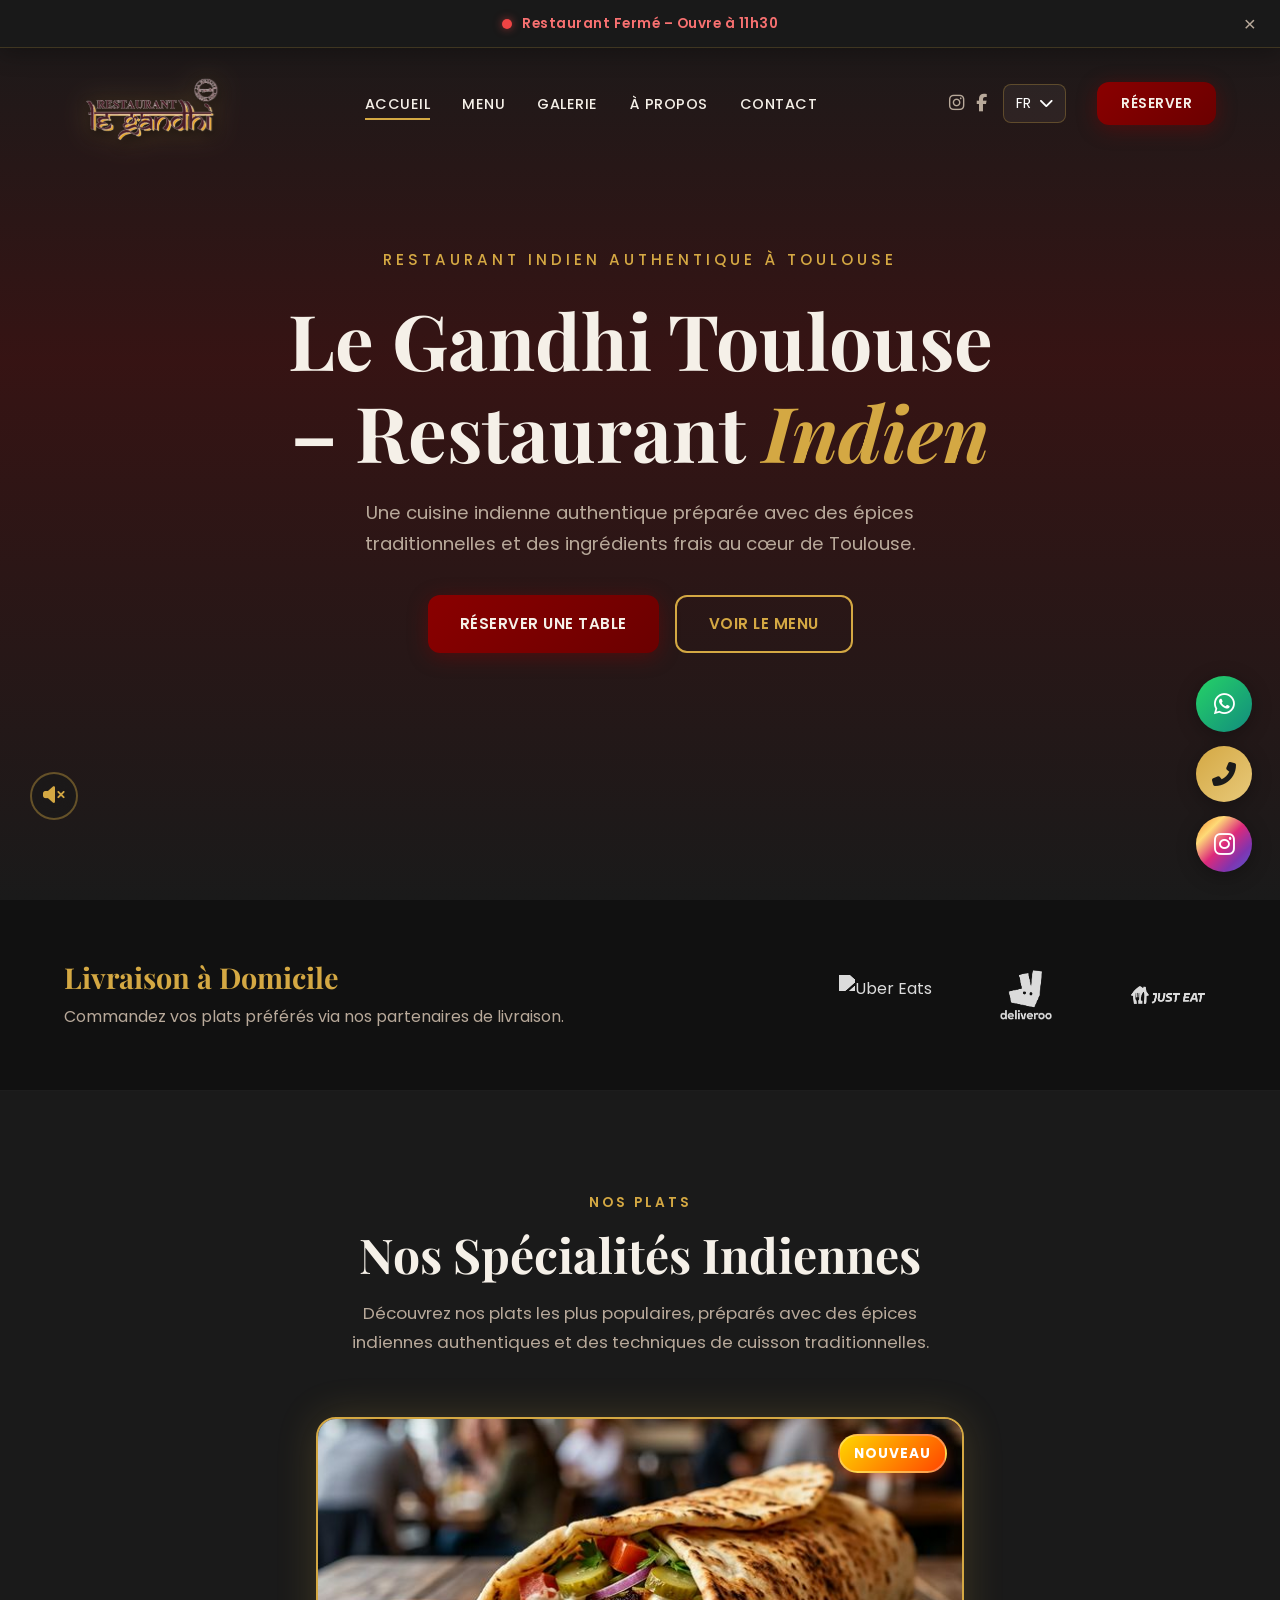
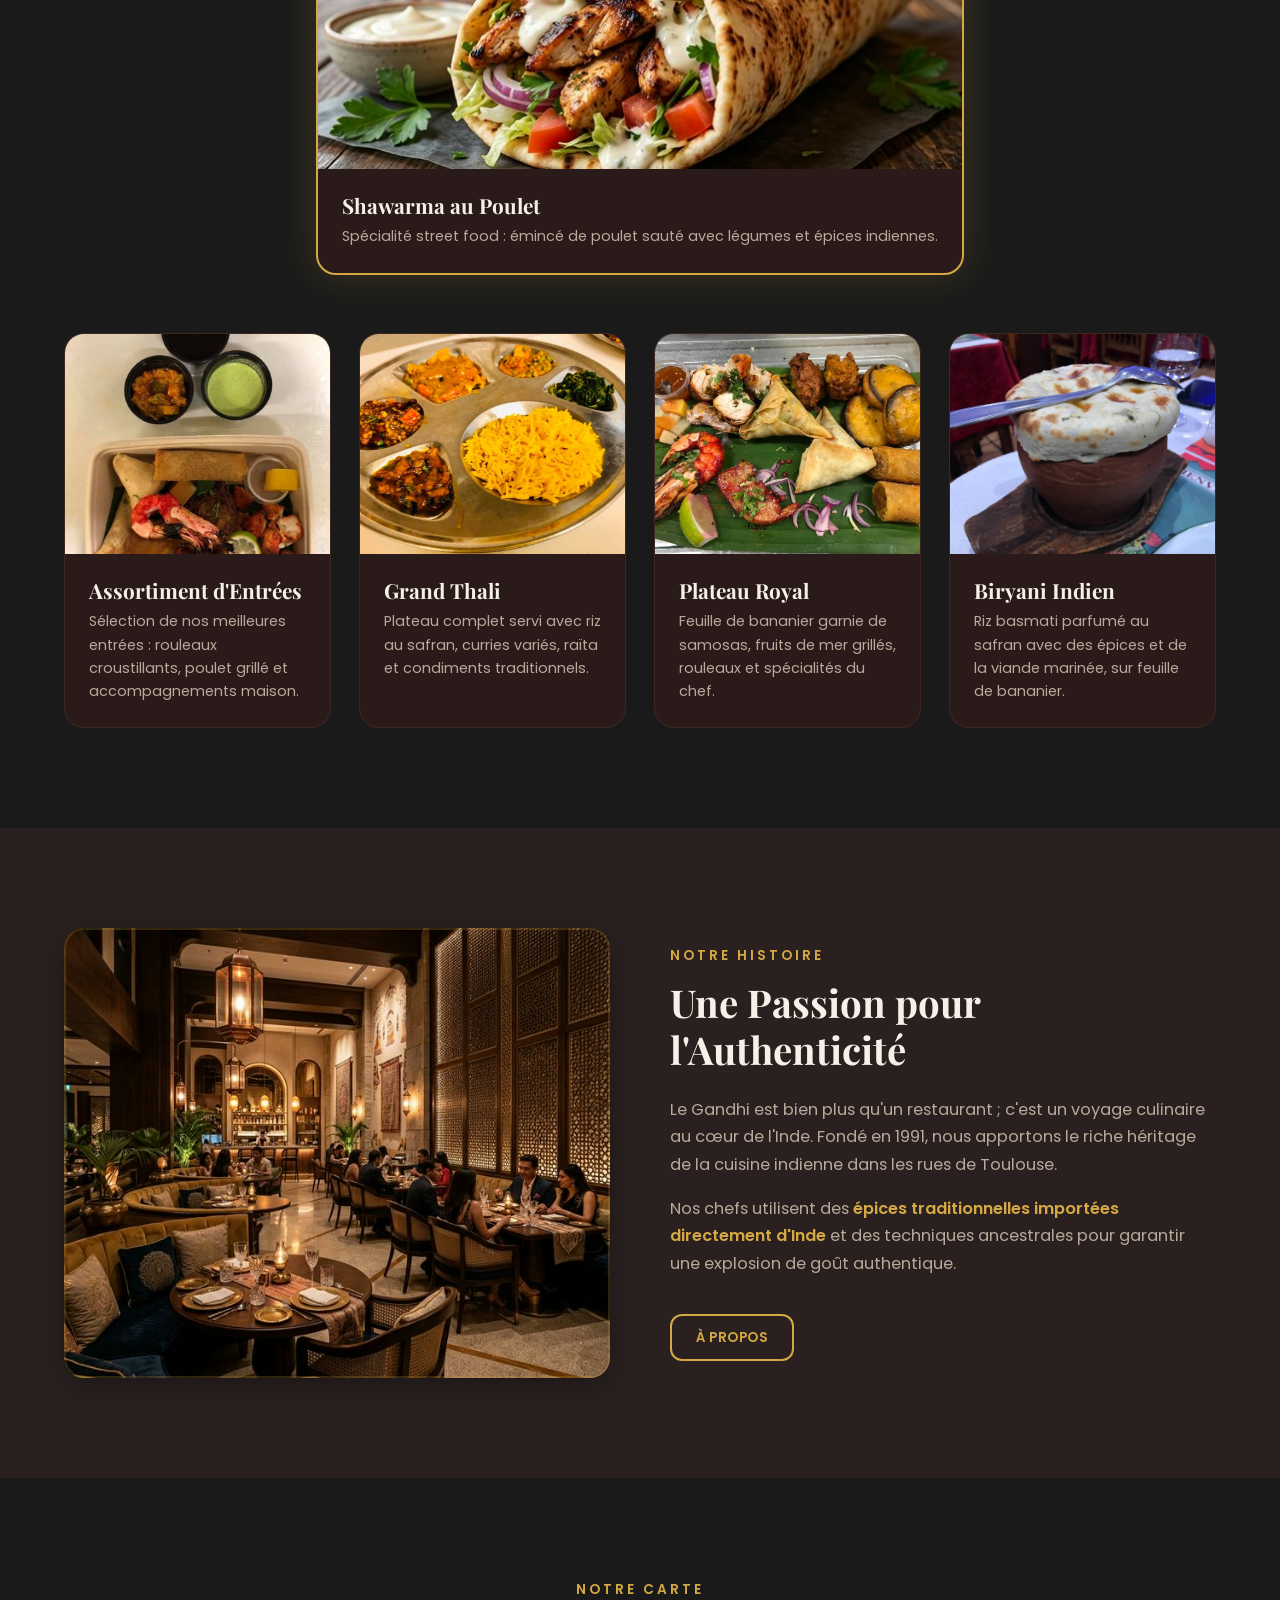
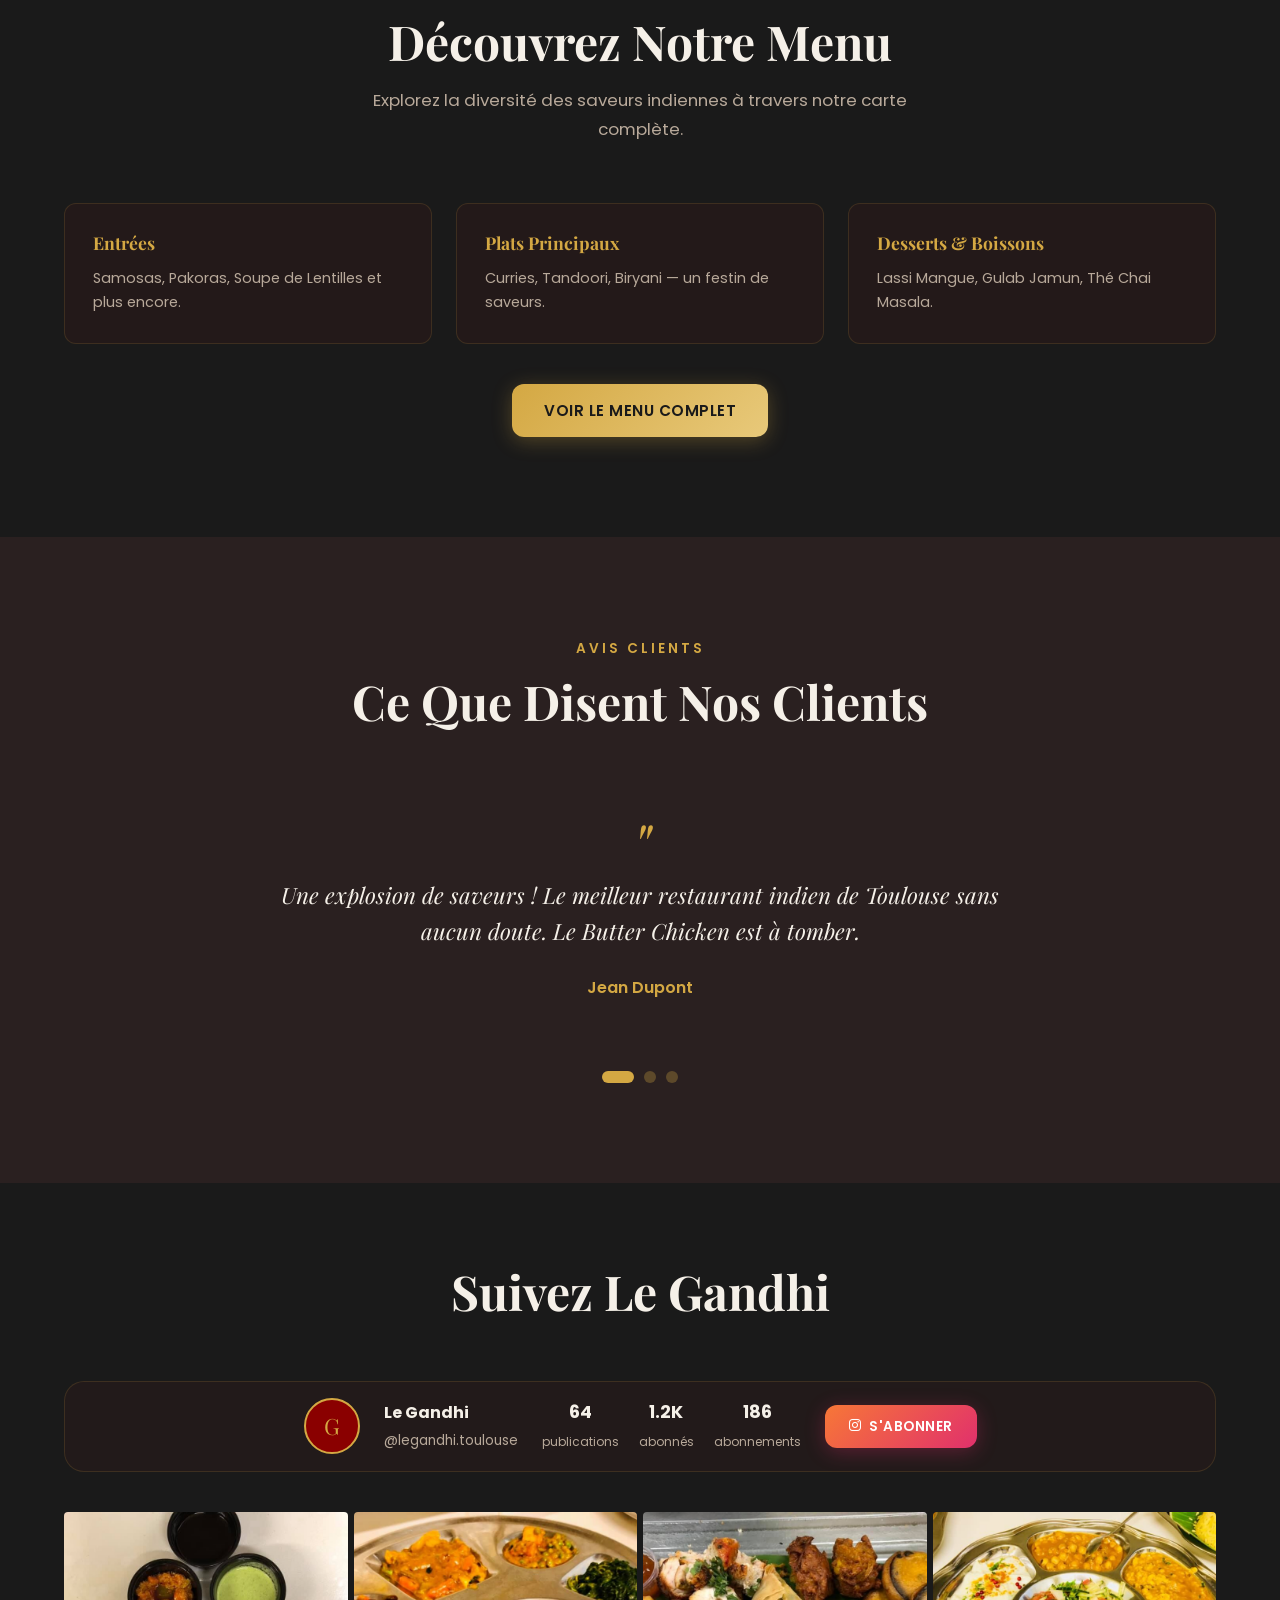
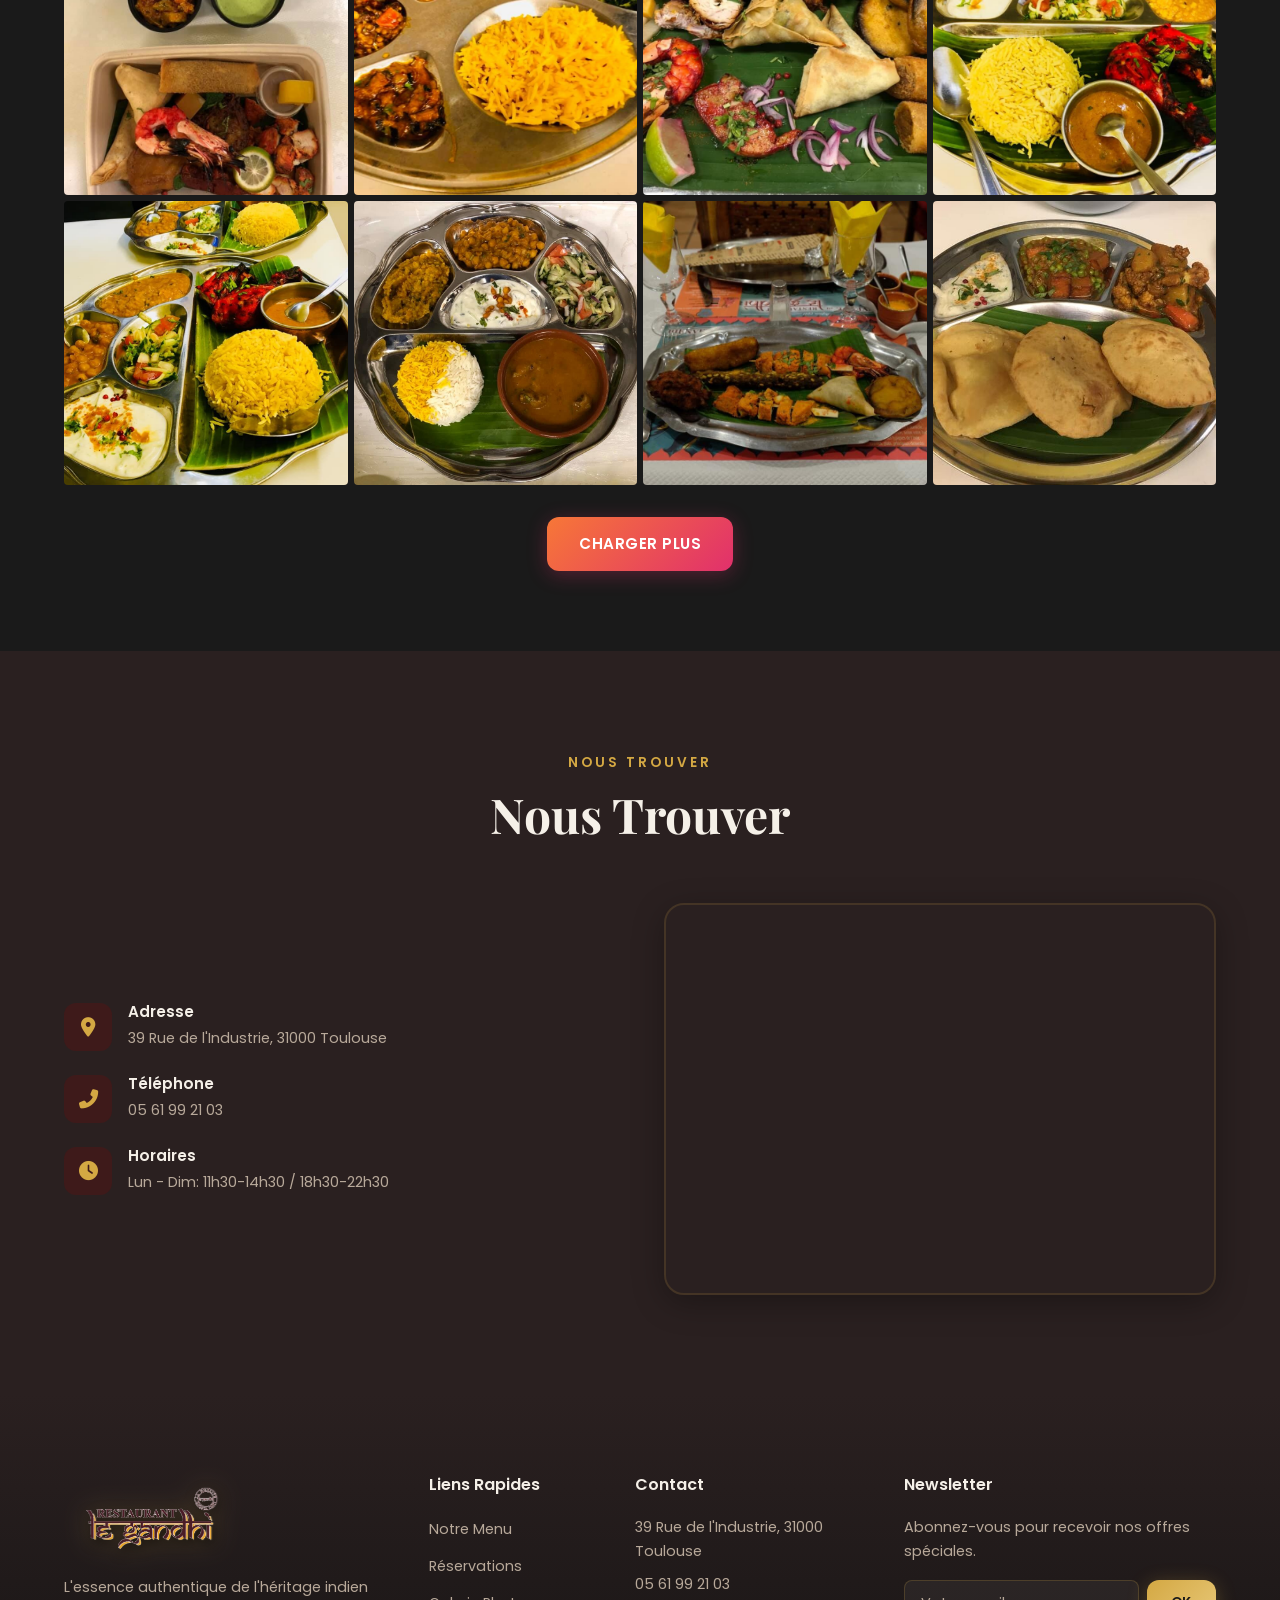
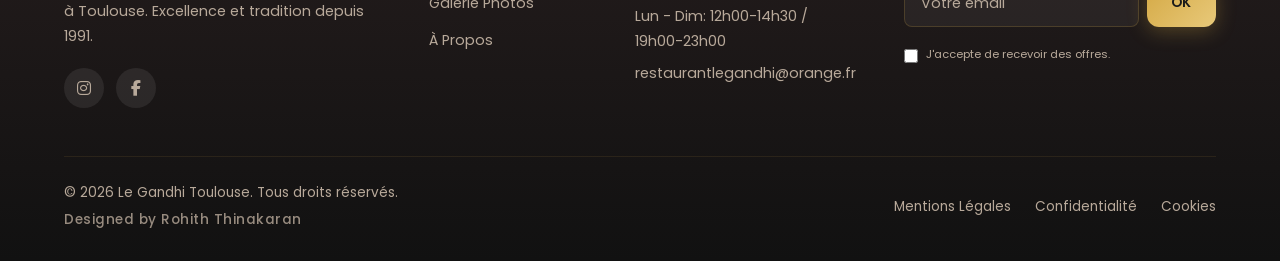
==== index.html @ f45e70a9 "feat: rename Chicken Shawarma to Chicken Tikka Masala Role in index and menu pages" ====
<!DOCTYPE html>
<html lang="fr">

<head>
  <meta charset="UTF-8">
  <meta name="viewport" content="width=device-width, initial-scale=1.0">
  <title data-i18n="titleHome">Le Gandhi – Restaurant Indien à Toulouse | Cuisine Indienne Authentique</title>
  <meta name="description"
    content="Le Gandhi, restaurant indien authentique à Toulouse. Butter Chicken, Tandoori, Biryani et plus. Réservez votre table au 05 61 99 21 03.">
  <meta name="keywords"
    content="restaurant indien toulouse, indian restaurant toulouse, le gandhi, butter chicken, tandoori, biryani, cuisine indienne">
  <link rel="stylesheet" href="styles.css">
  <link rel="stylesheet" href="https://cdnjs.cloudflare.com/ajax/libs/font-awesome/6.5.1/css/all.min.css">

  <!-- Structured Data for AI Search -->
  <script type="application/ld+json">
  {
    "@context": "https://schema.org",
    "@type": "Restaurant",
    "name": "Le Gandhi",
    "alternateName": "Le Gandhi Toulouse",
    "description": "Restaurant indien authentique à Toulouse proposant Butter Chicken, Tandoori, Biryani et plus. Authentic Indian restaurant in Toulouse.",
    "url": "https://legandhi-toulouse.fr",
    "telephone": "+33780738678",
    "email": "restaurantlegandhi@orange.fr",
    "servesCuisine": ["Indian", "Cuisine Indienne", "Tandoori", "Curry"],
    "priceRange": "€€",
    "image": "https://legandhi-toulouse.fr/images/restaurant-interior.png",
    "address": {
      "@type": "PostalAddress",
      "streetAddress": "39 Rue de l'Industrie",
      "addressLocality": "Toulouse",
      "postalCode": "31000",
      "addressCountry": "FR"
    },
    "geo": {
      "@type": "GeoCoordinates",
      "latitude": 43.6,
      "longitude": 1.4536
    },
    "openingHoursSpecification": [
      {
        "@type": "OpeningHoursSpecification",
        "dayOfWeek": ["Monday","Tuesday","Wednesday","Thursday","Friday","Saturday","Sunday"],
        "opens": "12:00",
        "closes": "14:30"
      },
      {
        "@type": "OpeningHoursSpecification",
        "dayOfWeek": ["Monday","Tuesday","Wednesday","Thursday","Friday","Saturday","Sunday"],
        "opens": "19:00",
        "closes": "23:00"
      }
    ],
    "menu": "https://legandhi-toulouse.fr/menu.html",
    "acceptsReservations": "True",
    "sameAs": [
      "https://www.instagram.com/gandhi_toulouse?utm_source=ig_web_button_share_sheet&igsh=ZDNlZDc0MzIxNw==",
      "https://www.facebook.com/legandhi.toulouse/"
    ]
  }
  </script>
  <script type="application/ld+json">
  {
    "@context": "https://schema.org",
    "@type": "WebSite",
    "name": "Le Gandhi – Restaurant Indien à Toulouse",
    "url": "https://legandhi-toulouse.fr",
    "potentialAction": {
      "@type": "SearchAction",
      "target": "https://legandhi-toulouse.fr/?q={search_term_string}",
  }
  </script>
  <script src="translations.js"></script>
  <script src="i18n.js"></script>
  <script src="https://cdn.jsdelivr.net/npm/@emailjs/browser@4/dist/email.min.js"></script>
</head>

<body>

  <!-- ========== OPENING HOURS BANNER ========== -->
  <div class="opening-hours-banner" id="openingHoursBanner">
    <div class="opening-hours-inner">
      <span class="opening-hours-dot" id="openingDot"></span>
      <span class="opening-hours-text" id="openingText"></span>
    </div>
    <button class="opening-hours-close" id="closeBanner" aria-label="Close">&times;</button>
  </div>

  <!-- ========== HEADER ========== -->
  <header class="header" id="header">
    <div class="container">
      <nav class="nav">
        <a href="index.html" class="nav-logo"><img src="Logo_transparent.png" alt="Le Gandhi"></a>

        <ul class="nav-links">
          <li><a href="index.html" class="active" data-i18n="navHome">Accueil</a></li>
          <li><a href="menu.html" data-i18n="navMenu">Menu</a></li>
          <li><a href="gallery.html" data-i18n="navGallery">Galerie</a></li>
          <li><a href="about.html" data-i18n="navAbout">À Propos</a></li>
          <li><a href="contact.html" data-i18n="navContact">Contact</a></li>
        </ul>

        <div class="nav-right">
          <div class="nav-social">
            <a href="https://www.instagram.com/gandhi_toulouse?utm_source=ig_web_button_share_sheet&igsh=ZDNlZDc0MzIxNw==" target="_blank" rel="noopener"
              aria-label="Instagram"><i class="fab fa-instagram"></i></a>
            <a href="https://www.facebook.com/legandhi.toulouse/" target="_blank" rel="noopener"
              aria-label="Facebook"><i class="fab fa-facebook-f"></i></a>
          </div>
          <div class="lang-dropdown">
            <button class="lang-dropbtn" id="langDropBtn">
              <span id="currentLang">FR</span> <i class="fas fa-chevron-down"></i>
            </button>
            <div class="lang-dropdown-content" id="langOptions">
              <a href="#" data-lang="fr">Français</a>
              <a href="#" data-lang="en">English</a>
              <a href="#" data-lang="es">Español</a>
              <a href="#" data-lang="de">Deutsch</a>
              <a href="#" data-lang="it">Italiano</a>
              <a href="#" data-lang="cs">Čeština</a>
              <a href="#" data-lang="ru">Русский</a>
              <a href="#" data-lang="hu">Magyar</a>
              <a href="#" data-lang="sk">Slovensky</a>
              <a href="#" data-lang="nl">Nederlands</a>
              <a href="#" data-lang="tr">Türkçe</a>
              <a href="#" data-lang="pl">Polski</a>
              <a href="#" data-lang="uk">Українська</a>
              <a href="#" data-lang="pt">Português</a>
              <a href="#" data-lang="hr">Hrvatski</a>
              <a href="#" data-lang="ro">Română</a>
            </div>
          </div>
          <a href="contact.html" class="btn btn-primary btn-sm" data-i18n="navReserve">Réserver</a>
        </div>

        <button class="hamburger" aria-label="Menu">
          <span></span><span></span><span></span>
        </button>
      </nav>
    </div>
  </header>

  <!-- ========== HERO ========== -->
  <section class="hero" id="home">
    <video class="hero-video" id="heroVideo" autoplay muted loop playsinline>
      <source src="0310.mp4" type="video/mp4">
    </video>
    <div class="hero-overlay"></div>
    <button class="hero-audio-toggle" id="audioToggle" aria-label="Toggle audio">
      <i class="fas fa-volume-mute"></i>
    </button>
    <div class="hero-content">
      <p class="hero-subtitle" data-i18n="heroSubtitle">Restaurant Indien Authentique à Toulouse</p>
      <h1 class="hero-title" data-i18n="heroTitle">Le Gandhi Toulouse – Restaurant <em>Indien</em></h1>
      <p class="hero-description" data-i18n="heroDesc">Une cuisine indienne authentique préparée avec des épices
        traditionnelles et des ingrédients frais au cœur de Toulouse.</p>
      <div class="hero-cta">
        <a href="contact.html" class="btn btn-primary" data-i18n="heroCta1">Réserver une Table</a>
        <a href="menu.html" class="btn btn-outline" data-i18n="heroCta2">Voir le Menu</a>
      </div>
    </div>
  </section>

  <!-- ========== DELIVERY PARTNERS ========== -->
  <section class="delivery-partners reveal">
    <div class="container">
      <div class="delivery-grid">
        <div class="delivery-info">
          <h2 data-i18n="deliveryTitle">Livraison à Domicile</h2>
          <p data-i18n="deliveryDesc">Retrouvez-nous sur vos plateformes préférées</p>
        </div>
        <div class="delivery-logos">
          <div class="delivery-logo">
            <img src="https://upload.wikimedia.org/wikipedia/commons/b/b3/Uber_Eats_2020_logo.svg" alt="Uber Eats" style="height:40px;">
          </div>
          <div class="delivery-logo">
            <img src="Deliveroo logo.png" alt="Deliveroo">
          </div>
          <div class="delivery-logo">
            <img src="Just_Eat.png" alt="Just Eat">
          </div>
        </div>
      </div>
    </div>
  </section>

  <!-- ========== SPECIALTIES ========== -->
  <section class="section section-dark" id="specialties">
    <div class="container">
      <div class="section-header reveal">
        <span class="section-label" data-i18n="specLabel">Nos Plats</span>
        <h2 class="section-title" data-i18n="specTitle">Nos Spécialités Indiennes</h2>
        <p class="section-desc" data-i18n="specDesc">Découvrez nos plats les plus populaires, préparés avec des épices
          indiennes authentiques et des techniques de cuisson traditionnelles.</p>
      </div>
      <div class="specialties-grid">
        <div class="specialty-card featured reveal reveal-delay-1">
          <div class="specialty-card-img-wrapper">
            <span class="badge-new" data-i18n="badgeNew">NEW</span>
            <img src="Imag2/chicken_shawarma_roll.png" alt="Chicken Shawarma" class="specialty-card-img">
          </div>
          <div class="specialty-card-body">
            <h3 class="specialty-card-title" data-i18n="specChickenShawarma">Chicken Tikka Masala Role</h3>
            <p class="specialty-card-desc" data-i18n="specChickenShawarmaDesc">Spécialité street food : poulet émincé sauté avec œufs, légumes et épices indiennes.</p>
          </div>
        </div>
        <div class="specialty-card reveal reveal-delay-2">
          <div class="specialty-card-img-wrapper">
            <img src="Imag2/LE-GANDHI-138060436-4814653815271788-8062307753335544318-n-jpg.jpg" alt="Butter Chicken" class="specialty-card-img">
          </div>
          <div class="specialty-card-body">
            <h3 class="specialty-card-title" data-i18n="specButterChicken">Assortiment d'Entrées</h3>
            <p class="specialty-card-desc" data-i18n="specButterChickenDesc">Sélection de nos meilleures entrées : rouleaux croustillants, poulet grillé et accompagnements maison.</p>
          </div>
        </div>
        <div class="specialty-card reveal reveal-delay-3">
          <div class="specialty-card-img-wrapper">
            <img src="Imag2/LE-GANDHI-109991454-4011347122269132-2107631064428282406-n-jpg.jpg" alt="Poulet Tandoori" class="specialty-card-img">
          </div>
          <div class="specialty-card-body">
            <h3 class="specialty-card-title" data-i18n="specTandoori">Grand Thali</h3>
            <p class="specialty-card-desc" data-i18n="specTandooriDesc">Plateau complet servi avec riz au safran, curries variés, raïta et condiments traditionnels.</p>
          </div>
        </div>
        <div class="specialty-card reveal reveal-delay-4">
          <div class="specialty-card-img-wrapper">
            <img src="Imag2/LE-GANDHI-240601826-5898133430257149-3916952606868229640-n-jpg.jpg" alt="Agneau Curry" class="specialty-card-img">
          </div>
          <div class="specialty-card-body">
            <h3 class="specialty-card-title" data-i18n="specLamb">Plateau Royal</h3>
            <p class="specialty-card-desc" data-i18n="specLambDesc">Feuille de bananier garnie de samosas, fruits de mer grillés, rouleaux et spécialités du chef.</p>
          </div>
        </div>
        <div class="specialty-card reveal reveal-delay-5">
          <div class="specialty-card-img-wrapper">
            <img src="Imag2/biriyani_pot_v2.jpg" alt="Biryani Indien" class="specialty-card-img">
          </div>
          <div class="specialty-card-body">
            <h3 class="specialty-card-title" data-i18n="specBiryani">Biryani Indien</h3>
            <p class="specialty-card-desc" data-i18n="specBiryaniDesc">Riz basmati parfumé cuit avec des épices, des
              herbes et de la viande tendre.</p>
          </div>
        </div>
      </div>
    </div>
  </section>

  <!-- ========== STORY ========== -->
  <section class="section section-alt" id="about">
    <div class="container">
      <div class="story-grid">
        <div class="story-image reveal">
          <img src="ai-interior.png" alt="Le Gandhi Interior">
        </div>
        <div class="story-content reveal reveal-delay-2">
          <span class="section-label" data-i18n="storyLabel">Notre Histoire</span>
          <h2 data-i18n="storyTitle">Une Passion pour l'Authenticité</h2>
          <p data-i18n="storyP1">Le Gandhi est bien plus qu'un restaurant ; c'est un voyage culinaire au cœur de l'Inde.
            Fondé avec une passion pour les saveurs authentiques, nous apportons le riche héritage de la cuisine
            indienne dans les rues de Toulouse.</p>
          <p data-i18n="storyP2">Nos chefs utilisent des <span class="highlight">épices traditionnelles importées
              directement d'Inde</span> et des techniques ancestrales comme la cuisson au four tandoor pour garantir que
            chaque bouchée est une explosion de goût authentique.</p>
          <a href="about.html" class="btn btn-outline btn-sm" style="margin-top: 20px;" data-i18n="navAbout">À
            Propos</a>
        </div>
      </div>
    </div>
  </section>

  <!-- ========== MENU PREVIEW ========== -->
  <section class="section section-dark" id="menu">
    <div class="container">
      <div class="section-header reveal">
        <span class="section-label" data-i18n="menuPreviewLabel">Notre Carte</span>
        <h2 class="section-title" data-i18n="menuPreviewTitle">Découvrez Notre Menu</h2>
        <p class="section-desc" data-i18n="menuPreviewDesc">Explorez la diversité des saveurs indiennes à travers notre
          carte complète.</p>
      </div>
      <div class="menu-preview-grid">
        <div class="menu-preview-card reveal reveal-delay-1">
          <h3 data-i18n="menuCat1">Entrées</h3>
          <p data-i18n="menuCat1Desc">Samosas, Pakoras, Soupe de Lentilles et plus encore.</p>
        </div>
        <div class="menu-preview-card reveal reveal-delay-2">
          <h3 data-i18n="menuCat2">Plats Principaux</h3>
          <p data-i18n="menuCat2Desc">Curries, Tandoori, Biryani — un festin de saveurs.</p>
        </div>
        <div class="menu-preview-card reveal reveal-delay-3">
          <h3 data-i18n="menuCat3">Desserts & Boissons</h3>
          <p data-i18n="menuCat3Desc">Lassi Mangue, Gulab Jamun, Thé Chai Masala.</p>
        </div>
      </div>
      <div style="text-align: center; margin-top: 40px;" class="reveal">
        <a href="menu.html" class="btn btn-gold" data-i18n="menuPreviewCta">Voir le Menu Complet</a>
      </div>
    </div>
  </section>

  <!-- ========== TESTIMONIALS ========== -->
  <section class="section section-alt" id="testimonials">
    <div class="container">
      <div class="section-header reveal">
        <span class="section-label" data-i18n="testiLabel">Avis Clients</span>
        <h2 class="section-title" data-i18n="testiTitle">Ce Que Disent Nos Clients</h2>
      </div>
      <div class="testimonials-slider reveal">
        <div class="testimonial-track">
          <div class="testimonial-card">
            <p class="testimonial-text" data-i18n="testi1">Une explosion de saveurs ! Le meilleur restaurant indien de
              Toulouse sans aucun doute. Le Butter Chicken est à tomber.</p>
            <span class="testimonial-author" data-i18n="testi1Author">Jean Dupont</span>
          </div>
          <div class="testimonial-card">
            <p class="testimonial-text" data-i18n="testi2">Authenticité et service impeccable. On se sent vraiment
              accueilli. Les épices sont parfaitement équilibrées.</p>
            <span class="testimonial-author" data-i18n="testi2Author">Marie Laurent</span>
          </div>
          <div class="testimonial-card">
            <p class="testimonial-text" data-i18n="testi3">Parfait pour un dîner romantique. L'ambiance est chaleureuse
              et les plats sont généreux.</p>
            <span class="testimonial-author" data-i18n="testi3Author">Pierre Bernard</span>
          </div>
        </div>
        <div class="testimonial-dots">
          <button class="testimonial-dot active" aria-label="Slide 1"></button>
          <button class="testimonial-dot" aria-label="Slide 2"></button>
          <button class="testimonial-dot" aria-label="Slide 3"></button>
        </div>
      </div>
    </div>
  </section>

  <!-- ========== INSTAGRAM FEED ========== -->
  <section class="instagram-section" id="instagram">
    <div class="container">
      <div class="section-header reveal">
        <h2 class="section-title" data-i18n="instaTitle">Suivez Le Gandhi</h2>
      </div>

      <div class="insta-profile-bar reveal">
        <div class="insta-avatar">G</div>
        <div class="insta-name">
          <strong>Le Gandhi</strong>
          <span>@legandhi.toulouse</span>
        </div>
        <div class="insta-stats">
          <div class="insta-stat">
            <span class="insta-stat-num">64</span>
            <span class="insta-stat-label" data-i18n="instaPosts">publications</span>
          </div>
          <div class="insta-stat">
            <span class="insta-stat-num">1.2K</span>
            <span class="insta-stat-label" data-i18n="instaFollowers">abonnés</span>
          </div>
          <div class="insta-stat">
            <span class="insta-stat-num">186</span>
            <span class="insta-stat-label" data-i18n="instaFollowing">abonnements</span>
          </div>
        </div>
        <a href="https://www.instagram.com/gandhi_toulouse?utm_source=ig_web_button_share_sheet&igsh=ZDNlZDc0MzIxNw==" target="_blank" rel="noopener"
          class="btn btn-instagram btn-sm">
          <i class="fab fa-instagram"></i> <span data-i18n="instaFollow">S'abonner</span>
        </a>
      </div>

      <div class="insta-grid reveal">
        <div class="insta-grid-item">
          <img src="Imag2/LE-GANDHI-138060436-4814653815271788-8062307753335544318-n-jpg.jpg" alt="Butter Chicken">
          <div class="insta-overlay"><i class="fab fa-instagram"></i></div>
        </div>
        <div class="insta-grid-item">
          <img src="Imag2/LE-GANDHI-109991454-4011347122269132-2107631064428282406-n-jpg.jpg" alt="Tandoori Chicken">
          <div class="insta-overlay"><i class="fab fa-instagram"></i></div>
        </div>
        <div class="insta-grid-item">
          <img src="Imag2/LE-GANDHI-240601826-5898133430257149-3916952606868229640-n-jpg.jpg" alt="Agneau Curry">
          <div class="insta-overlay"><i class="fab fa-instagram"></i></div>
        </div>
        <div class="insta-grid-item">
          <img src="Imag2/LE-GANDHI-74582975-3156760727727780-5399704120858771456-n-jpg.jpg" alt="Biryani">
          <div class="insta-overlay"><i class="fab fa-instagram"></i></div>
        </div>
        <div class="insta-grid-item">
          <img src="Imag2/LE-GANDHI-76676147-3156760707727782-5985087517395779584-n-jpg.jpg" alt="Kothu Parotta">
          <div class="insta-overlay"><i class="fab fa-instagram"></i></div>
        </div>
        <div class="insta-grid-item">
          <img src="Imag2/LE-GANDHI-215473360-5672090856194742-1563197714858740552-n-jpg.jpg" alt="Le Gandhi Specialties">
          <div class="insta-overlay"><i class="fab fa-instagram"></i></div>
        </div>
        <div class="insta-grid-item">
          <img src="Imag2/LE-GANDHI-68455086-2887206064683249-248967863895851008-n-jpg.jpg" alt="Indian Cuisine">
          <div class="insta-overlay"><i class="fab fa-instagram"></i></div>
        </div>
        <div class="insta-grid-item">
          <img src="Imag2/LE-GANDHI-80201880-3269973889739796-1026236938790633472-n-jpg.jpg" alt="Le Gandhi Restaurant">
          <div class="insta-overlay"><i class="fab fa-instagram"></i></div>
        </div>
      </div>

      <div class="insta-load-more reveal">
        <a href="https://www.instagram.com/gandhi_toulouse?utm_source=ig_web_button_share_sheet&igsh=ZDNlZDc0MzIxNw==" target="_blank" rel="noopener" class="btn btn-instagram"
          data-i18n="instaLoadMore">Charger plus</a>
      </div>
    </div>
  </section>

  <!-- ========== LOCATION ========== -->
  <section class="section section-alt" id="location">
    <div class="container">
      <div class="section-header reveal">
        <span class="section-label" data-i18n="locationLabel">Nous Trouver</span>
        <h2 class="section-title" data-i18n="locationTitle">Nous Trouver</h2>
      </div>
      <div class="location-grid">
        <div class="location-info reveal">
          <div class="location-item">
            <div class="location-icon"><i class="fas fa-map-marker-alt"></i></div>
            <div class="location-text">
              <h4 data-i18n="locationAddress">Adresse</h4>
              <p data-i18n="locationAddressVal">39 Rue de l'Industrie, 31000 Toulouse</p>
            </div>
          </div>
          <div class="location-item">
            <div class="location-icon"><i class="fas fa-phone-alt"></i></div>
            <div class="location-text">
              <h4 data-i18n="locationPhone">Téléphone</h4>
              <p data-i18n="locationPhoneVal">05 61 99 21 03</p>
            </div>
          </div>
          <div class="location-item">
            <div class="location-icon"><i class="fas fa-clock"></i></div>
            <div class="location-text">
              <h4 data-i18n="locationHours">Horaires</h4>
              <p data-i18n="locationHoursVal">Lun - Dim: 12h00-14h30 / 19h00-23h00</p>
            </div>
          </div>
        </div>
        <div class="location-map reveal reveal-delay-2">
          <iframe
            src="https://www.google.com/maps/embed?pb=!1m18!1m12!1m3!1d2889.8!2d1.4536!3d43.6!2m3!1f0!2f0!3f0!3m2!1i1024!2i768!4f13.1!3m3!1m2!1s0x0%3A0x0!2zNDPCsDM2JzAwLjAiTiAxwrAyNycxMi45IkU!5e0!3m2!1sfr!2sfr!4v1234567890"
            allowfullscreen="" loading="lazy" referrerpolicy="no-referrer-when-downgrade"></iframe>
        </div>
      </div>
    </div>
  </section>

  <!-- ========== FOOTER ========== -->
  <footer class="footer">
    <div class="container">
      <div class="footer-grid">
        <div class="footer-brand">
          <a href="index.html" class="nav-logo"><img src="Logo_transparent.png" alt="Le Gandhi"></a>
          <p data-i18n="footerDesc">L'essence authentique de l'héritage indien à Toulouse. L'excellence dans chaque
            plat, la tradition dans chaque épice.</p>
          <div class="footer-social">
            <a href="https://www.instagram.com/gandhi_toulouse?utm_source=ig_web_button_share_sheet&igsh=ZDNlZDc0MzIxNw==" target="_blank" rel="noopener"
              aria-label="Instagram"><i class="fab fa-instagram"></i></a>
            <a href="https://www.facebook.com/legandhi.toulouse/" target="_blank" rel="noopener"
              aria-label="Facebook"><i class="fab fa-facebook-f"></i></a>
          </div>
        </div>

        <div class="footer-col">
          <h3 data-i18n="footerLinks">Liens Rapides</h3>
          <ul>
            <li><a href="menu.html" data-i18n="footerMenu">Notre Menu</a></li>
            <li><a href="contact.html" data-i18n="footerReservation">Réservations</a></li>
            <li><a href="gallery.html" data-i18n="footerGallery">Galerie Photos</a></li>
            <li><a href="about.html" data-i18n="footerEvents">À Propos</a></li>
          </ul>
        </div>

        <div class="footer-col">
          <h3 data-i18n="footerContact">Contact</h3>
          <p>39 Rue de l'Industrie, 31000 Toulouse</p>
          <p>05 61 99 21 03</p>
          <p data-i18n="footerHoursVal">Lun - Dim: 12h00-14h30 / 19h00-23h00</p>
          <p>restaurantlegandhi@orange.fr</p>
        </div>

        <div class="footer-col">
          <h3 data-i18n="footerNewsletter">Newsletter</h3>
          <p data-i18n="footerNewsletterDesc">Abonnez-vous pour recevoir nos offres spéciales.</p>
          <form class="newsletter-form" onsubmit="event.preventDefault();">
            <input type="email" class="newsletter-input" data-i18n="footerNewsletterPlaceholder"
              placeholder="Votre email" data-i18n-placeholder="newsletterPlaceholder">
            <button type="submit" class="btn btn-gold btn-sm" data-i18n="footerNewsletterBtn">OK</button>
                              <div style="display:flex; align-items:flex-start; gap:8px; margin-top:12px; width:100%;">
                        <input type="checkbox" id="newsConsent" style="margin-top:2px; width:14px; height:14px; accent-color:var(--color-gold);" required>
                        <label for="newsConsent" style="font-size:0.7rem; color:#b8a99a; cursor:pointer; line-height:1.4;" data-i18n="newsletterConsent">J'accepte de recevoir des offres.</label>
                    </div>
                    </form>
        </div>
      </div>

      <div class="footer-bottom">
        <div class="footer-bottom-info">
          <p data-i18n="footerCopyright">© 2025 Le Gandhi Toulouse. Tous droits réservés.</p>
          <p class="footer-credit">Designed by Rohith Thinakaran</p>
        </div>
        <div class="footer-legal">
          <a href="legal-notice.html" data-i18n="footerLegal">Mentions Légales</a>
          <a href="privacy-policy.html" data-i18n="footerPrivacy">Confidentialité</a>
          <a href="cookie-policy.html" data-i18n="footerCookies">Cookies</a>
        </div>
      </div>
    </div>
  </footer>

  <!-- Floating Action Buttons -->
  <div class="floating-actions">
    <a href="https://wa.me/33643014677" class="fab-btn fab-whatsapp" target="_blank" rel="noopener" aria-label="WhatsApp">
      <i class="fab fa-whatsapp"></i>
    </a>
    <a href="tel:+33780738678" class="fab-btn fab-call" aria-label="Appeler">
      <i class="fas fa-phone-alt"></i>
    </a>
    <a href="https://www.instagram.com/gandhi_toulouse?utm_source=ig_web_button_share_sheet&igsh=ZDNlZDc0MzIxNw==" class="fab-btn fab-instagram" target="_blank" rel="noopener" aria-label="Instagram">
      <i class="fab fa-instagram"></i>
    </a>
  </div>

  <script src="main.js"></script>
</body>

</html>
---- styles.css ----
/* ================================
   LE GANDHI – Design System
   ================================ */

@import url('https://fonts.googleapis.com/css2?family=Playfair+Display:ital,wght@0,400;0,500;0,600;0,700;0,800;1,400;1,700&family=Poppins:wght@300;400;500;600;700&display=swap');

:root {
  /* Colors */
  --color-dark-red: #8a0000;
  --color-deep-red: #6b0000;
  --color-gold: #d4a843;
  --color-gold-light: #e8c97a;
  --color-cream: #f5f0e8;
  --color-cream-dark: #e8dfd2;
  --color-dark: #1a1a1a;
  --color-dark-alt: #2a2020;
  --color-dark-card: #2a1a1a;
  --color-text-light: #f5f0e8;
  --color-text-muted: #b8a99a;
  --color-white: #ffffff;
  --color-overlay: rgba(26, 26, 26, 0.85);
  --color-instagram: #E1306C;
  --color-instagram-orange: #F77737;

  /* Typography */
  --font-heading: 'Playfair Display', Georgia, serif;
  --font-body: 'Poppins', 'Segoe UI', sans-serif;

  /* Spacing */
  --section-padding: 100px 0;
  --container-width: 1200px;

  /* Radius */
  --radius-sm: 8px;
  --radius-md: 12px;
  --radius-lg: 20px;
  --radius-full: 50%;

  /* Shadows */
  --shadow-card: 0 8px 32px rgba(0, 0, 0, 0.3);
  --shadow-hover: 0 16px 48px rgba(138, 0, 0, 0.25);
  --shadow-glow: 0 0 30px rgba(212, 168, 67, 0.15);

  /* Transitions */
  --transition-fast: 0.25s ease;
  --transition-med: 0.4s cubic-bezier(0.25, 0.46, 0.45, 0.94);
  --transition-slow: 0.6s cubic-bezier(0.25, 0.46, 0.45, 0.94);
}

/* ================================
   RESET & BASE
   ================================ */
*,
*::before,
*::after {
  margin: 0;
  padding: 0;
  box-sizing: border-box;
}

html {
  scroll-behavior: smooth;
  font-size: 16px;
}

body {
  font-family: var(--font-body);
  background-color: var(--color-dark);
  color: var(--color-text-light);
  line-height: 1.7;
  overflow-x: hidden;
  -webkit-font-smoothing: antialiased;
}

a {
  text-decoration: none;
  color: inherit;
  transition: color var(--transition-fast);
}

ul {
  list-style: none;
}

img {
  max-width: 100%;
  height: auto;
  display: block;
}

h1,
h2,
h3,
h4,
h5 {
  font-family: var(--font-heading);
  font-weight: 700;
  line-height: 1.2;
}

.container {
  max-width: var(--container-width);
  margin: 0 auto;
  padding: 0 24px;
}

/* ================================
   HEADER & NAVIGATION
   ================================ */
.header {
  position: fixed;
  top: 0;
  left: 0;
  width: 100%;
  z-index: 1000;
  padding: 18px 0;
  transition: all var(--transition-med);
  background: transparent;
}

.header.scrolled {
  background: rgba(26, 26, 26, 0.95);
  backdrop-filter: blur(20px);
  -webkit-backdrop-filter: blur(20px);
  padding: 12px 0;
  box-shadow: 0 4px 30px rgba(0, 0, 0, 0.3);
}

.nav {
  display: flex;
  align-items: center;
  justify-content: space-between;
}

.nav-logo {
  display: flex;
  align-items: center;
}

.nav-logo img {
  height: 75px;
  width: auto;
  transition: all var(--transition-fast);
  filter: drop-shadow(2px 4px 6px rgba(0, 0, 0, 0.6)) drop-shadow(0 0 12px rgba(212, 168, 67, 0.25));
  transform: perspective(600px) rotateY(-2deg);
}

.nav-logo img:hover {
  filter: drop-shadow(3px 6px 10px rgba(0, 0, 0, 0.7)) drop-shadow(0 0 18px rgba(212, 168, 67, 0.4));
  transform: perspective(600px) rotateY(0deg) scale(1.05);
}

.header.scrolled .nav-logo img {
  height: 55px;
}

/* Hero Video */
.hero-video {
  position: absolute;
  inset: 0;
  width: 100%;
  height: 100%;
  object-fit: cover;
  z-index: 0;
}

.hero-overlay {
  position: absolute;
  inset: 0;
  background: linear-gradient(to bottom,
      rgba(26, 26, 26, 0.5) 0%,
      rgba(138, 0, 0, 0.25) 40%,
      rgba(26, 26, 26, 0.8) 100%);
  z-index: 1;
}

.hero-audio-toggle {
  position: absolute;
  bottom: 80px;
  left: 30px;
  z-index: 10;
  width: 48px;
  height: 48px;
  border-radius: var(--radius-full);
  border: 2px solid rgba(212, 168, 67, 0.4);
  background: rgba(26, 26, 26, 0.6);
  backdrop-filter: blur(10px);
  color: var(--color-gold);
  font-size: 1.2rem;
  cursor: pointer;
  display: flex;
  align-items: center;
  justify-content: center;
  transition: all var(--transition-fast);
}

.hero-audio-toggle:hover {
  background: rgba(138, 0, 0, 0.6);
  border-color: var(--color-gold);
  transform: scale(1.1);
}

.nav-links {
  display: flex;
  align-items: center;
  gap: 32px;
}

.nav-links a {
  font-size: 0.9rem;
  font-weight: 500;
  letter-spacing: 0.5px;
  text-transform: uppercase;
  color: var(--color-cream);
  position: relative;
  padding: 4px 0;
}

.nav-links a::after {
  content: '';
  position: absolute;
  bottom: -2px;
  left: 0;
  width: 0;
  height: 2px;
  background: var(--color-gold);
  transition: width var(--transition-med);
}

.nav-links a:hover::after,
.nav-links a.active::after {
  width: 100%;
}

.nav-links a:hover {
  color: var(--color-gold);
}

.nav-right {
  display: flex;
  align-items: center;
  gap: 16px;
}

/* Language Toggle */
.lang-toggle {
  display: flex;
  align-items: center;
  background: rgba(255, 255, 255, 0.1);
  border-radius: 20px;
  padding: 2px;
  border: 1px solid rgba(212, 168, 67, 0.3);
}

.lang-btn {
  padding: 6px 14px;
  border: none;
  background: transparent;
  color: var(--color-text-muted);
  font-family: var(--font-body);
  font-size: 0.8rem;
  font-weight: 600;
  letter-spacing: 1px;
  cursor: pointer;
  border-radius: 18px;
  transition: all var(--transition-fast);
}

.lang-btn.active {
  background: var(--color-gold);
  color: var(--color-dark);
}

.lang-btn:hover:not(.active) {
  color: var(--color-cream);
}

/* Social Icons (Header) */
.nav-social {
  display: flex;
  gap: 12px;
  align-items: center;
}

.nav-social a {
  color: var(--color-text-muted);
  font-size: 1.1rem;
  transition: all var(--transition-fast);
}

.nav-social a:hover {
  color: var(--color-instagram);
  transform: scale(1.15);
}

/* Mobile Menu */
.hamburger {
  display: none;
  flex-direction: column;
  gap: 5px;
  cursor: pointer;
  background: none;
  border: none;
  padding: 4px;
}

.hamburger span {
  display: block;
  width: 26px;
  height: 2px;
  background: var(--color-cream);
  border-radius: 2px;
  transition: all var(--transition-fast);
}

.hamburger.active span:nth-child(1) {
  transform: rotate(45deg) translate(5px, 5px);
}

.hamburger.active span:nth-child(2) {
  opacity: 0;
}

.hamburger.active span:nth-child(3) {
  transform: rotate(-45deg) translate(5px, -5px);
}

/* CTA button */
.btn {
  display: inline-flex;
  align-items: center;
  gap: 8px;
  padding: 14px 32px;
  border: none;
  border-radius: var(--radius-md);
  font-family: var(--font-body);
  font-size: 0.95rem;
  font-weight: 600;
  letter-spacing: 0.5px;
  cursor: pointer;
  transition: all var(--transition-med);
  text-transform: uppercase;
}

.btn-primary {
  background: linear-gradient(135deg, var(--color-dark-red), var(--color-deep-red));
  color: var(--color-cream);
  box-shadow: 0 4px 20px rgba(138, 0, 0, 0.4);
}

.btn-primary:hover {
  transform: translateY(-3px);
  box-shadow: 0 8px 30px rgba(138, 0, 0, 0.6);
}

.btn-gold {
  background: linear-gradient(135deg, var(--color-gold), var(--color-gold-light));
  color: var(--color-dark);
  box-shadow: 0 4px 20px rgba(212, 168, 67, 0.3);
}

.btn-gold:hover {
  transform: translateY(-3px);
  box-shadow: 0 8px 30px rgba(212, 168, 67, 0.5);
}

.btn-outline {
  background: transparent;
  color: var(--color-gold);
  border: 2px solid var(--color-gold);
}

.btn-outline:hover {
  background: var(--color-gold);
  color: var(--color-dark);
  transform: translateY(-3px);
}

.btn-sm {
  padding: 10px 24px;
  font-size: 0.85rem;
}

.btn-instagram {
  background: linear-gradient(135deg, var(--color-instagram-orange), var(--color-instagram));
  color: var(--color-white);
  box-shadow: 0 4px 20px rgba(225, 48, 108, 0.3);
}

.btn-instagram:hover {
  transform: translateY(-3px);
  box-shadow: 0 8px 30px rgba(225, 48, 108, 0.5);
}

/* ================================
   HERO SECTION
   ================================ */
.hero {
  position: relative;
  min-height: 100vh;
  display: flex;
  align-items: center;
  justify-content: center;
  text-align: center;
  overflow: hidden;
}

.hero-bg {
  position: absolute;
  inset: 0;
  background-size: cover;
  background-position: center;
  background-repeat: no-repeat;
  z-index: 0;
}

.hero-bg::after {
  content: '';
  position: absolute;
  inset: 0;
  background: linear-gradient(to bottom,
      rgba(26, 26, 26, 0.6) 0%,
      rgba(138, 0, 0, 0.3) 40%,
      rgba(26, 26, 26, 0.85) 100%);
}

.hero-content {
  position: relative;
  z-index: 2;
  max-width: 800px;
  padding: 0 24px;
}

.hero-subtitle {
  font-family: var(--font-body);
  font-size: 0.95rem;
  font-weight: 500;
  letter-spacing: 4px;
  text-transform: uppercase;
  color: var(--color-gold);
  margin-bottom: 20px;
  opacity: 0;
  animation: fadeInUp 0.8s ease forwards 0.3s;
}

.hero-title {
  font-size: clamp(2.8rem, 6vw, 5rem);
  color: var(--color-cream);
  margin-bottom: 20px;
  opacity: 0;
  animation: fadeInUp 0.8s ease forwards 0.5s;
}

.hero-title em {
  font-style: italic;
  color: var(--color-gold);
}

.hero-description {
  font-size: 1.15rem;
  color: var(--color-text-muted);
  margin-bottom: 36px;
  max-width: 600px;
  margin-left: auto;
  margin-right: auto;
  opacity: 0;
  animation: fadeInUp 0.8s ease forwards 0.7s;
}

.hero-cta {
  display: flex;
  gap: 16px;
  justify-content: center;
  flex-wrap: wrap;
  opacity: 0;
  animation: fadeInUp 0.8s ease forwards 0.9s;
}

/* ================================
   SECTION COMMON
   ================================ */
.section {
  padding: var(--section-padding);
  position: relative;
}

.section-header {
  text-align: center;
  margin-bottom: 60px;
}

.section-label {
  font-family: var(--font-body);
  font-size: 0.85rem;
  font-weight: 600;
  letter-spacing: 3px;
  text-transform: uppercase;
  color: var(--color-gold);
  margin-bottom: 12px;
  display: block;
}

.section-title {
  font-size: clamp(2rem, 4vw, 3rem);
  color: var(--color-cream);
  margin-bottom: 16px;
}

.section-desc {
  font-size: 1.05rem;
  color: var(--color-text-muted);
  max-width: 600px;
  margin: 0 auto;
}

.section-dark {
  background: var(--color-dark);
}

.section-alt {
  background: var(--color-dark-alt);
}

/* ================================
   SPECIALTIES (Cards)
   ================================ */
.specialties-grid {
  display: grid;
  grid-template-columns: repeat(4, 1fr);
  gap: 28px;
}

.specialty-card {
  background: var(--color-dark-card);
  border-radius: var(--radius-lg);
  overflow: hidden;
  transition: all var(--transition-med);
  border: 1px solid rgba(212, 168, 67, 0.1);
  position: relative;
}

.specialty-card:hover {
  transform: translateY(-10px);
  box-shadow: var(--shadow-hover);
  border-color: rgba(212, 168, 67, 0.3);
}

.specialty-card-img {
  width: 100%;
  height: 220px;
  object-fit: cover;
  transition: transform var(--transition-slow);
}

.specialty-card:hover .specialty-card-img {
  transform: scale(1.08);
}

.specialty-card-body {
  padding: 24px;
}

.specialty-card-title {
  font-size: 1.3rem;
  color: var(--color-cream);
  margin-bottom: 8px;
}

.specialty-card-desc {
  font-size: 0.9rem;
  color: var(--color-text-muted);
  line-height: 1.6;
}

.specialty-card-img-wrapper {
  overflow: hidden;
  height: 220px;
}

/* ================================
   STORY / ABOUT SECTION
   ================================ */
.story-grid {
  display: grid;
  grid-template-columns: 1fr 1fr;
  gap: 60px;
  align-items: center;
}

.story-image {
  border-radius: var(--radius-lg);
  overflow: hidden;
  box-shadow: var(--shadow-card);
  position: relative;
}

.story-image img {
  width: 100%;
  height: 450px;
  object-fit: cover;
}

.story-image::after {
  content: '';
  position: absolute;
  inset: 0;
  border: 2px solid rgba(212, 168, 67, 0.2);
  border-radius: var(--radius-lg);
  pointer-events: none;
}

.story-content h2 {
  font-size: 2.4rem;
  color: var(--color-cream);
  margin-bottom: 24px;
}

.story-content p {
  color: var(--color-text-muted);
  margin-bottom: 16px;
  font-size: 1.02rem;
}

.story-content .highlight {
  color: var(--color-gold);
  font-weight: 600;
}

/* ================================
   MENU PREVIEW
   ================================ */
.menu-preview-grid {
  display: grid;
  grid-template-columns: repeat(3, 1fr);
  gap: 24px;
}

.menu-preview-card {
  background: rgba(42, 26, 26, 0.6);
  border: 1px solid rgba(212, 168, 67, 0.15);
  border-radius: var(--radius-md);
  padding: 28px;
  transition: all var(--transition-med);
}

.menu-preview-card:hover {
  border-color: var(--color-gold);
  box-shadow: var(--shadow-glow);
  transform: translateY(-4px);
}

.menu-preview-card h3 {
  color: var(--color-gold);
  font-size: 1.1rem;
  margin-bottom: 12px;
}

.menu-preview-card p {
  color: var(--color-text-muted);
  font-size: 0.9rem;
}

/* ================================
   TESTIMONIALS
   ================================ */
.testimonials-slider {
  max-width: 800px;
  margin: 0 auto;
  position: relative;
  overflow: hidden;
}

.testimonial-track {
  display: flex;
  transition: transform var(--transition-slow);
}

.testimonial-card {
  min-width: 100%;
  padding: 40px;
  text-align: center;
}

.testimonial-text {
  font-family: var(--font-heading);
  font-size: 1.4rem;
  font-style: italic;
  color: var(--color-cream);
  margin-bottom: 24px;
  line-height: 1.6;
}

.testimonial-text::before {
  content: '"';
  font-size: 4rem;
  color: var(--color-gold);
  display: block;
  line-height: 0.5;
  margin-bottom: 16px;
}

.testimonial-author {
  font-size: 1rem;
  color: var(--color-gold);
  font-weight: 600;
}

.testimonial-dots {
  display: flex;
  justify-content: center;
  gap: 10px;
  margin-top: 30px;
}

.testimonial-dot {
  width: 12px;
  height: 12px;
  border-radius: var(--radius-full);
  background: rgba(212, 168, 67, 0.3);
  border: none;
  cursor: pointer;
  transition: all var(--transition-fast);
}

.testimonial-dot.active {
  background: var(--color-gold);
  width: 32px;
  border-radius: 6px;
}

/* ================================
   INSTAGRAM FEED SECTION
   ================================ */
.instagram-section {
  background: var(--color-dark);
  padding: 80px 0;
}

.instagram-section .section-title {
  margin-bottom: 40px;
}

.insta-profile-bar {
  display: flex;
  align-items: center;
  justify-content: center;
  gap: 24px;
  background: rgba(42, 26, 26, 0.5);
  border: 1px solid rgba(212, 168, 67, 0.15);
  border-radius: var(--radius-lg);
  padding: 16px 32px;
  margin-bottom: 40px;
  flex-wrap: wrap;
}

.insta-avatar {
  width: 56px;
  height: 56px;
  border-radius: var(--radius-full);
  border: 2px solid var(--color-gold);
  object-fit: cover;
  background: var(--color-dark-red);
  display: flex;
  align-items: center;
  justify-content: center;
  font-family: var(--font-heading);
  font-size: 1.4rem;
  color: var(--color-gold);
}

.insta-profile-info {
  display: flex;
  align-items: center;
  gap: 24px;
}

.insta-name {
  text-align: left;
}

.insta-name strong {
  display: block;
  color: var(--color-cream);
  font-size: 1rem;
}

.insta-name span {
  color: var(--color-text-muted);
  font-size: 0.85rem;
}

.insta-stats {
  display: flex;
  gap: 20px;
}

.insta-stat {
  text-align: center;
}

.insta-stat-num {
  display: block;
  color: var(--color-cream);
  font-weight: 700;
  font-size: 1.1rem;
}

.insta-stat-label {
  font-size: 0.75rem;
  color: var(--color-text-muted);
}

.insta-grid {
  display: grid;
  grid-template-columns: repeat(4, 1fr);
  gap: 6px;
}

.insta-grid-item {
  position: relative;
  overflow: hidden;
  aspect-ratio: 1;
  border-radius: 4px;
  cursor: pointer;
}

.insta-grid-item img {
  width: 100%;
  height: 100%;
  object-fit: cover;
  transition: transform var(--transition-med);
}

.insta-grid-item::after {
  content: '';
  position: absolute;
  inset: 0;
  background: rgba(138, 0, 0, 0.0);
  transition: background var(--transition-fast);
}

.insta-grid-item:hover img {
  transform: scale(1.1);
}

.insta-grid-item:hover::after {
  background: rgba(138, 0, 0, 0.3);
}

.insta-grid-item .insta-overlay {
  position: absolute;
  inset: 0;
  display: flex;
  align-items: center;
  justify-content: center;
  opacity: 0;
  transition: opacity var(--transition-fast);
  z-index: 2;
  color: var(--color-white);
  font-size: 1.4rem;
}

.insta-grid-item:hover .insta-overlay {
  opacity: 1;
}

.insta-load-more {
  text-align: center;
  margin-top: 32px;
}

/* ================================
   LOCATION / FIND US
   ================================ */
.location-grid {
  display: grid;
  grid-template-columns: 1fr 1fr;
  gap: 48px;
  align-items: center;
}

.location-info {
  display: flex;
  flex-direction: column;
  gap: 24px;
}

.location-item {
  display: flex;
  gap: 16px;
  align-items: flex-start;
}

.location-icon {
  width: 48px;
  height: 48px;
  border-radius: var(--radius-md);
  background: rgba(138, 0, 0, 0.2);
  display: flex;
  align-items: center;
  justify-content: center;
  color: var(--color-gold);
  font-size: 1.2rem;
  flex-shrink: 0;
}

.location-text h4 {
  color: var(--color-cream);
  font-family: var(--font-body);
  font-size: 0.95rem;
  font-weight: 600;
  margin-bottom: 4px;
}

.location-text p {
  color: var(--color-text-muted);
  font-size: 0.9rem;
}

.location-map {
  border-radius: var(--radius-lg);
  overflow: hidden;
  box-shadow: var(--shadow-card);
  border: 2px solid rgba(212, 168, 67, 0.15);
}

.location-map iframe {
  width: 100%;
  height: 380px;
  border: none;
}

/* ================================
   FOOTER
   ================================ */
.footer {
  background: linear-gradient(to bottom, var(--color-dark-alt), #111);
  padding: 80px 0 30px;
}

.footer-grid {
  display: grid;
  grid-template-columns: 2fr 1fr 1fr 1.5fr;
  gap: 48px;
  margin-bottom: 48px;
}

.footer-brand .nav-logo {
  margin-bottom: 16px;
  display: inline-block;
}

.footer-brand p {
  color: var(--color-text-muted);
  font-size: 0.9rem;
  margin-bottom: 20px;
}

.footer-social {
  display: flex;
  gap: 12px;
}

.footer-social a {
  width: 40px;
  height: 40px;
  border-radius: var(--radius-full);
  background: rgba(255, 255, 255, 0.08);
  display: flex;
  align-items: center;
  justify-content: center;
  color: var(--color-text-muted);
  font-size: 1rem;
  transition: all var(--transition-fast);
}

.footer-social a:hover {
  background: var(--color-dark-red);
  color: var(--color-cream);
  transform: translateY(-3px);
}

.footer-col h3 {
  font-family: var(--font-body);
  font-size: 1rem;
  font-weight: 600;
  color: var(--color-cream);
  margin-bottom: 20px;
}

.footer-col ul li {
  margin-bottom: 10px;
}

.footer-col ul li a {
  color: var(--color-text-muted);
  font-size: 0.9rem;
  transition: all var(--transition-fast);
}

.footer-col ul li a:hover {
  color: var(--color-gold);
  padding-left: 4px;
}

.footer-col p {
  color: var(--color-text-muted);
  font-size: 0.9rem;
  margin-bottom: 8px;
}

.newsletter-form {
  display: flex;
  gap: 8px;
  margin-top: 16px;
  flex-wrap: wrap;
}

.newsletter-input {
  flex: 1;
  min-width: 200px;
  padding: 12px 16px;
  border: 1px solid rgba(212, 168, 67, 0.2);
  border-radius: var(--radius-sm);
  background: rgba(255, 255, 255, 0.05);
  color: var(--color-cream);
  font-family: var(--font-body);
  font-size: 0.9rem;
  outline: none;
  transition: border-color var(--transition-fast);
}

.newsletter-input::placeholder {
  color: var(--color-text-muted);
}

.newsletter-input:focus {
  border-color: var(--color-gold);
}

.footer-bottom {
  border-top: 1px solid rgba(212, 168, 67, 0.1);
  padding-top: 24px;
  display: flex;
  justify-content: space-between;
  align-items: center;
  flex-wrap: wrap;
  gap: 16px;
}

.footer-bottom-info {
  display: flex;
  flex-direction: column;
  gap: 4px;
}

.footer-bottom p {
  color: var(--color-text-muted);
  font-size: 0.85rem;
}

.footer-credit {
  color: var(--color-gold);
  font-size: 0.8rem;
  font-weight: 500;
  opacity: 0.8;
  letter-spacing: 0.5px;
}

.footer-legal {
  display: flex;
  gap: 24px;
}

.footer-legal a {
  color: var(--color-text-muted);
  font-size: 0.85rem;
}

.footer-legal a:hover {
  color: var(--color-gold);
}

/* ================================
   MENU PAGE
   ================================ */
.page-hero {
  padding: 160px 0 80px;
  text-align: center;
  background: linear-gradient(to bottom, rgba(138, 0, 0, 0.2), var(--color-dark));
}

.menu-category {
  margin-bottom: 16px;
  border: 1px solid rgba(212, 168, 67, 0.1);
  border-radius: var(--radius-md);
  overflow: hidden;
}

.menu-category-toggle {
  width: 100%;
  display: flex;
  justify-content: space-between;
  align-items: center;
  padding: 20px 24px;
  background: rgba(42, 26, 26, 0.4);
  border: none;
  cursor: pointer;
  transition: all var(--transition-fast);
}

.menu-category-toggle:hover {
  background: rgba(42, 26, 26, 0.7);
}

.menu-category-title {
  font-size: 1.5rem;
  color: var(--color-gold);
  margin: 0;
  padding: 0;
  border: none;
  display: inline-block;
}

.menu-toggle-icon {
  color: var(--color-gold);
  font-size: 1rem;
  transition: transform var(--transition-med);
}

.menu-category.accordion-open .menu-toggle-icon {
  transform: rotate(180deg);
}

.menu-items {
  display: grid;
  grid-template-columns: repeat(2, 1fr);
  gap: 24px;
  padding: 0 24px;
  overflow: hidden;
  transition: max-height var(--transition-med), padding var(--transition-med);
}

.menu-category.accordion-open .menu-items {
  padding: 24px;
}

.menu-item {
  display: flex;
  justify-content: space-between;
  align-items: flex-start;
  padding: 20px;
  background: rgba(42, 26, 26, 0.4);
  border: 1px solid rgba(212, 168, 67, 0.08);
  border-radius: var(--radius-md);
  transition: all var(--transition-fast);
}

.menu-item:hover {
  border-color: rgba(212, 168, 67, 0.25);
  background: rgba(42, 26, 26, 0.7);
}

.menu-item-info h4 {
  color: var(--color-cream);
  font-family: var(--font-heading);
  font-size: 1.1rem;
  margin-bottom: 4px;
}

.menu-item-info p {
  color: var(--color-text-muted);
  font-size: 0.85rem;
}

.menu-item-price {
  color: var(--color-gold);
  font-weight: 700;
  font-size: 1.1rem;
  white-space: nowrap;
  margin-left: 16px;
}

/* ================================
   GALLERY PAGE
   ================================ */
.gallery-grid {
  display: grid;
  grid-template-columns: repeat(3, 1fr);
  gap: 16px;
  grid-auto-flow: dense;
}

.gallery-item {
  position: relative;
  overflow: hidden;
  border-radius: var(--radius-md);
  cursor: pointer;
  aspect-ratio: 1;
}

.gallery-item.tall {
  grid-row: span 2;
  aspect-ratio: auto;
}

.gallery-item.wide {
  grid-column: span 2;
  aspect-ratio: 16/9;
}

.gallery-item img {
  width: 100%;
  height: 100%;
  object-fit: cover;
  transition: transform var(--transition-slow);
}

.gallery-item:hover img {
  transform: scale(1.1);
}

.gallery-item::after {
  content: '';
  position: absolute;
  inset: 0;
  background: linear-gradient(to top, rgba(138, 0, 0, 0.4) 0%, transparent 60%);
  opacity: 0;
  transition: opacity var(--transition-fast);
}

.gallery-item:hover::after {
  opacity: 1;
}

/* Lightbox */
.lightbox {
  position: fixed;
  inset: 0;
  background: rgba(0, 0, 0, 0.95);
  z-index: 2000;
  display: none;
  align-items: center;
  justify-content: center;
  padding: 40px;
}

.lightbox.active {
  display: flex;
}

.lightbox img {
  max-width: 90%;
  max-height: 85vh;
  border-radius: var(--radius-md);
  box-shadow: 0 20px 60px rgba(0, 0, 0, 0.5);
}

.lightbox-close {
  position: absolute;
  top: 24px;
  right: 24px;
  width: 48px;
  height: 48px;
  border: none;
  background: rgba(255, 255, 255, 0.1);
  color: var(--color-cream);
  font-size: 1.5rem;
  border-radius: var(--radius-full);
  cursor: pointer;
  transition: all var(--transition-fast);
}

.lightbox-close:hover {
  background: var(--color-dark-red);
}

/* ================================
   CONTACT / RESERVATION PAGE
   ================================ */
.contact-grid {
  display: grid;
  grid-template-columns: 1fr 1fr;
  gap: 48px;
}

.form-group {
  margin-bottom: 20px;
}

.form-label {
  display: block;
  color: var(--color-cream);
  font-size: 0.9rem;
  font-weight: 500;
  margin-bottom: 8px;
}

.form-input,
.form-select,
.form-textarea {
  width: 100%;
  padding: 14px 18px;
  border: 1px solid rgba(212, 168, 67, 0.2);
  border-radius: var(--radius-sm);
  background: rgba(255, 255, 255, 0.05);
  color: var(--color-cream);
  font-family: var(--font-body);
  font-size: 0.95rem;
  outline: none;
  transition: border-color var(--transition-fast);
}

.form-input:focus,
.form-select:focus,
.form-textarea:focus {
  border-color: var(--color-gold);
  box-shadow: 0 0 0 3px rgba(212, 168, 67, 0.1);
}

.form-textarea {
  min-height: 120px;
  resize: vertical;
}

.form-select {
  appearance: none;
  background-image: url("data:image/svg+xml,%3Csvg xmlns='http://www.w3.org/2000/svg' viewBox='0 0 24 24' fill='%23d4a843'%3E%3Cpath d='M7 10l5 5 5-5z'/%3E%3C/svg%3E");
  background-repeat: no-repeat;
  background-position: right 12px center;
  background-size: 20px;
}

/* ================================
   FAQ Section (SEO)
   ================================ */
.faq-list {
  max-width: 800px;
  margin: 0 auto;
}

.faq-item {
  border: 1px solid rgba(212, 168, 67, 0.1);
  border-radius: var(--radius-md);
  margin-bottom: 12px;
  overflow: hidden;
}

.faq-question {
  width: 100%;
  display: flex;
  justify-content: space-between;
  align-items: center;
  padding: 20px 24px;
  background: rgba(42, 26, 26, 0.4);
  border: none;
  color: var(--color-cream);
  font-family: var(--font-body);
  font-size: 1rem;
  font-weight: 500;
  cursor: pointer;
  text-align: left;
  transition: all var(--transition-fast);
}

.faq-question:hover {
  background: rgba(42, 26, 26, 0.7);
}

.faq-icon {
  color: var(--color-gold);
  font-size: 1.3rem;
  transition: transform var(--transition-fast);
}

.faq-item.active .faq-icon {
  transform: rotate(45deg);
}

.faq-answer {
  max-height: 0;
  overflow: hidden;
  transition: max-height var(--transition-med);
}

.faq-answer-inner {
  padding: 0 24px 20px;
  color: var(--color-text-muted);
  font-size: 0.95rem;
  line-height: 1.7;
}

/* ================================
   ANIMATIONS
   ================================ */
@keyframes fadeInUp {
  from {
    opacity: 0;
    transform: translateY(30px);
  }

  to {
    opacity: 1;
    transform: translateY(0);
  }
}

@keyframes fadeIn {
  from {
    opacity: 0;
  }

  to {
    opacity: 1;
  }
}

.reveal {
  opacity: 0;
  transform: translateY(40px);
  transition: all 0.8s cubic-bezier(0.25, 0.46, 0.45, 0.94);
}

.reveal.visible {
  opacity: 1;
  transform: translateY(0);
}

.reveal-delay-1 {
  transition-delay: 0.1s;
}

.reveal-delay-2 {
  transition-delay: 0.2s;
}

.reveal-delay-3 {
  transition-delay: 0.3s;
}

.reveal-delay-4 {
  transition-delay: 0.4s;
}

/* ================================
   CONTACT PAGE & FORMS
   ================================ */
.contact-grid {
  display: grid;
  grid-template-columns: 1.2fr 1fr;
  gap: 48px;
  align-items: start;
}

.form-group {
  margin-bottom: 20px;
}

.form-label {
  display: block;
  font-size: 0.85rem;
  font-weight: 600;
  color: var(--color-gold);
  margin-bottom: 8px;
  letter-spacing: 0.5px;
  text-transform: uppercase;
}

.form-input,
.form-select,
.form-textarea {
  width: 100%;
  padding: 14px 16px;
  font-family: var(--font-body);
  font-size: 0.95rem;
  color: var(--color-cream);
  background: rgba(42, 26, 26, 0.6);
  border: 1px solid rgba(212, 168, 67, 0.2);
  border-radius: var(--radius-sm);
  outline: none;
  transition: all var(--transition-fast);
  -webkit-appearance: none;
  -moz-appearance: none;
  appearance: none;
}

.form-input::placeholder {
  color: var(--color-text-muted);
}

.form-input:focus,
.form-select:focus,
.form-textarea:focus {
  border-color: var(--color-gold);
  box-shadow: 0 0 0 3px rgba(212, 168, 67, 0.15);
  background: rgba(42, 26, 26, 0.8);
}

/* Select dropdown styling */
.form-select {
  cursor: pointer;
  -webkit-appearance: none;
  -moz-appearance: none;
  appearance: none;
  background-image: url("data:image/svg+xml,%3Csvg xmlns='http://www.w3.org/2000/svg' width='12' height='8' viewBox='0 0 12 8'%3E%3Cpath d='M1 1l5 5 5-5' stroke='%23d4a843' stroke-width='2' fill='none' stroke-linecap='round' stroke-linejoin='round'/%3E%3C/svg%3E");
  background-repeat: no-repeat;
  background-position: right 16px center;
  padding-right: 40px;
}

.form-select option {
  background: #1a1a1a;
  color: var(--color-cream);
  padding: 12px 16px;
  font-family: var(--font-body);
}

.form-textarea {
  min-height: 120px;
  resize: vertical;
  line-height: 1.6;
}

/* Date and time input fixes for dark theme */
.form-input[type="date"],
.form-input[type="time"] {
  color-scheme: dark;
}

/* Page hero for subpages */
.page-hero {
  padding: 160px 0 60px;
  text-align: center;
  background: var(--color-dark-alt);
  position: relative;
}

.page-hero::after {
  content: '';
  position: absolute;
  bottom: 0;
  left: 0;
  right: 0;
  height: 1px;
  background: linear-gradient(to right, transparent, rgba(212, 168, 67, 0.3), transparent);
}

/* ================================
   RESPONSIVE
   ================================ */
@media (max-width: 1024px) {
  .specialties-grid {
    grid-template-columns: repeat(2, 1fr);
  }

  .footer-grid {
    grid-template-columns: repeat(2, 1fr);
  }

  .menu-items {
    grid-template-columns: 1fr;
  }

  .insta-grid {
    grid-template-columns: repeat(3, 1fr);
  }
}

@media (max-width: 768px) {
  .nav-links {
    position: fixed;
    top: 0;
    right: -100%;
    width: 75%;
    max-width: 320px;
    height: 100vh;
    background: rgba(26, 26, 26, 0.98);
    backdrop-filter: blur(20px);
    flex-direction: column;
    justify-content: center;
    gap: 28px;
    padding: 40px;
    transition: right var(--transition-med);
    z-index: 999;
  }

  .nav-links.open {
    right: 0;
  }

  .hamburger {
    display: flex;
    z-index: 1001;
  }

  .hero-title {
    font-size: clamp(2rem, 8vw, 3rem);
  }

  .specialties-grid {
    grid-template-columns: 1fr;
  }

  .story-grid,
  .location-grid,
  .contact-grid {
    grid-template-columns: 1fr;
  }

  .menu-preview-grid {
    grid-template-columns: 1fr;
  }

  .menu-items {
    grid-template-columns: 1fr;
  }

  .footer-grid {
    grid-template-columns: 1fr;
  }

  .gallery-grid {
    grid-template-columns: repeat(2, 1fr);
  }

  .gallery-item.tall,
  .gallery-item.wide {
    grid-row: auto;
    grid-column: auto;
    aspect-ratio: 1;
  }

  .insta-grid {
    grid-template-columns: repeat(2, 1fr);
  }

  .insta-profile-bar {
    flex-direction: column;
    text-align: center;
    gap: 16px;
  }

  .insta-name {
    text-align: center;
  }

  .nav-right {
    display: none;
  }

  .nav-links .lang-toggle-mobile {
    display: flex;
  }

  .hero-audio-toggle {
    bottom: 120px;
    left: 20px;
    width: 40px;
    height: 40px;
    font-size: 1rem;
    display: flex !important;
    z-index: 10;
  }

  /* Fix contact form grid on mobile */
  .contact-grid div[style*="grid-template-columns"] {
    display: grid !important;
    grid-template-columns: 1fr !important;
  }

  .insta-stats {
    gap: 12px;
  }

  .location-item {
    flex-shrink: 0;
  }

  .location-icon {
    flex-shrink: 0;
  }
}

@media (max-width: 480px) {
  .hero-cta {
    flex-direction: column;
    align-items: center;
  }

  .gallery-grid {
    grid-template-columns: 1fr;
  }
}

/* ================================
   OPENING HOURS BANNER
   ================================ */
.opening-hours-banner {
  position: fixed;
  top: 0;
  left: 0;
  width: 100%;
  z-index: 1100;
  display: flex;
  align-items: center;
  justify-content: center;
  padding: 12px 20px;
  background: rgba(26, 26, 26, 0.92);
  backdrop-filter: blur(16px);
  -webkit-backdrop-filter: blur(16px);
  border-bottom: 1px solid rgba(212, 168, 67, 0.2);
  transform: translateY(-100%);
  opacity: 0;
  transition: transform 0.5s cubic-bezier(0.25, 0.46, 0.45, 0.94),
              opacity 0.5s ease;
  box-shadow: 0 4px 24px rgba(0, 0, 0, 0.3);
}

.opening-hours-banner.visible {
  transform: translateY(0);
  opacity: 1;
}

.opening-hours-banner.dismissed {
  transform: translateY(-100%);
  opacity: 0;
  pointer-events: none;
}

.opening-hours-inner {
  display: flex;
  align-items: center;
  gap: 10px;
}

.opening-hours-dot {
  width: 10px;
  height: 10px;
  border-radius: 50%;
  flex-shrink: 0;
}

.opening-hours-dot.pulse-green {
  background: #22c55e;
  box-shadow: 0 0 8px rgba(34, 197, 94, 0.6);
  animation: pulseGreen 2s ease-in-out infinite;
}

.opening-hours-dot.pulse-red {
  background: #ef4444;
  box-shadow: 0 0 8px rgba(239, 68, 68, 0.6);
  animation: pulseRed 2s ease-in-out infinite;
}

@keyframes pulseGreen {
  0%, 100% { box-shadow: 0 0 8px rgba(34, 197, 94, 0.4); }
  50% { box-shadow: 0 0 16px rgba(34, 197, 94, 0.8), 0 0 32px rgba(34, 197, 94, 0.3); }
}

@keyframes pulseRed {
  0%, 100% { box-shadow: 0 0 8px rgba(239, 68, 68, 0.4); }
  50% { box-shadow: 0 0 16px rgba(239, 68, 68, 0.8), 0 0 32px rgba(239, 68, 68, 0.3); }
}

.opening-hours-text {
  font-family: var(--font-body);
  font-size: 0.85rem;
  font-weight: 600;
  letter-spacing: 0.5px;
  color: var(--color-cream);
}

.opening-hours-banner.is-open {
  background: rgba(26, 26, 26, 0.95);
  border-bottom-color: rgba(212, 168, 67, 0.2);
}

.opening-hours-banner.is-open .opening-hours-text {
  color: #4ade80; /* Light green */
}

.opening-hours-banner.is-closed {
  background: rgba(26, 26, 26, 0.95);
  border-bottom-color: rgba(212, 168, 67, 0.2);
}

.opening-hours-banner.is-closed .opening-hours-text {
  color: #f87171; /* Light red */
}

.opening-hours-close {
  position: absolute;
  right: 16px;
  top: 50%;
  transform: translateY(-50%);
  background: none;
  border: none;
  color: var(--color-text-muted);
  font-size: 1.3rem;
  cursor: pointer;
  padding: 4px 8px;
  line-height: 1;
  transition: color var(--transition-fast), transform var(--transition-fast);
  border-radius: 4px;
}

.opening-hours-close:hover {
  color: var(--color-cream);
  transform: translateY(-50%) scale(1.2);
}

/* Push header down when banner is visible */
.opening-hours-banner.visible ~ .header {
  top: 48px;
}

@media (max-width: 768px) {
  .opening-hours-banner {
    padding: 8px 16px;
  }

  .opening-hours-text {
    font-size: 0.78rem;
  }

  .opening-hours-close {
    right: 8px;
  }

  .opening-hours-banner.visible ~ .header {
    top: 36px;
  }
}

/* ================================
   FLOATING ACTION BUTTONS
   ================================ */
.floating-actions {
  position: fixed;
  bottom: 28px;
  right: 28px;
  display: flex;
  flex-direction: column;
  gap: 14px;
  z-index: 1050;
}

.fab-btn {
  width: 56px;
  height: 56px;
  border-radius: 50%;
  display: flex;
  align-items: center;
  justify-content: center;
  font-size: 1.5rem;
  color: #fff;
  text-decoration: none;
  box-shadow: 0 4px 20px rgba(0, 0, 0, 0.3);
  transition: all var(--transition-fast);
  position: relative;
}

.fab-btn:hover {
  transform: scale(1.12) translateY(-2px);
  box-shadow: 0 8px 32px rgba(0, 0, 0, 0.4);
}

.fab-whatsapp {
  background: linear-gradient(135deg, #25D366, #128C7E);
}

.fab-whatsapp:hover {
  box-shadow: 0 8px 32px rgba(37, 211, 102, 0.5);
}

.fab-call {
  background: linear-gradient(135deg, var(--color-gold), var(--color-gold-light));
  color: var(--color-dark);
}

.fab-call:hover {
  box-shadow: 0 8px 32px rgba(212, 168, 67, 0.5);
}

.fab-instagram {
  background: linear-gradient(135deg, #F58529, #FEDA77, #DD2A7B, #8134AF, #515BD4);
}

.fab-instagram:hover {
  box-shadow: 0 8px 32px rgba(225, 48, 108, 0.5);
}

.fab-tiktok svg {
  width: 1.4rem;
  height: 1.4rem;
  fill: white;
}

@media (max-width: 768px) {
  .floating-actions {
    bottom: 20px;
    right: 16px;
    gap: 12px;
  }

  .fab-btn {
    width: 50px;
    height: 50px;
    font-size: 1.3rem;
  }
}

/* ================================
   GLOBAL MOBILE OVERFLOW FIX
   ================================ */
html, body {
  overflow-x: hidden;
}

/* ================================
   Language Dropdown
   ================================ */
.lang-dropdown {
  position: relative;
  display: inline-block;
  margin-right: 15px;
}

.lang-dropbtn {
  background: rgba(255, 255, 255, 0.05);
  color: #fff;
  padding: 8px 12px;
  border: 1px solid rgba(212, 168, 67, 0.3);
  border-radius: 8px;
  cursor: pointer;
  font-family: inherit;
  font-size: 0.9rem;
  display: flex;
  align-items: center;
  gap: 8px;
  transition: all 0.3s ease;
}

.lang-dropbtn:hover {
  background: rgba(212, 168, 67, 0.1);
  border-color: var(--color-gold);
}

.lang-dropdown-content {
  display: none;
  position: absolute;
  right: 0;
  background-color: #1a1a1a;
  min-width: 160px;
  box-shadow: 0px 8px 32px 0px rgba(0,0,0,0.5);
  z-index: 1000;
  border-radius: 8px;
  border: 1px solid rgba(212, 168, 67, 0.2);
  margin-top: 5px;
  max-height: 300px;
  overflow-y: auto;
}

.lang-dropdown-content a {
  color: var(--color-cream);
  padding: 10px 16px;
  text-decoration: none;
  display: block;
  font-size: 0.85rem;
  transition: background 0.2s ease;
}

.lang-dropdown-content a:hover {
  background-color: rgba(212, 168, 67, 0.1);
  color: var(--color-gold);
}

.lang-dropdown.active .lang-dropdown-content {
  display: block;
}

/* ================================
   Delivery Partners
   ================================ */
.delivery-partners {
  padding: 60px 0;
  background: #111;
  border-bottom: 1px solid rgba(255,255,255,0.05);
}

.delivery-grid {
  display: flex;
  align-items: center;
  justify-content: space-between;
  gap: 40px;
  flex-wrap: wrap;
}

.delivery-info h2 {
  font-family: var(--font-heading);
  font-size: 1.8rem;
  margin-bottom: 8px;
  color: var(--color-gold);
}

.delivery-info p {
  color: var(--color-text-muted);
  font-size: 1rem;
}

.delivery-logos {
  display: flex;
  align-items: center;
  gap: 50px;
  flex-wrap: wrap;
}

.delivery-logo img {
  height: 64px;
  width: auto;
  filter: grayscale(1) brightness(2) opacity(0.85);
  transition: all var(--transition-med);
}

.delivery-logo img:hover {
  filter: grayscale(0) brightness(1) opacity(1);
  transform: translateY(-3px);
}

@media (max-width: 992px) {
  .delivery-grid {
    flex-direction: column;
    text-align: center;
    gap: 30px;
  }
  .delivery-logos {
    justify-content: center;
    gap: 40px;
  }
}

@media (max-width: 768px) {
  .lang-dropdown {
    margin-right: 0;
    margin-bottom: 15px;
  }
  .delivery-info h2 {
    font-size: 1.5rem;
  }
  .delivery-logos {
    gap: 30px;
  }
  .delivery-logo img {
    height: 24px;
  }
}

/* ================================
   Menu Specials & Legend
   ================================ */
.menu-info-labels {
  display: flex;
  justify-content: center;
  align-items: center;
  gap: 32px;
  margin-top: 24px;
  flex-wrap: wrap;
}

.menu-info-label {
  display: flex;
  align-items: center;
  gap: 8px;
  color: var(--color-cream);
  font-size: 0.95rem;
  font-weight: 500;
}

.menu-info-label i {
  color: #22c55e;
}

.v2-spice-legend {
  display: flex !important;
  flex-direction: row !important;
  align-items: center !important;
  justify-content: center !important;
  gap: 30px !important;
  background: rgba(255, 255, 255, 0.05) !important;
  padding: 15px 30px !important;
  border-radius: 50px !important;
  border: 1px solid rgba(212, 168, 67, 0.2) !important;
  flex-wrap: wrap !important;
  margin: 20px auto !important;
  width: fit-content !important;
  position: relative !important;
}

.v2-spice-item {
  display: flex !important;
  flex-direction: row !important;
  align-items: center !important;
  gap: 10px !important;
  min-width: max-content !important;
  position: static !important;
}

.v2-spice-item span:last-child {
  font-size: 0.95rem !important;
  color: var(--color-cream) !important;
  font-weight: 500 !important;
  position: static !important;
}

.v2-spice-dot {
  width: 15px !important;
  height: 15px !important;
  border-radius: 50% !important;
  flex-shrink: 0 !important;
  display: block !important;
  position: static !important;
}

.v2-red { background-color: #ef4444 !important; }
.v2-black { background-color: #1a1a1a !important; border: 1px solid #444 !important; }
.v2-brown { background-color: #92400e !important; }
.v2-blue { background-color: #3b82f6 !important; }

/* ================================
   Menu Category Images
   ================================ */
.menu-category-image {
  width: 100%;
  height: 250px;
  overflow: hidden;
  position: relative;
  background: #111;
}

.menu-category-image img {
  width: 100%;
  height: 100%;
  object-fit: cover;
  transition: transform 0.6s cubic-bezier(0.25, 0.46, 0.45, 0.94);
  opacity: 0.9;
}

.menu-category:hover .menu-category-image img {
  transform: scale(1.05);
  opacity: 1;
}

@media (max-width: 768px) {
  .menu-category-image {
    height: 180px;
  }
}

/* ========== NEW BADGE & FEATURED CARD ========== */
.badge-new {
  position: absolute;
  top: 15px;
  right: 15px;
  background: linear-gradient(135deg, #FFD700, #FF4500); /* Attractive Gold to Orange-Red */
  color: var(--color-white);
  font-weight: 700;
  padding: 6px 14px;
  border-radius: 30px;
  font-size: 0.85rem;
  letter-spacing: 1px;
  z-index: 10;
  box-shadow: 0 4px 15px rgba(255, 69, 0, 0.4);
  text-transform: uppercase;
  border: 2px solid rgba(255, 255, 255, 0.3);
  animation: badgePulse 2s infinite alternate;
}

@keyframes badgePulse {
  0% { transform: scale(1); box-shadow: 0 4px 15px rgba(255, 69, 0, 0.4); }
  100% { transform: scale(1.05); box-shadow: 0 4px 25px rgba(255, 69, 0, 0.7); }
}

.specialty-card.featured {
  grid-column: 1 / -1; /* ONLY SHAWAMA ON THE TOP */
  max-width: 900px;
  margin: 0 auto 30px auto;
  border: 2px solid var(--color-gold);
  box-shadow: 0 0 40px rgba(212, 168, 67, 0.2);
}

.specialty-card.featured .specialty-card-img-wrapper {
  height: 350px; /* Taller image for the top-only featured item */
}

.specialty-card.featured .specialty-card-img {
  height: 100%;
}

@media (max-width: 992px) {
  .specialty-card.featured {
    grid-column: 1 / span 2;
  }
}

@media (max-width: 768px) {
  .specialty-card.featured {
    grid-column: 1 / -1;
  }
}

/* ================================
   RESERVATION METHOD TOGGLE
   ================================ */
.res-method-toggle {
  display: flex;
  gap: 0;
  background: rgba(255, 255, 255, 0.04);
  border: 1px solid rgba(212, 168, 67, 0.2);
  border-radius: 14px;
  padding: 5px;
  margin-bottom: 28px;
  width: 100%;
  position: relative;
}

.res-method-btn {
  flex: 1;
  display: flex;
  align-items: center;
  justify-content: center;
  gap: 10px;
  padding: 13px 20px;
  border: none;
  border-radius: 10px;
  background: transparent;
  color: var(--color-text-muted);
  font-family: var(--font-body);
  font-size: 0.92rem;
  font-weight: 600;
  letter-spacing: 0.3px;
  cursor: pointer;
  transition: all 0.3s cubic-bezier(0.25, 0.46, 0.45, 0.94);
  position: relative;
  z-index: 1;
}

.res-method-btn i {
  font-size: 1.05rem;
  transition: all 0.3s ease;
}

.res-method-btn:hover:not(.active) {
  color: var(--color-cream);
  background: rgba(255, 255, 255, 0.05);
}

.res-method-btn.active {
  background: linear-gradient(135deg, var(--color-dark-red), var(--color-deep-red));
  color: var(--color-cream);
  box-shadow: 0 4px 18px rgba(138, 0, 0, 0.45);
}

/* WhatsApp active = green */
#btnMethodWA.active {
  background: linear-gradient(135deg, #1da851, #128C7E);
  box-shadow: 0 4px 18px rgba(29, 168, 81, 0.4);
}

#btnMethodWA.active i {
  color: #fff;
}

/* Email active = red-gold */
#btnMethodEmail.active {
  background: linear-gradient(135deg, var(--color-dark-red), var(--color-deep-red));
  box-shadow: 0 4px 18px rgba(138, 0, 0, 0.45);
}

#btnMethodEmail.active i {
  color: var(--color-gold-light);
}

/* Submit button disabled state */
#resSubmitBtn:disabled {
  opacity: 0.65;
  cursor: not-allowed;
  transform: none !important;
}

@media (max-width: 480px) {
  .res-method-btn {
    font-size: 0.82rem;
    padding: 11px 12px;
    gap: 7px;
  }

  .res-method-btn span {
    display: none;
  }

  .res-method-btn i {
    font-size: 1.3rem;
  }
}
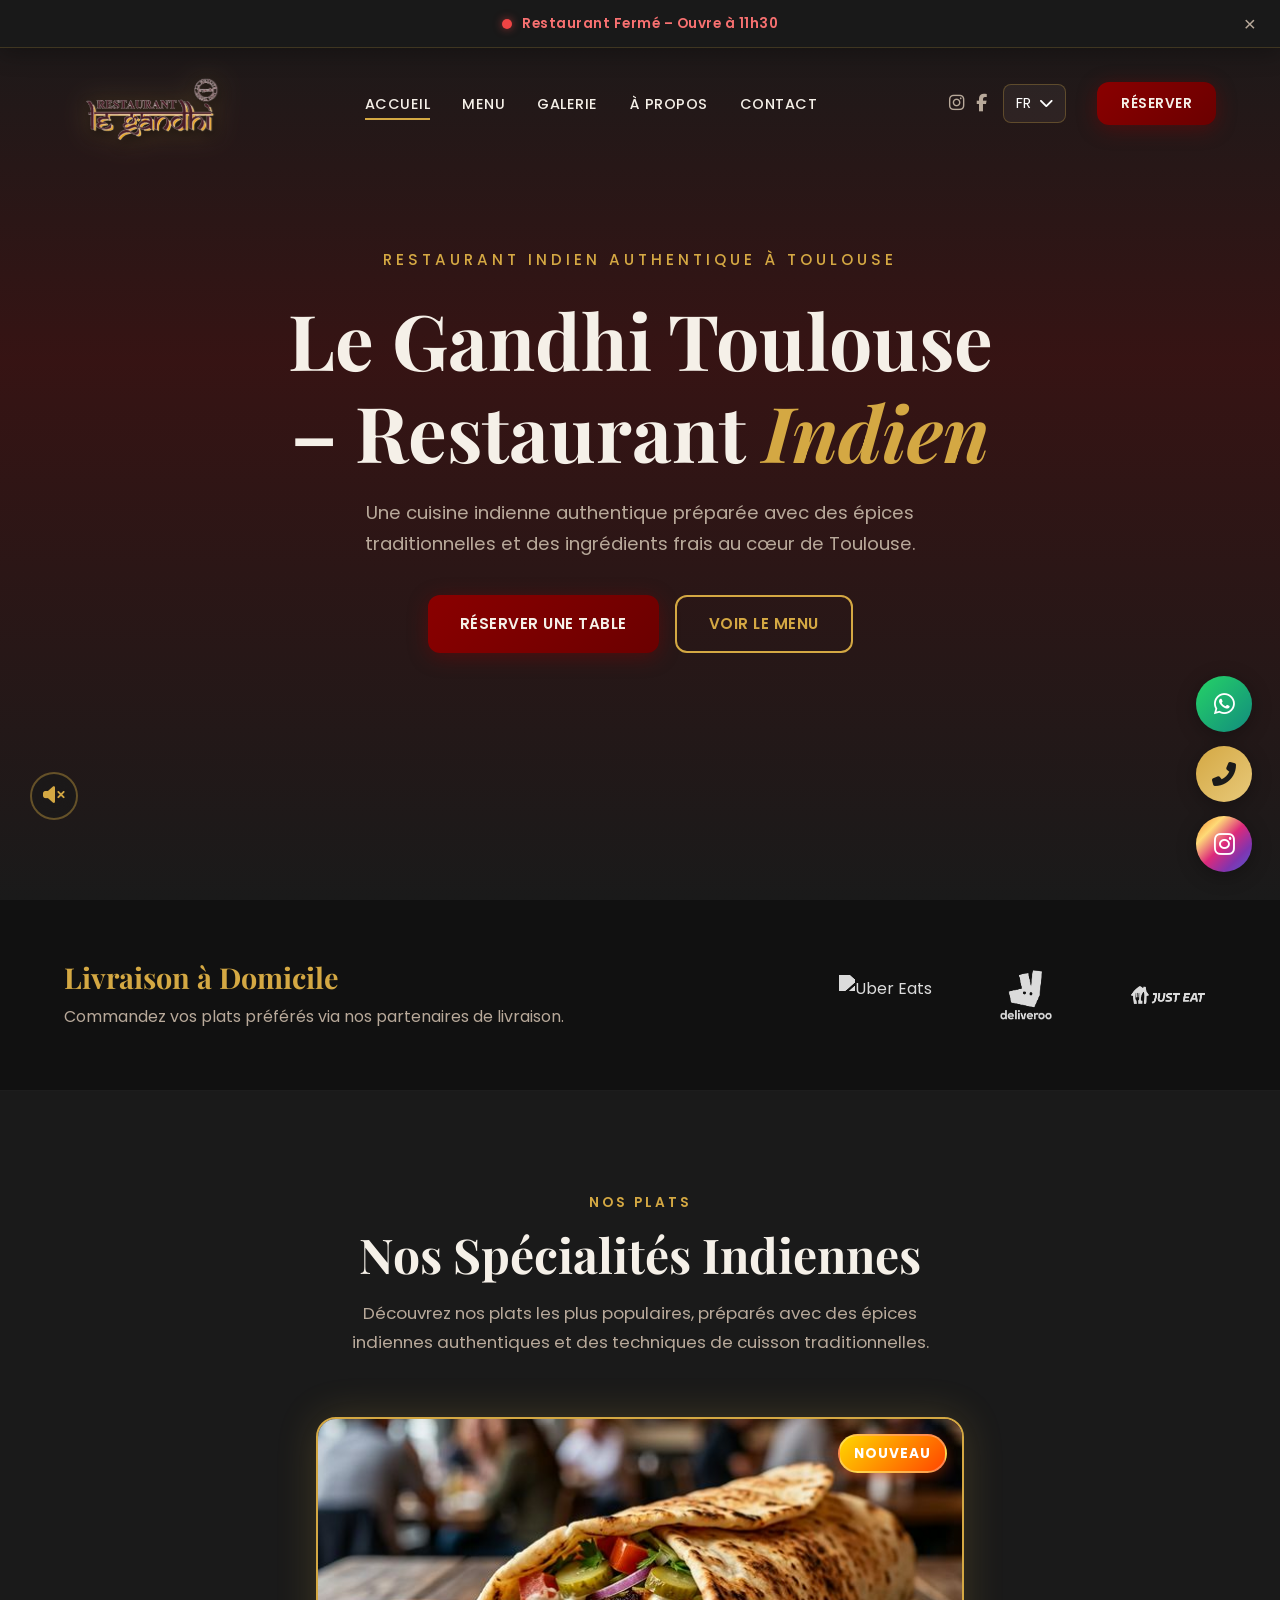
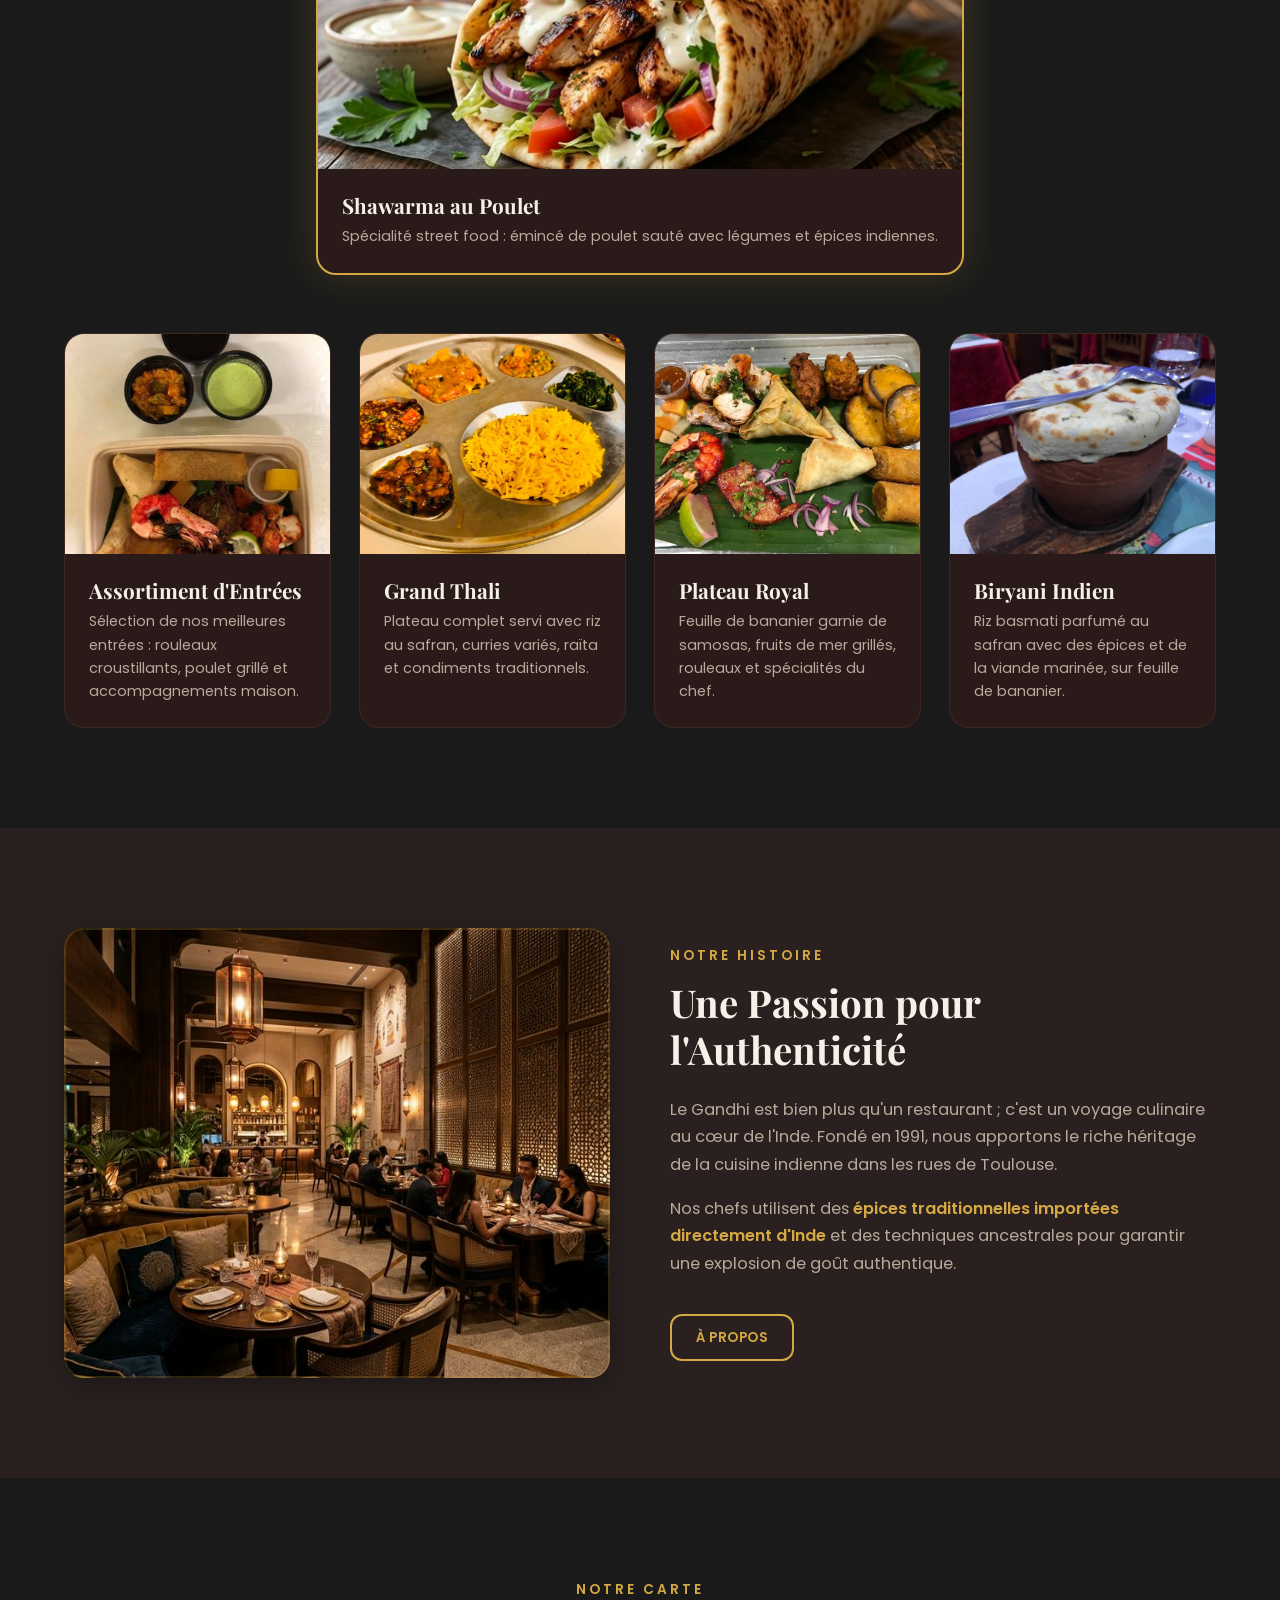
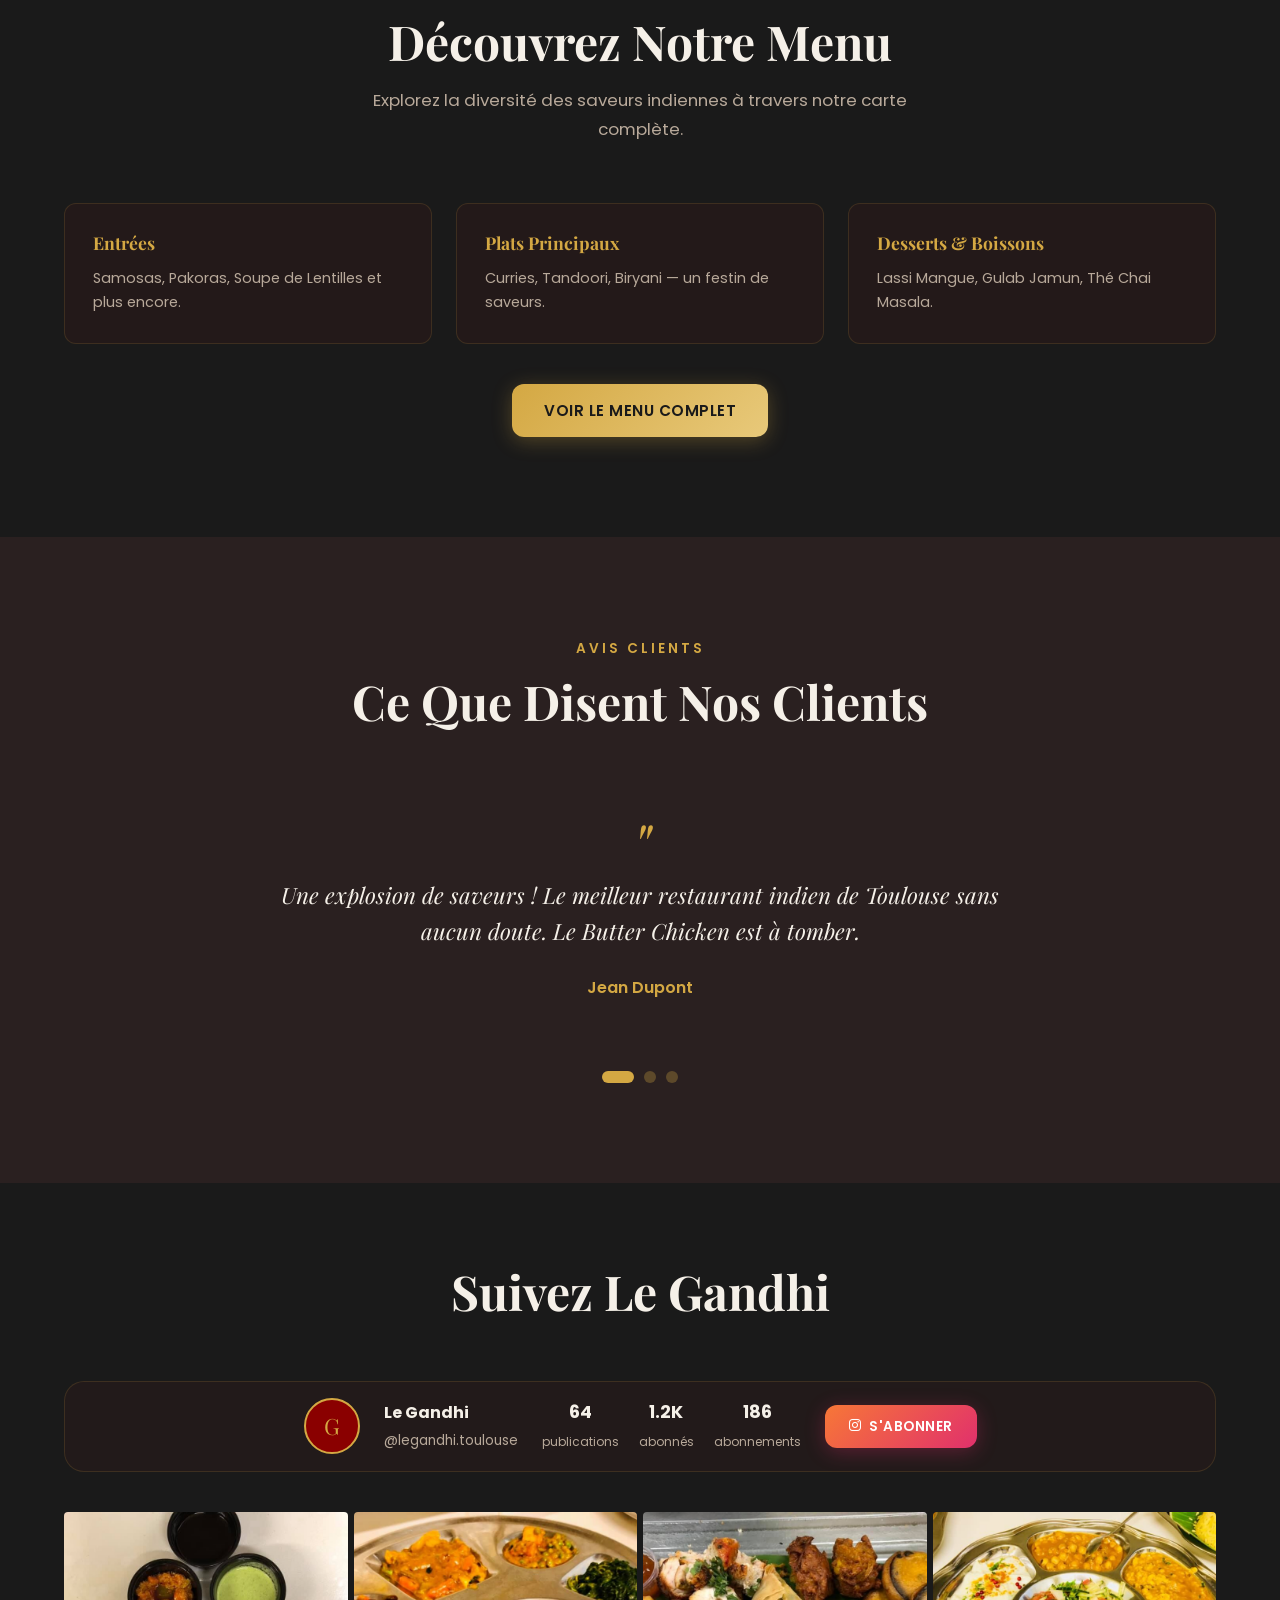
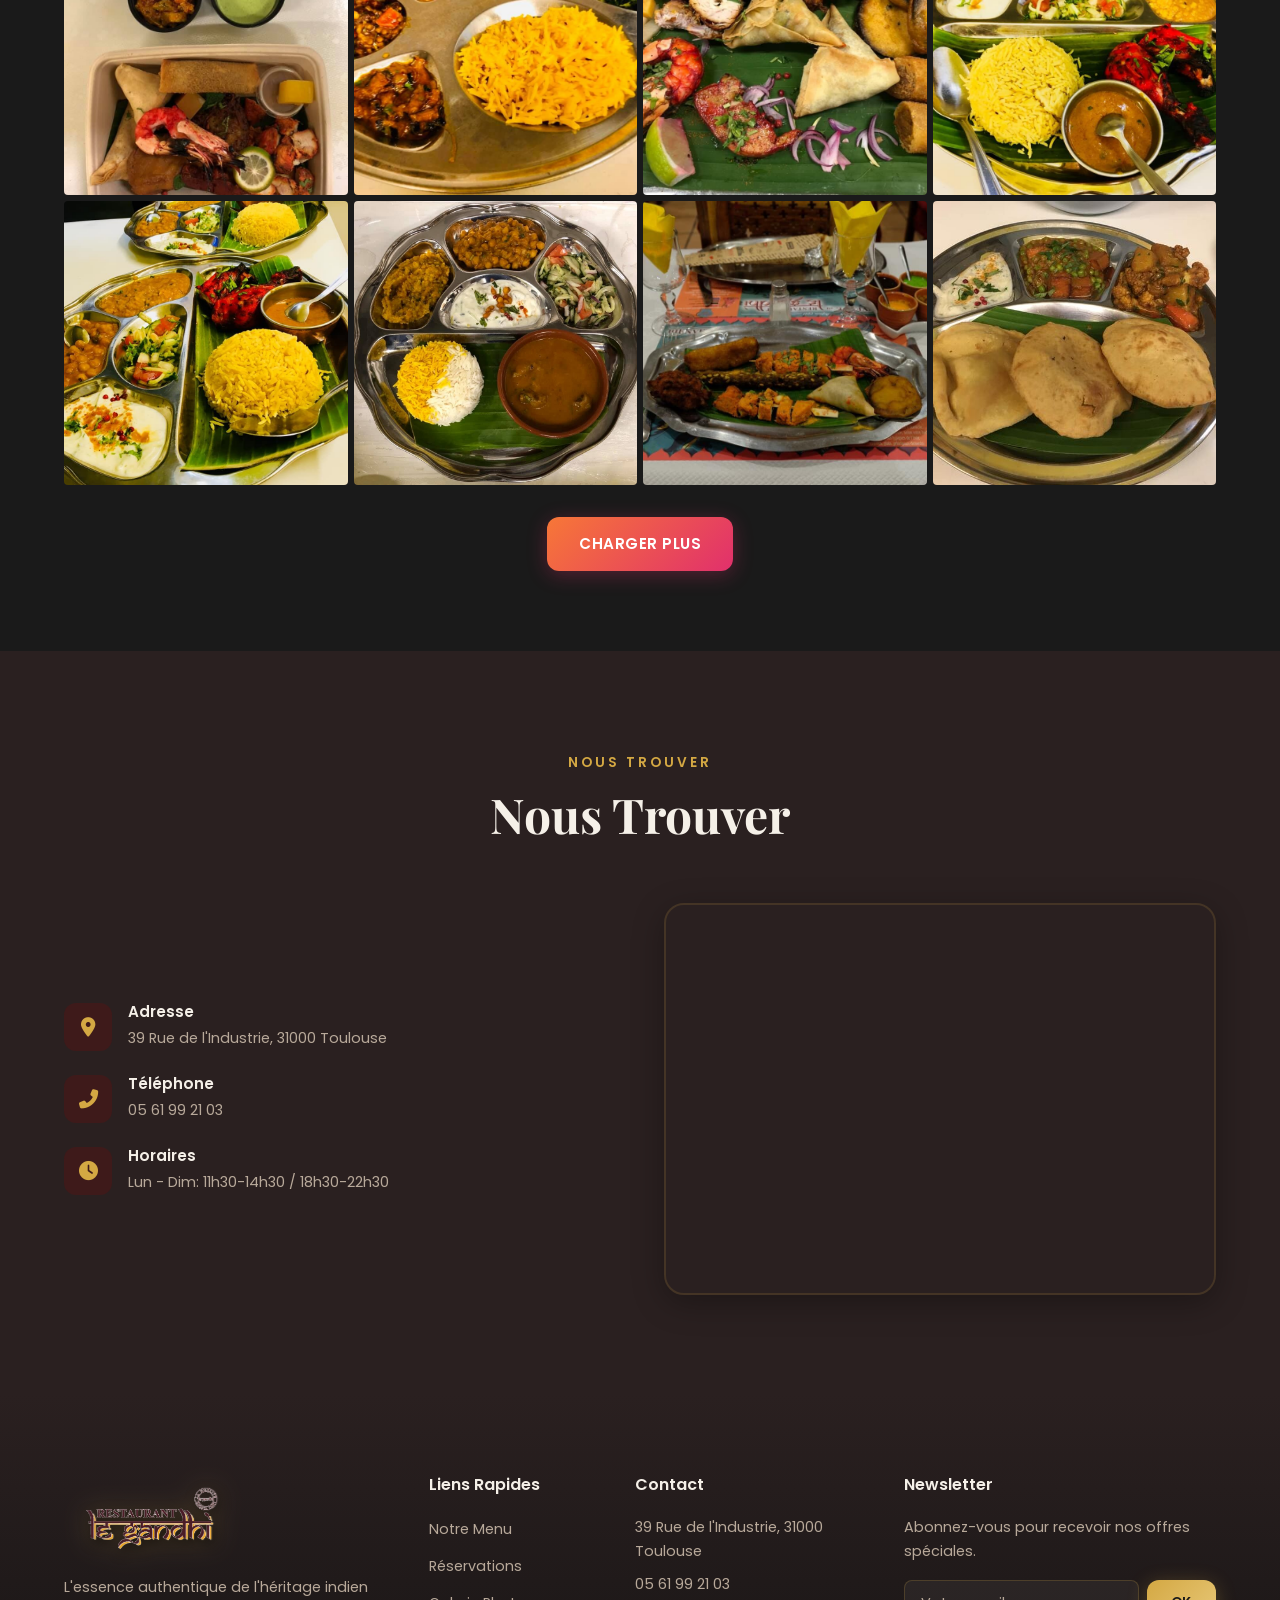
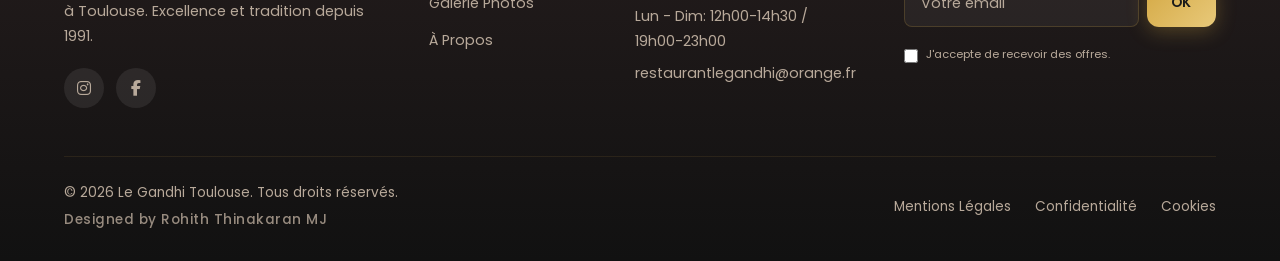
==== commit 847dfacc: "Merge branch 'main' of https://github.com/syed-ameer-john-sk/Client-project-2" ====
--- a/index.html
+++ b/index.html
@@ -103,8 +103,8 @@
 
         <div class="nav-right">
           <div class="nav-social">
-            <a href="https://www.instagram.com/gandhi_toulouse?utm_source=ig_web_button_share_sheet&igsh=ZDNlZDc0MzIxNw==" target="_blank" rel="noopener"
-              aria-label="Instagram"><i class="fab fa-instagram"></i></a>
+            <a href="https://www.instagram.com/gandhi_toulouse?utm_source=ig_web_button_share_sheet&igsh=ZDNlZDc0MzIxNw=="
+              target="_blank" rel="noopener" aria-label="Instagram"><i class="fab fa-instagram"></i></a>
             <a href="https://www.facebook.com/legandhi.toulouse/" target="_blank" rel="noopener"
               aria-label="Facebook"><i class="fab fa-facebook-f"></i></a>
           </div>
@@ -152,7 +152,7 @@
     </button>
     <div class="hero-content">
       <p class="hero-subtitle" data-i18n="heroSubtitle">Restaurant Indien Authentique à Toulouse</p>
-      <h1 class="hero-title" data-i18n="heroTitle">Le Gandhi Toulouse – Restaurant <em>Indien</em></h1>
+      <h1 class="hero-title" data-i18n="heroTitle">Le Gandhi Toulouse –\ Restaurant <em>Indien</em></h1>
       <p class="hero-description" data-i18n="heroDesc">Une cuisine indienne authentique préparée avec des épices
         traditionnelles et des ingrédients frais au cœur de Toulouse.</p>
       <div class="hero-cta">
@@ -172,7 +172,8 @@
         </div>
         <div class="delivery-logos">
           <div class="delivery-logo">
-            <img src="https://upload.wikimedia.org/wikipedia/commons/b/b3/Uber_Eats_2020_logo.svg" alt="Uber Eats" style="height:40px;">
+            <img src="https://upload.wikimedia.org/wikipedia/commons/b/b3/Uber_Eats_2020_logo.svg" alt="Uber Eats"
+              style="height:40px;">
           </div>
           <div class="delivery-logo">
             <img src="Deliveroo logo.png" alt="Deliveroo">
@@ -201,35 +202,42 @@
             <img src="Imag2/chicken_shawarma_roll.png" alt="Chicken Shawarma" class="specialty-card-img">
           </div>
           <div class="specialty-card-body">
-            <h3 class="specialty-card-title" data-i18n="specChickenShawarma">Chicken Tikka Masala Role</h3>
-            <p class="specialty-card-desc" data-i18n="specChickenShawarmaDesc">Spécialité street food : poulet émincé sauté avec œufs, légumes et épices indiennes.</p>
+            <h3 class="specialty-card-title" data-i18n="specChickenShawarma">Chicken Shawarma</h3>
+            <p class="specialty-card-desc" data-i18n="specChickenShawarmaDesc">Spécialité street food : poulet émincé
+              sauté avec œufs, légumes et épices indiennes.</p>
           </div>
         </div>
         <div class="specialty-card reveal reveal-delay-2">
           <div class="specialty-card-img-wrapper">
-            <img src="Imag2/LE-GANDHI-138060436-4814653815271788-8062307753335544318-n-jpg.jpg" alt="Butter Chicken" class="specialty-card-img">
+            <img src="Imag2/LE-GANDHI-138060436-4814653815271788-8062307753335544318-n-jpg.jpg" alt="Butter Chicken"
+              class="specialty-card-img">
           </div>
           <div class="specialty-card-body">
             <h3 class="specialty-card-title" data-i18n="specButterChicken">Assortiment d'Entrées</h3>
-            <p class="specialty-card-desc" data-i18n="specButterChickenDesc">Sélection de nos meilleures entrées : rouleaux croustillants, poulet grillé et accompagnements maison.</p>
+            <p class="specialty-card-desc" data-i18n="specButterChickenDesc">Sélection de nos meilleures entrées :
+              rouleaux croustillants, poulet grillé et accompagnements maison.</p>
           </div>
         </div>
         <div class="specialty-card reveal reveal-delay-3">
           <div class="specialty-card-img-wrapper">
-            <img src="Imag2/LE-GANDHI-109991454-4011347122269132-2107631064428282406-n-jpg.jpg" alt="Poulet Tandoori" class="specialty-card-img">
+            <img src="Imag2/LE-GANDHI-109991454-4011347122269132-2107631064428282406-n-jpg.jpg" alt="Poulet Tandoori"
+              class="specialty-card-img">
           </div>
           <div class="specialty-card-body">
             <h3 class="specialty-card-title" data-i18n="specTandoori">Grand Thali</h3>
-            <p class="specialty-card-desc" data-i18n="specTandooriDesc">Plateau complet servi avec riz au safran, curries variés, raïta et condiments traditionnels.</p>
+            <p class="specialty-card-desc" data-i18n="specTandooriDesc">Plateau complet servi avec riz au safran,
+              curries variés, raïta et condiments traditionnels.</p>
           </div>
         </div>
         <div class="specialty-card reveal reveal-delay-4">
           <div class="specialty-card-img-wrapper">
-            <img src="Imag2/LE-GANDHI-240601826-5898133430257149-3916952606868229640-n-jpg.jpg" alt="Agneau Curry" class="specialty-card-img">
+            <img src="Imag2/LE-GANDHI-240601826-5898133430257149-3916952606868229640-n-jpg.jpg" alt="Agneau Curry"
+              class="specialty-card-img">
           </div>
           <div class="specialty-card-body">
             <h3 class="specialty-card-title" data-i18n="specLamb">Plateau Royal</h3>
-            <p class="specialty-card-desc" data-i18n="specLambDesc">Feuille de bananier garnie de samosas, fruits de mer grillés, rouleaux et spécialités du chef.</p>
+            <p class="specialty-card-desc" data-i18n="specLambDesc">Feuille de bananier garnie de samosas, fruits de mer
+              grillés, rouleaux et spécialités du chef.</p>
           </div>
         </div>
         <div class="specialty-card reveal reveal-delay-5">
@@ -359,8 +367,8 @@
             <span class="insta-stat-label" data-i18n="instaFollowing">abonnements</span>
           </div>
         </div>
-        <a href="https://www.instagram.com/gandhi_toulouse?utm_source=ig_web_button_share_sheet&igsh=ZDNlZDc0MzIxNw==" target="_blank" rel="noopener"
-          class="btn btn-instagram btn-sm">
+        <a href="https://www.instagram.com/gandhi_toulouse?utm_source=ig_web_button_share_sheet&igsh=ZDNlZDc0MzIxNw=="
+          target="_blank" rel="noopener" class="btn btn-instagram btn-sm">
           <i class="fab fa-instagram"></i> <span data-i18n="instaFollow">S'abonner</span>
         </a>
       </div>
@@ -387,7 +395,8 @@
           <div class="insta-overlay"><i class="fab fa-instagram"></i></div>
         </div>
         <div class="insta-grid-item">
-          <img src="Imag2/LE-GANDHI-215473360-5672090856194742-1563197714858740552-n-jpg.jpg" alt="Le Gandhi Specialties">
+          <img src="Imag2/LE-GANDHI-215473360-5672090856194742-1563197714858740552-n-jpg.jpg"
+            alt="Le Gandhi Specialties">
           <div class="insta-overlay"><i class="fab fa-instagram"></i></div>
         </div>
         <div class="insta-grid-item">
@@ -401,8 +410,8 @@
       </div>
 
       <div class="insta-load-more reveal">
-        <a href="https://www.instagram.com/gandhi_toulouse?utm_source=ig_web_button_share_sheet&igsh=ZDNlZDc0MzIxNw==" target="_blank" rel="noopener" class="btn btn-instagram"
-          data-i18n="instaLoadMore">Charger plus</a>
+        <a href="https://www.instagram.com/gandhi_toulouse?utm_source=ig_web_button_share_sheet&igsh=ZDNlZDc0MzIxNw=="
+          target="_blank" rel="noopener" class="btn btn-instagram" data-i18n="instaLoadMore">Charger plus</a>
       </div>
     </div>
   </section>
@@ -456,8 +465,8 @@
           <p data-i18n="footerDesc">L'essence authentique de l'héritage indien à Toulouse. L'excellence dans chaque
             plat, la tradition dans chaque épice.</p>
           <div class="footer-social">
-            <a href="https://www.instagram.com/gandhi_toulouse?utm_source=ig_web_button_share_sheet&igsh=ZDNlZDc0MzIxNw==" target="_blank" rel="noopener"
-              aria-label="Instagram"><i class="fab fa-instagram"></i></a>
+            <a href="https://www.instagram.com/gandhi_toulouse?utm_source=ig_web_button_share_sheet&igsh=ZDNlZDc0MzIxNw=="
+              target="_blank" rel="noopener" aria-label="Instagram"><i class="fab fa-instagram"></i></a>
             <a href="https://www.facebook.com/legandhi.toulouse/" target="_blank" rel="noopener"
               aria-label="Facebook"><i class="fab fa-facebook-f"></i></a>
           </div>
@@ -488,18 +497,20 @@
             <input type="email" class="newsletter-input" data-i18n="footerNewsletterPlaceholder"
               placeholder="Votre email" data-i18n-placeholder="newsletterPlaceholder">
             <button type="submit" class="btn btn-gold btn-sm" data-i18n="footerNewsletterBtn">OK</button>
-                              <div style="display:flex; align-items:flex-start; gap:8px; margin-top:12px; width:100%;">
-                        <input type="checkbox" id="newsConsent" style="margin-top:2px; width:14px; height:14px; accent-color:var(--color-gold);" required>
-                        <label for="newsConsent" style="font-size:0.7rem; color:#b8a99a; cursor:pointer; line-height:1.4;" data-i18n="newsletterConsent">J'accepte de recevoir des offres.</label>
-                    </div>
-                    </form>
+            <div style="display:flex; align-items:flex-start; gap:8px; margin-top:12px; width:100%;">
+              <input type="checkbox" id="newsConsent"
+                style="margin-top:2px; width:14px; height:14px; accent-color:var(--color-gold);" required>
+              <label for="newsConsent" style="font-size:0.7rem; color:#b8a99a; cursor:pointer; line-height:1.4;"
+                data-i18n="newsletterConsent">J'accepte de recevoir des offres.</label>
+            </div>
+          </form>
         </div>
       </div>
 
       <div class="footer-bottom">
         <div class="footer-bottom-info">
-          <p data-i18n="footerCopyright">© 2025 Le Gandhi Toulouse. Tous droits réservés.</p>
-          <p class="footer-credit">Designed by Rohith Thinakaran</p>
+          <p data-i18n="footerCopyright">© 2026 Le Gandhi Toulouse. Tous droits réservés.</p>
+          <p class="footer-credit">Designed by Rohith Thinakaran MJ</p>
         </div>
         <div class="footer-legal">
           <a href="legal-notice.html" data-i18n="footerLegal">Mentions Légales</a>
@@ -512,13 +523,15 @@
 
   <!-- Floating Action Buttons -->
   <div class="floating-actions">
-    <a href="https://wa.me/33643014677" class="fab-btn fab-whatsapp" target="_blank" rel="noopener" aria-label="WhatsApp">
+    <a href="https://wa.me/33643014677" class="fab-btn fab-whatsapp" target="_blank" rel="noopener"
+      aria-label="WhatsApp">
       <i class="fab fa-whatsapp"></i>
     </a>
     <a href="tel:+33780738678" class="fab-btn fab-call" aria-label="Appeler">
       <i class="fas fa-phone-alt"></i>
     </a>
-    <a href="https://www.instagram.com/gandhi_toulouse?utm_source=ig_web_button_share_sheet&igsh=ZDNlZDc0MzIxNw==" class="fab-btn fab-instagram" target="_blank" rel="noopener" aria-label="Instagram">
+    <a href="https://www.instagram.com/gandhi_toulouse?utm_source=ig_web_button_share_sheet&igsh=ZDNlZDc0MzIxNw=="
+      class="fab-btn fab-instagram" target="_blank" rel="noopener" aria-label="Instagram">
       <i class="fab fa-instagram"></i>
     </a>
   </div>
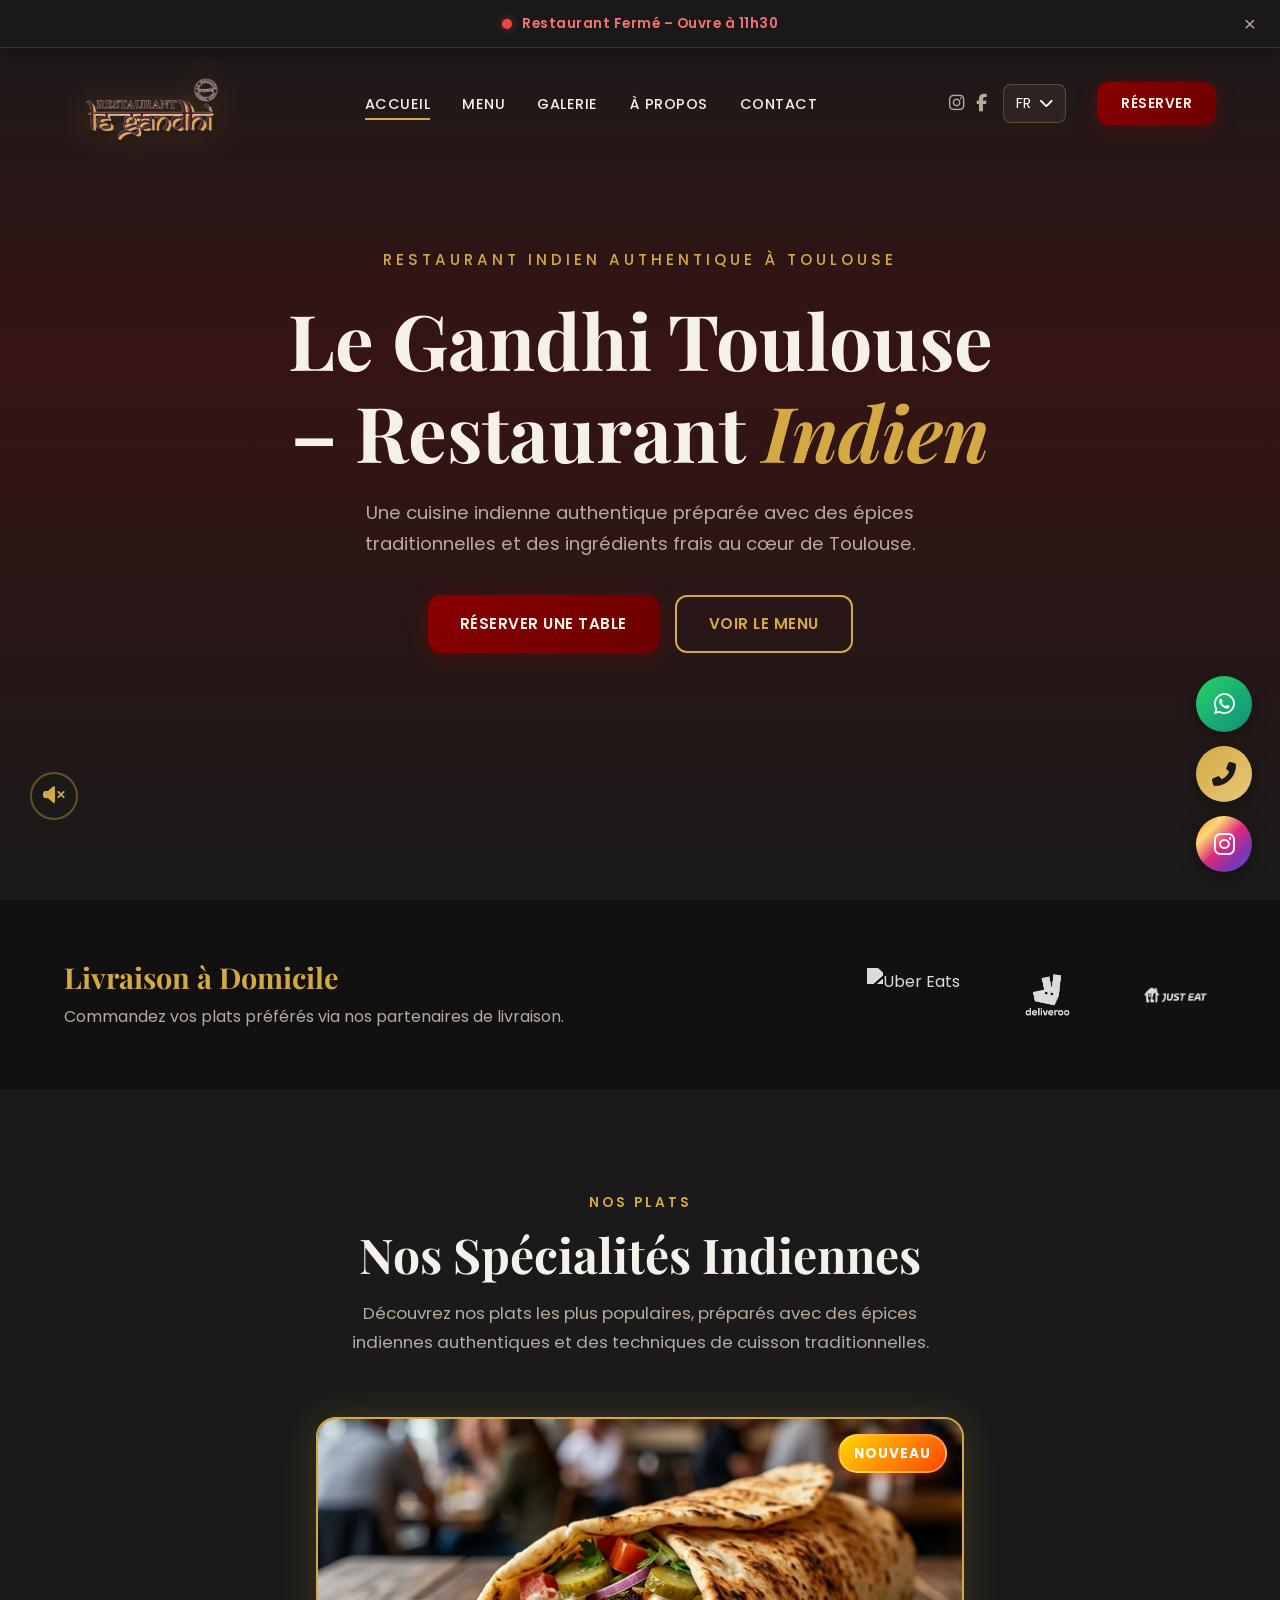
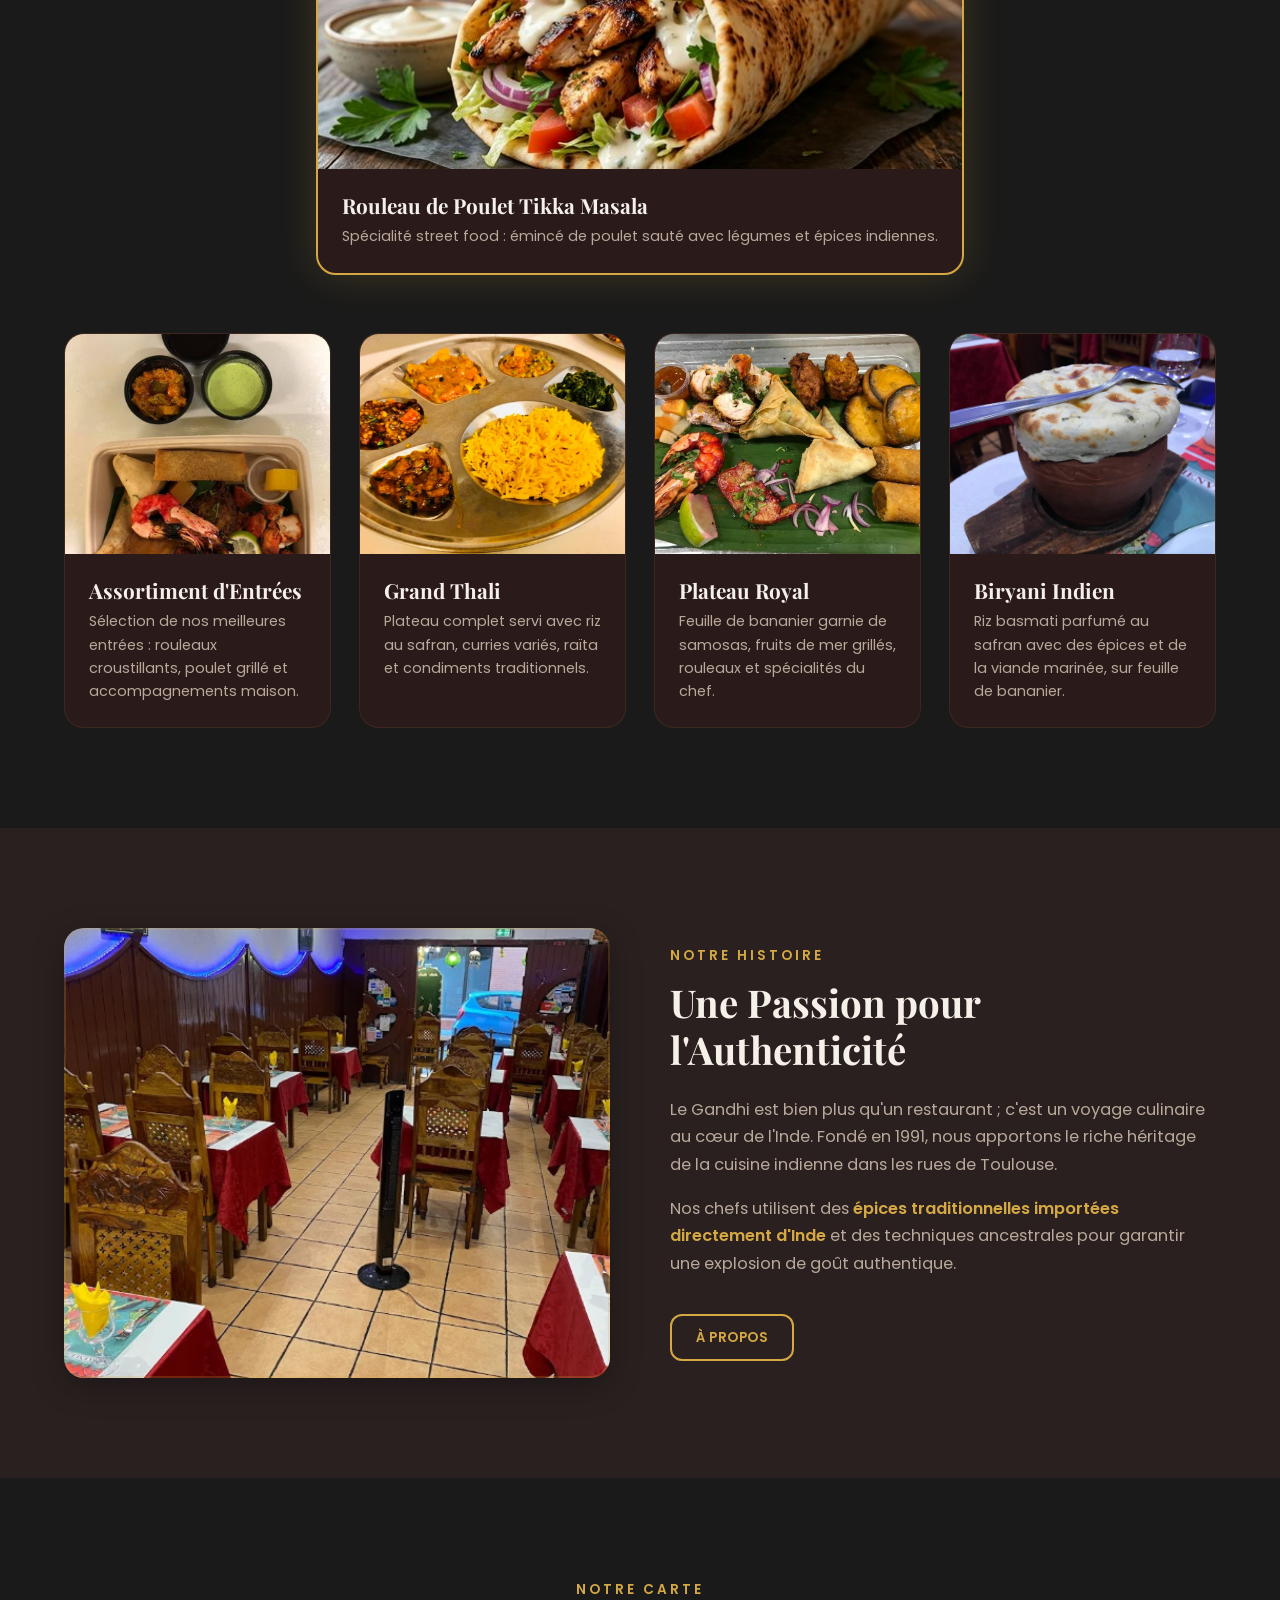
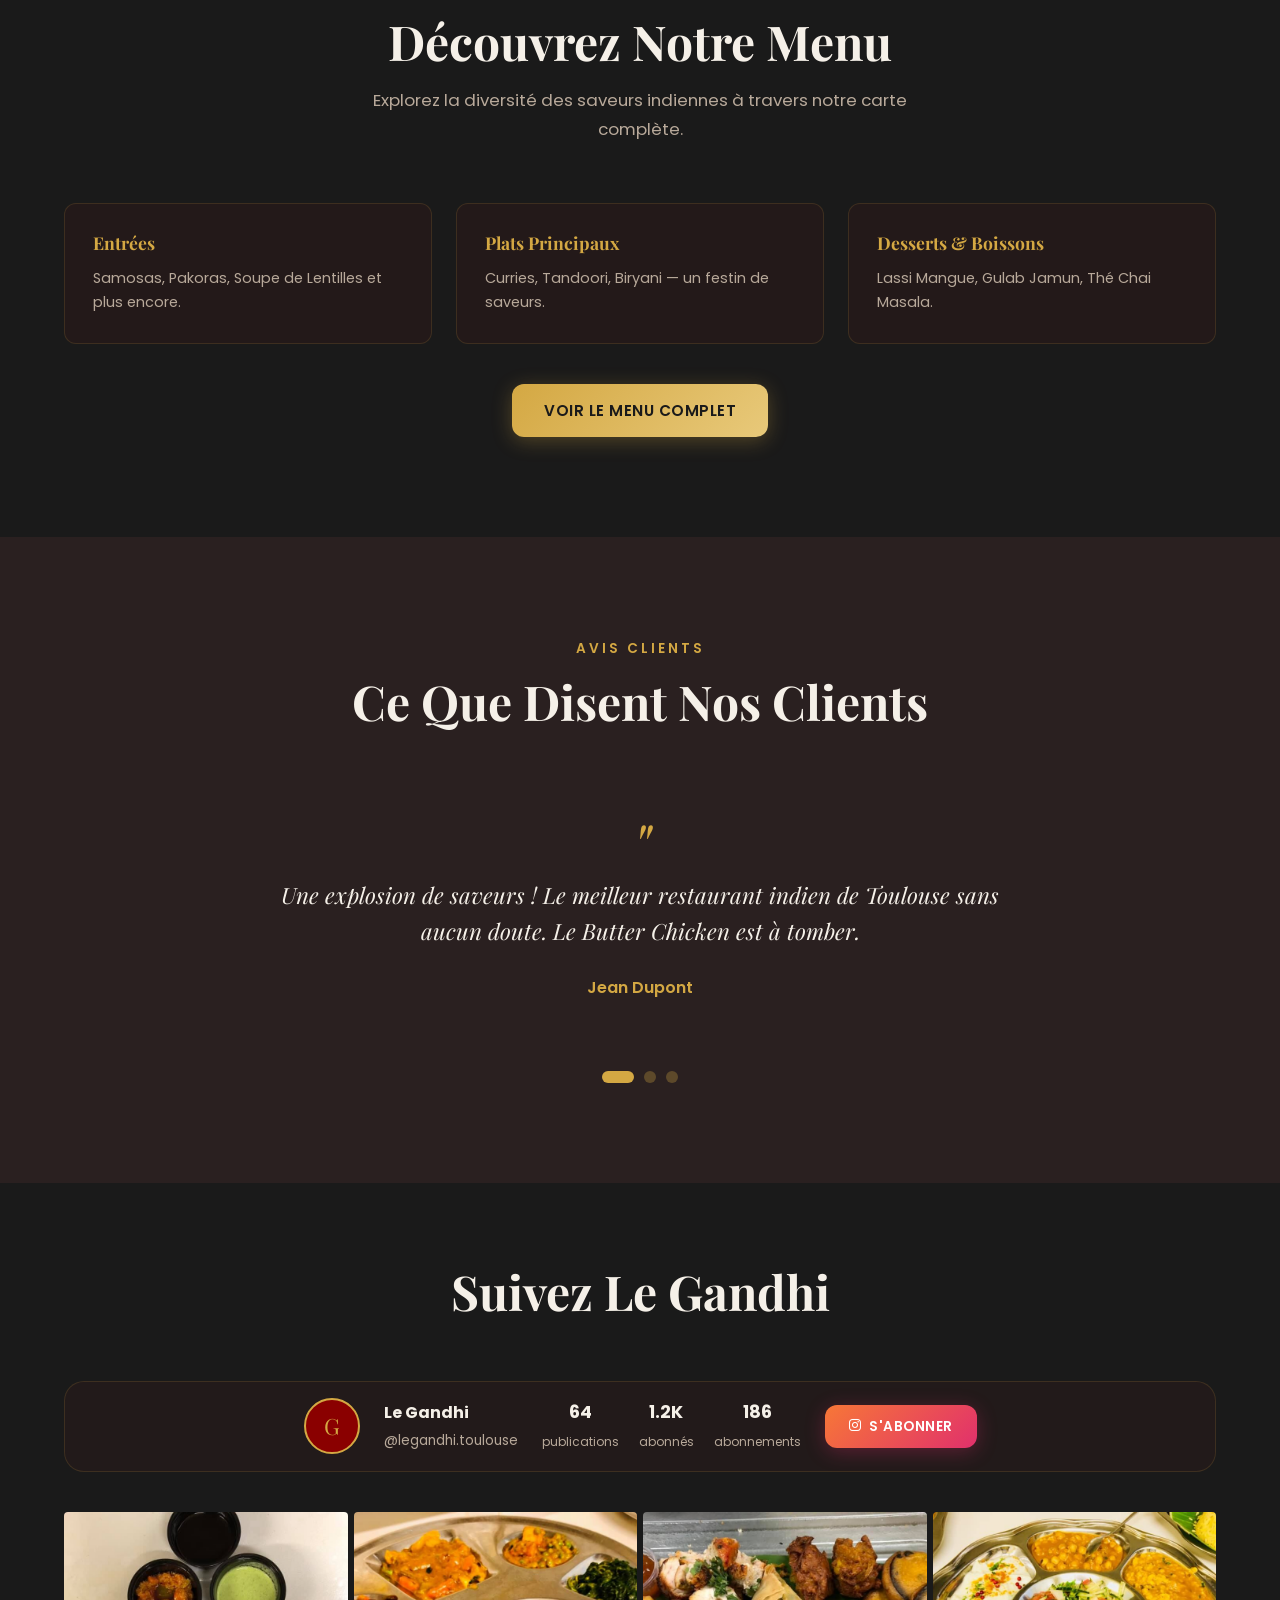
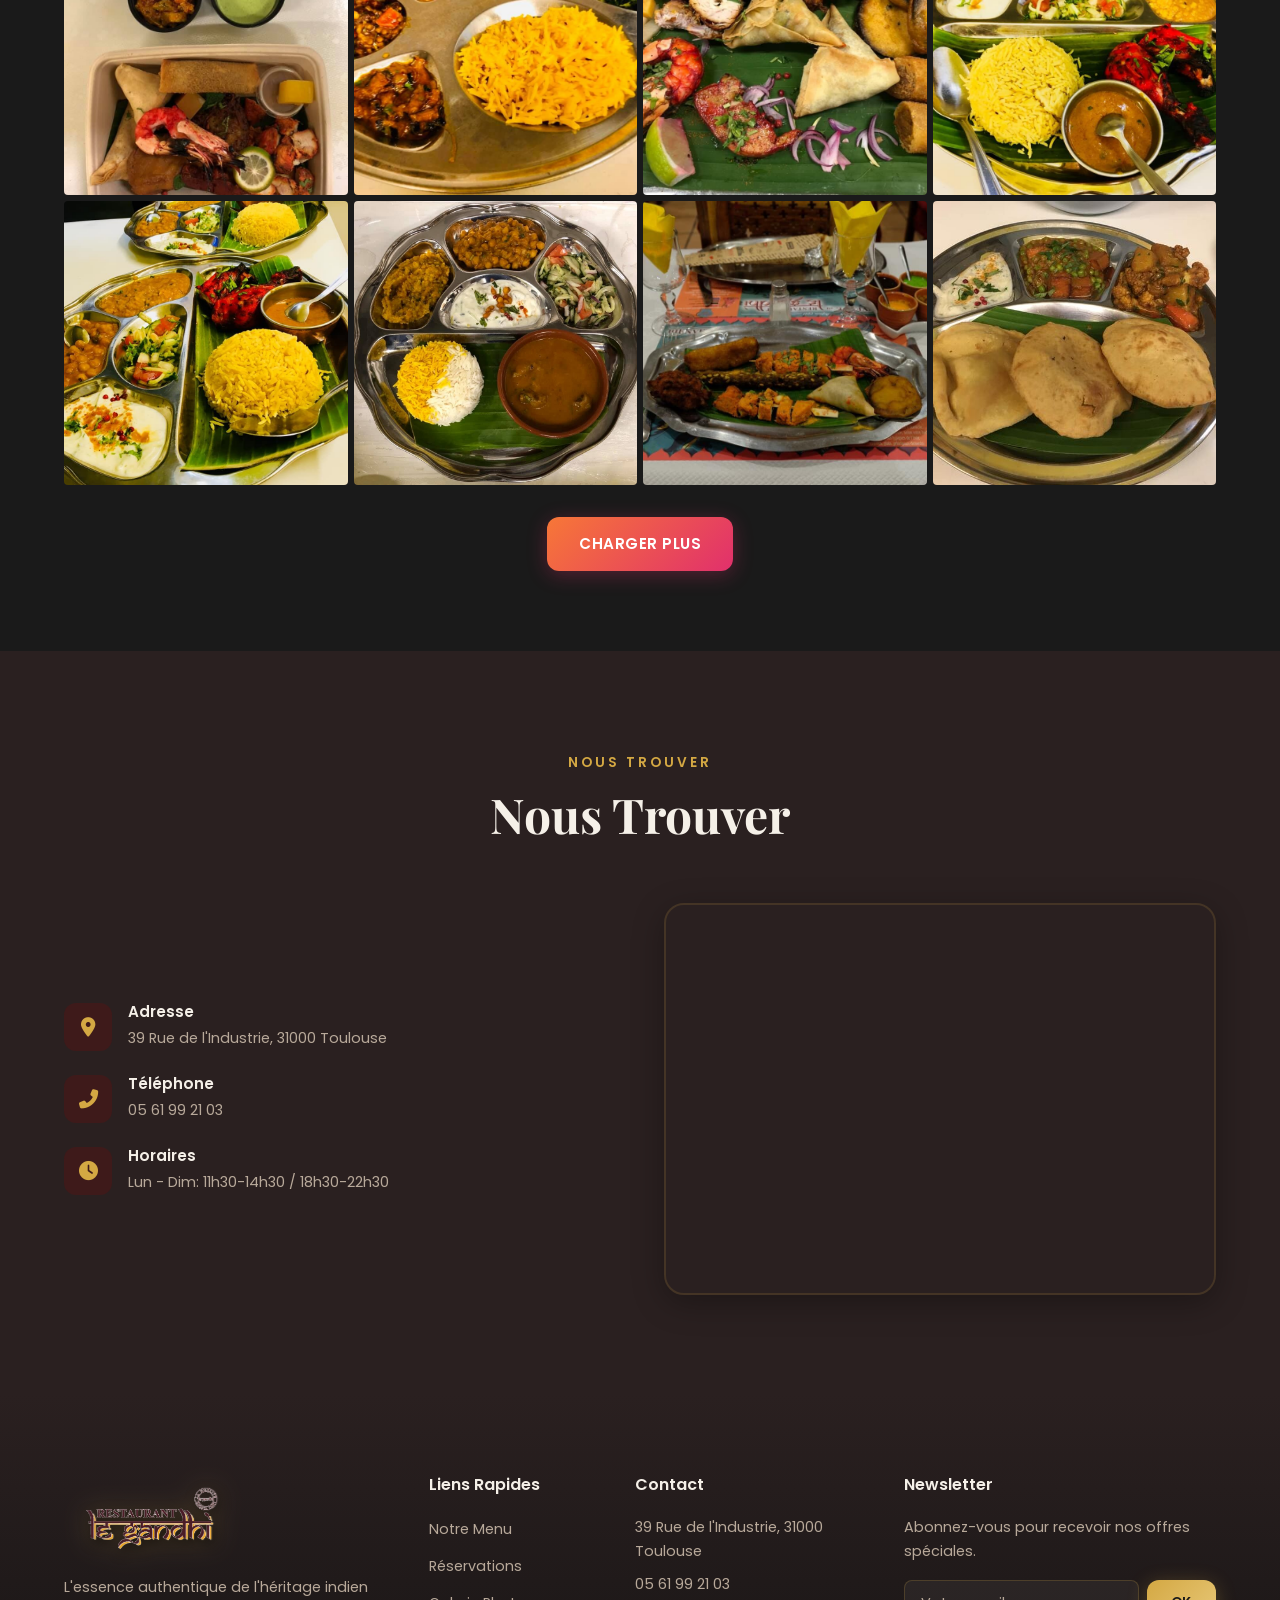
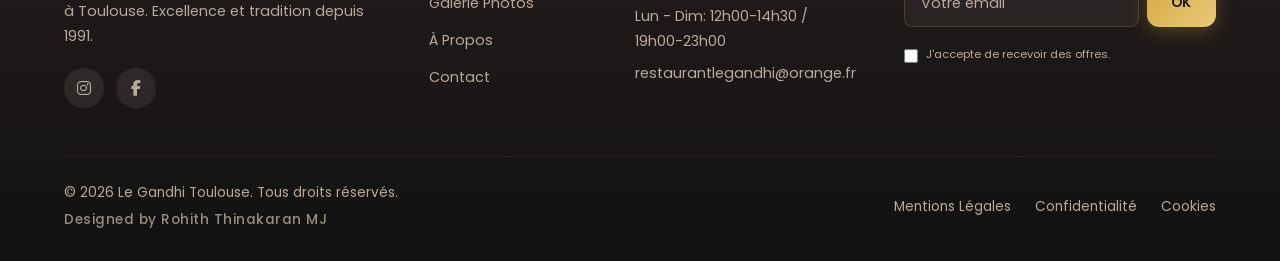
==== commit 1a67373a: "fix: update contact information, standardize social links, and refresh site assets across all pages" ====
--- a/index.html
+++ b/index.html
@@ -173,13 +173,13 @@
         <div class="delivery-logos">
           <div class="delivery-logo">
             <img src="https://upload.wikimedia.org/wikipedia/commons/b/b3/Uber_Eats_2020_logo.svg" alt="Uber Eats"
-              style="height:40px;">
+              style="height:54px; width:auto; display:block;">
           </div>
           <div class="delivery-logo">
-            <img src="Deliveroo logo.png" alt="Deliveroo">
+            <img src="Deliveroo logo.png" alt="Deliveroo" style="height:54px; width:auto; display:block;">
           </div>
           <div class="delivery-logo">
-            <img src="Just_Eat.png" alt="Just Eat">
+            <img src="Just_Eat.png" alt="Just Eat" style="height:54px; width:auto; display:block;">
           </div>
         </div>
       </div>
@@ -259,7 +259,7 @@
     <div class="container">
       <div class="story-grid">
         <div class="story-image reveal">
-          <img src="ai-interior.png" alt="Le Gandhi Interior">
+          <img src="restaurant-interior.jpg" alt="Le Gandhi Interior – salle du restaurant">
         </div>
         <div class="story-content reveal reveal-delay-2">
           <span class="section-label" data-i18n="storyLabel">Notre Histoire</span>
@@ -467,7 +467,7 @@
           <div class="footer-social">
             <a href="https://www.instagram.com/gandhi_toulouse?utm_source=ig_web_button_share_sheet&igsh=ZDNlZDc0MzIxNw=="
               target="_blank" rel="noopener" aria-label="Instagram"><i class="fab fa-instagram"></i></a>
-            <a href="https://www.facebook.com/legandhi.toulouse/" target="_blank" rel="noopener"
+            <a href="https://www.facebook.com/legandhi" target="_blank" rel="noopener noreferrer"
               aria-label="Facebook"><i class="fab fa-facebook-f"></i></a>
           </div>
         </div>
@@ -479,6 +479,7 @@
             <li><a href="contact.html" data-i18n="footerReservation">Réservations</a></li>
             <li><a href="gallery.html" data-i18n="footerGallery">Galerie Photos</a></li>
             <li><a href="about.html" data-i18n="footerEvents">À Propos</a></li>
+            <li><a href="contact.html" data-i18n="navContact">Contact</a></li>
           </ul>
         </div>
 
@@ -527,7 +528,7 @@
       aria-label="WhatsApp">
       <i class="fab fa-whatsapp"></i>
     </a>
-    <a href="tel:+33780738678" class="fab-btn fab-call" aria-label="Appeler">
+    <a href="tel:+33643014677" class="fab-btn fab-call" aria-label="Appeler">
       <i class="fas fa-phone-alt"></i>
     </a>
     <a href="https://www.instagram.com/gandhi_toulouse?utm_source=ig_web_button_share_sheet&igsh=ZDNlZDc0MzIxNw=="
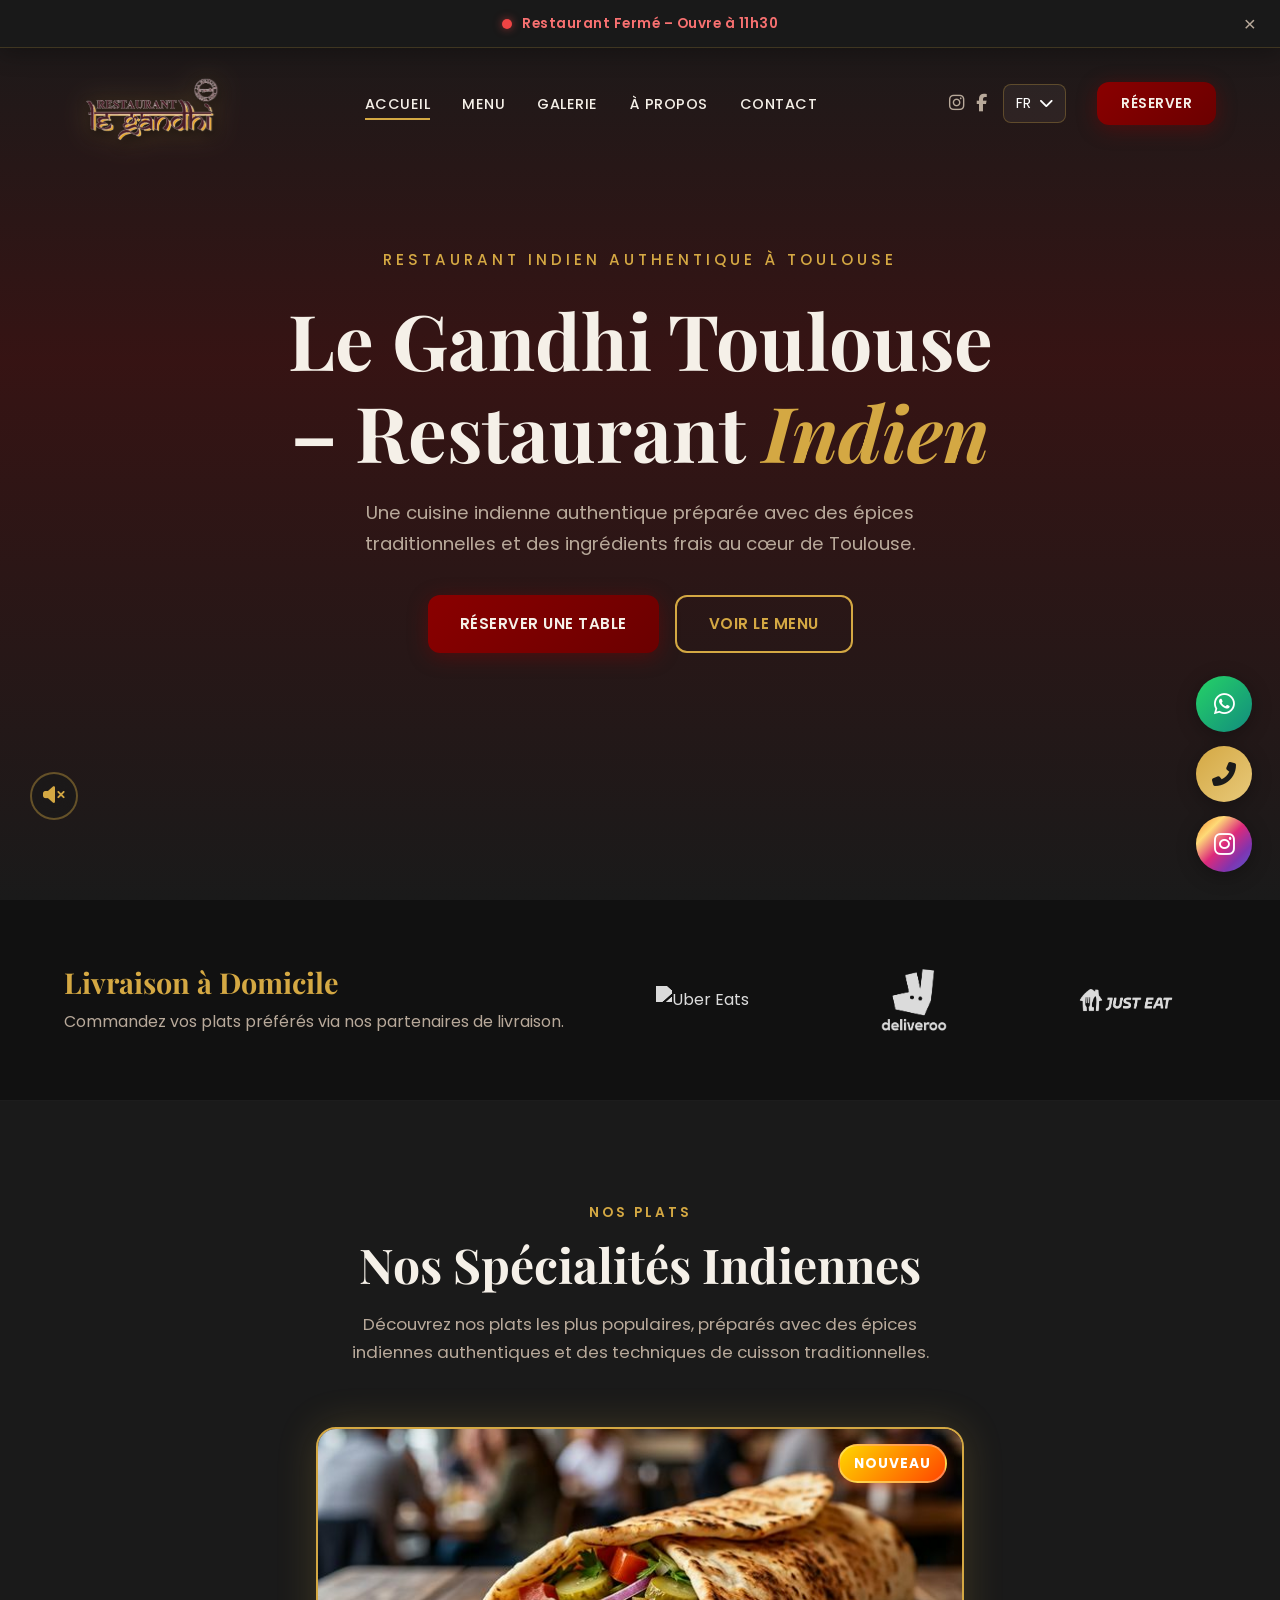
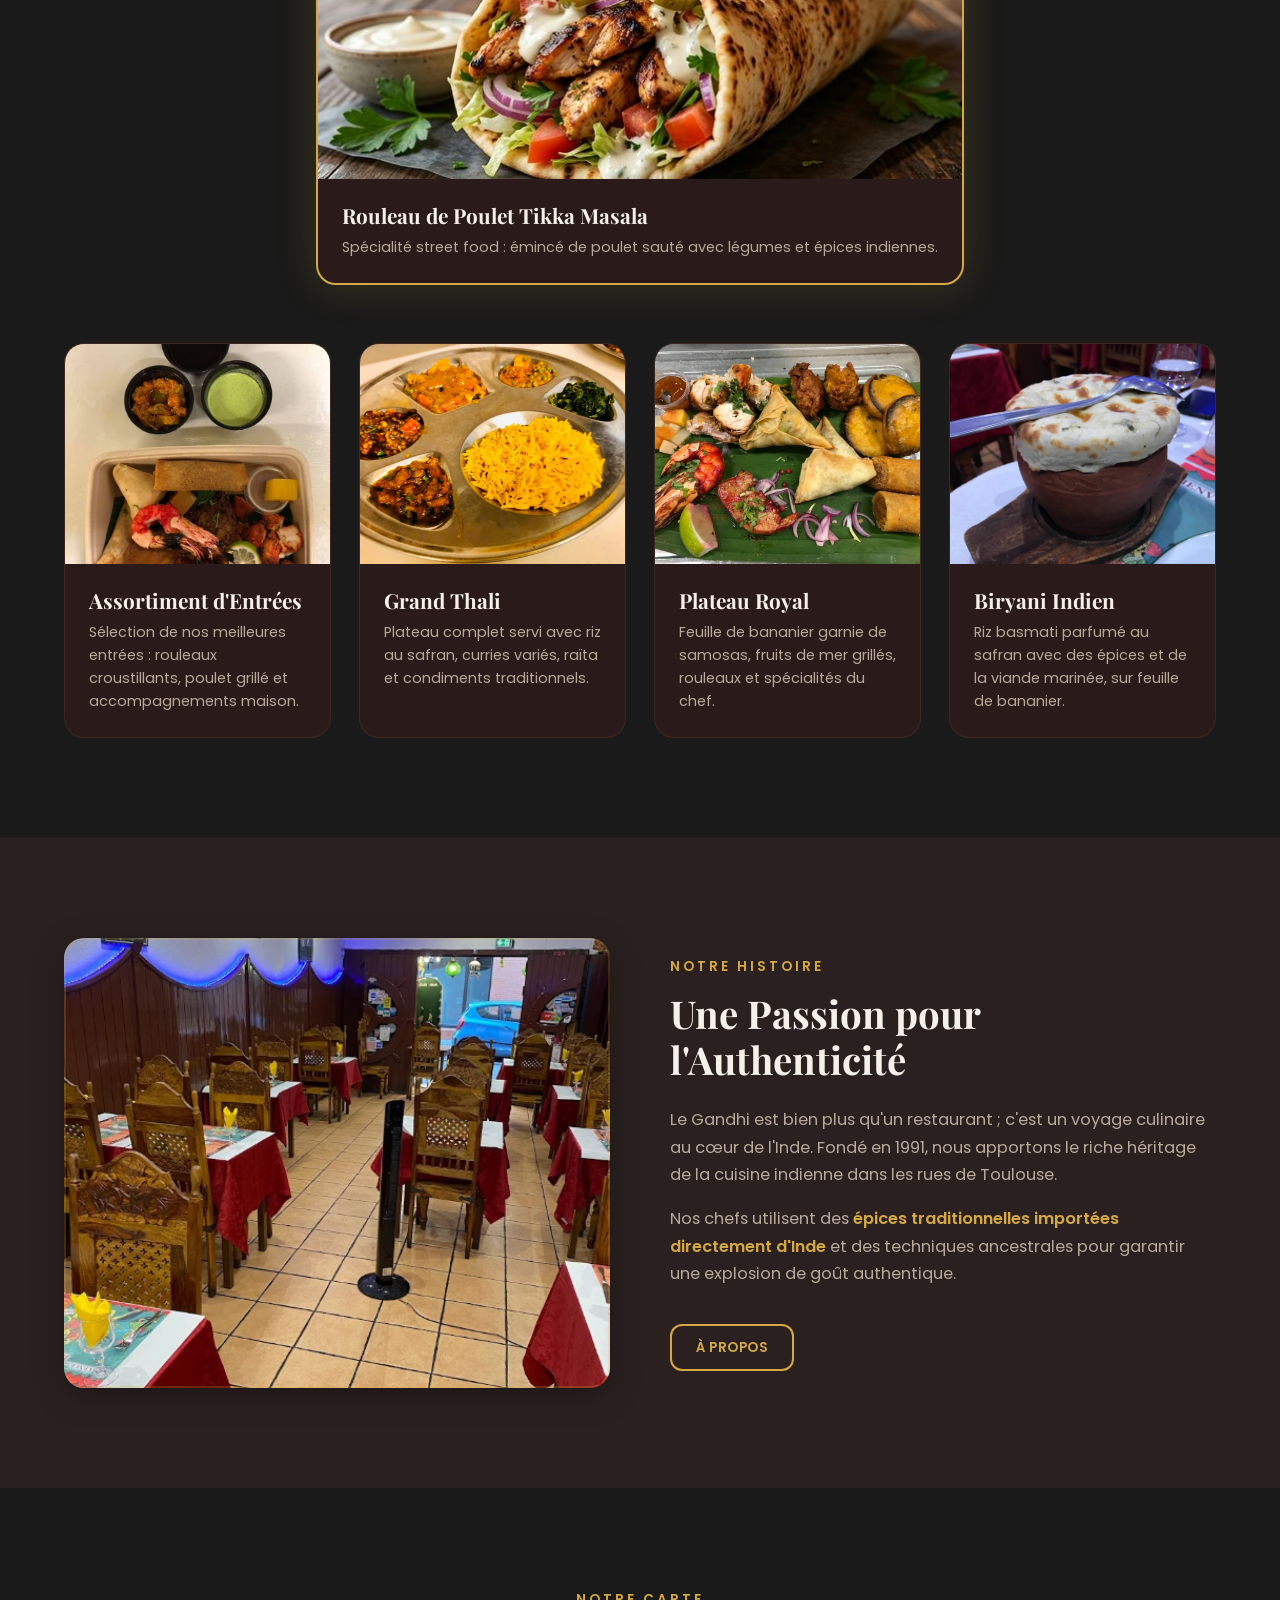
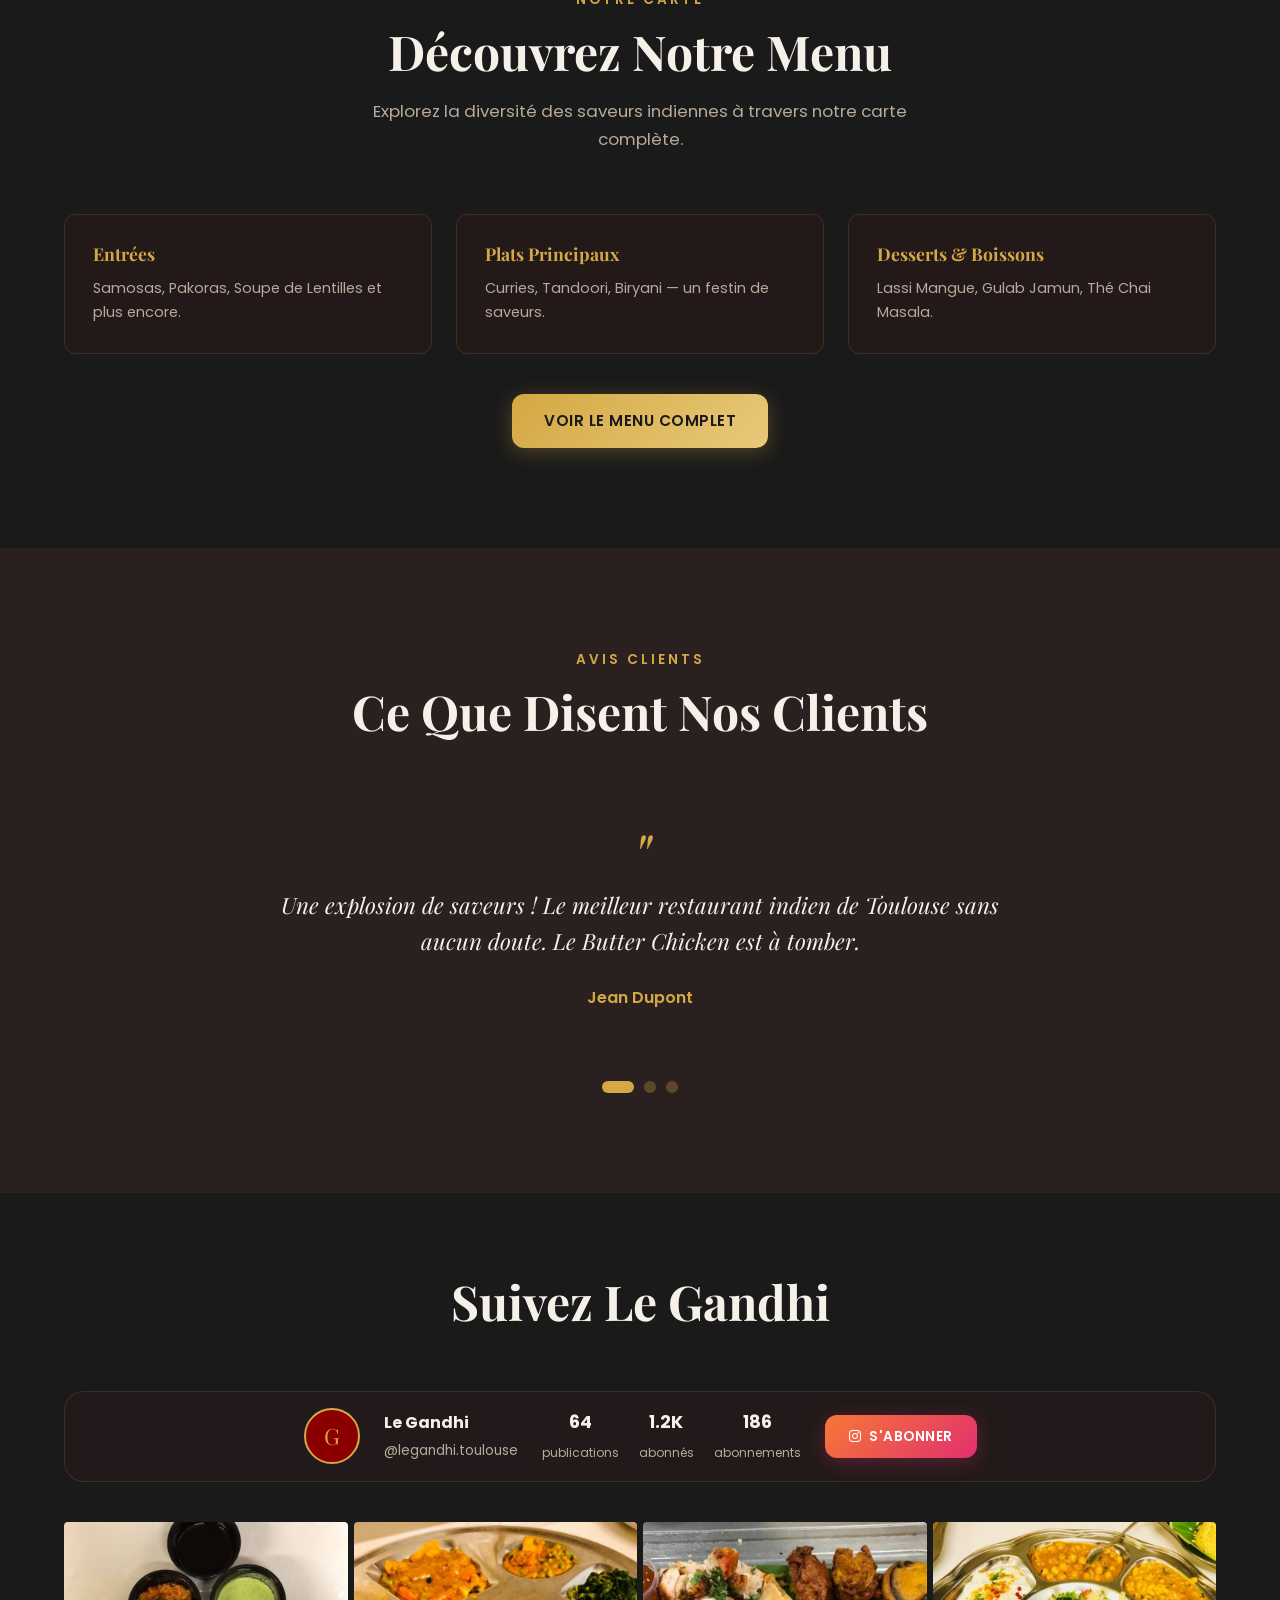
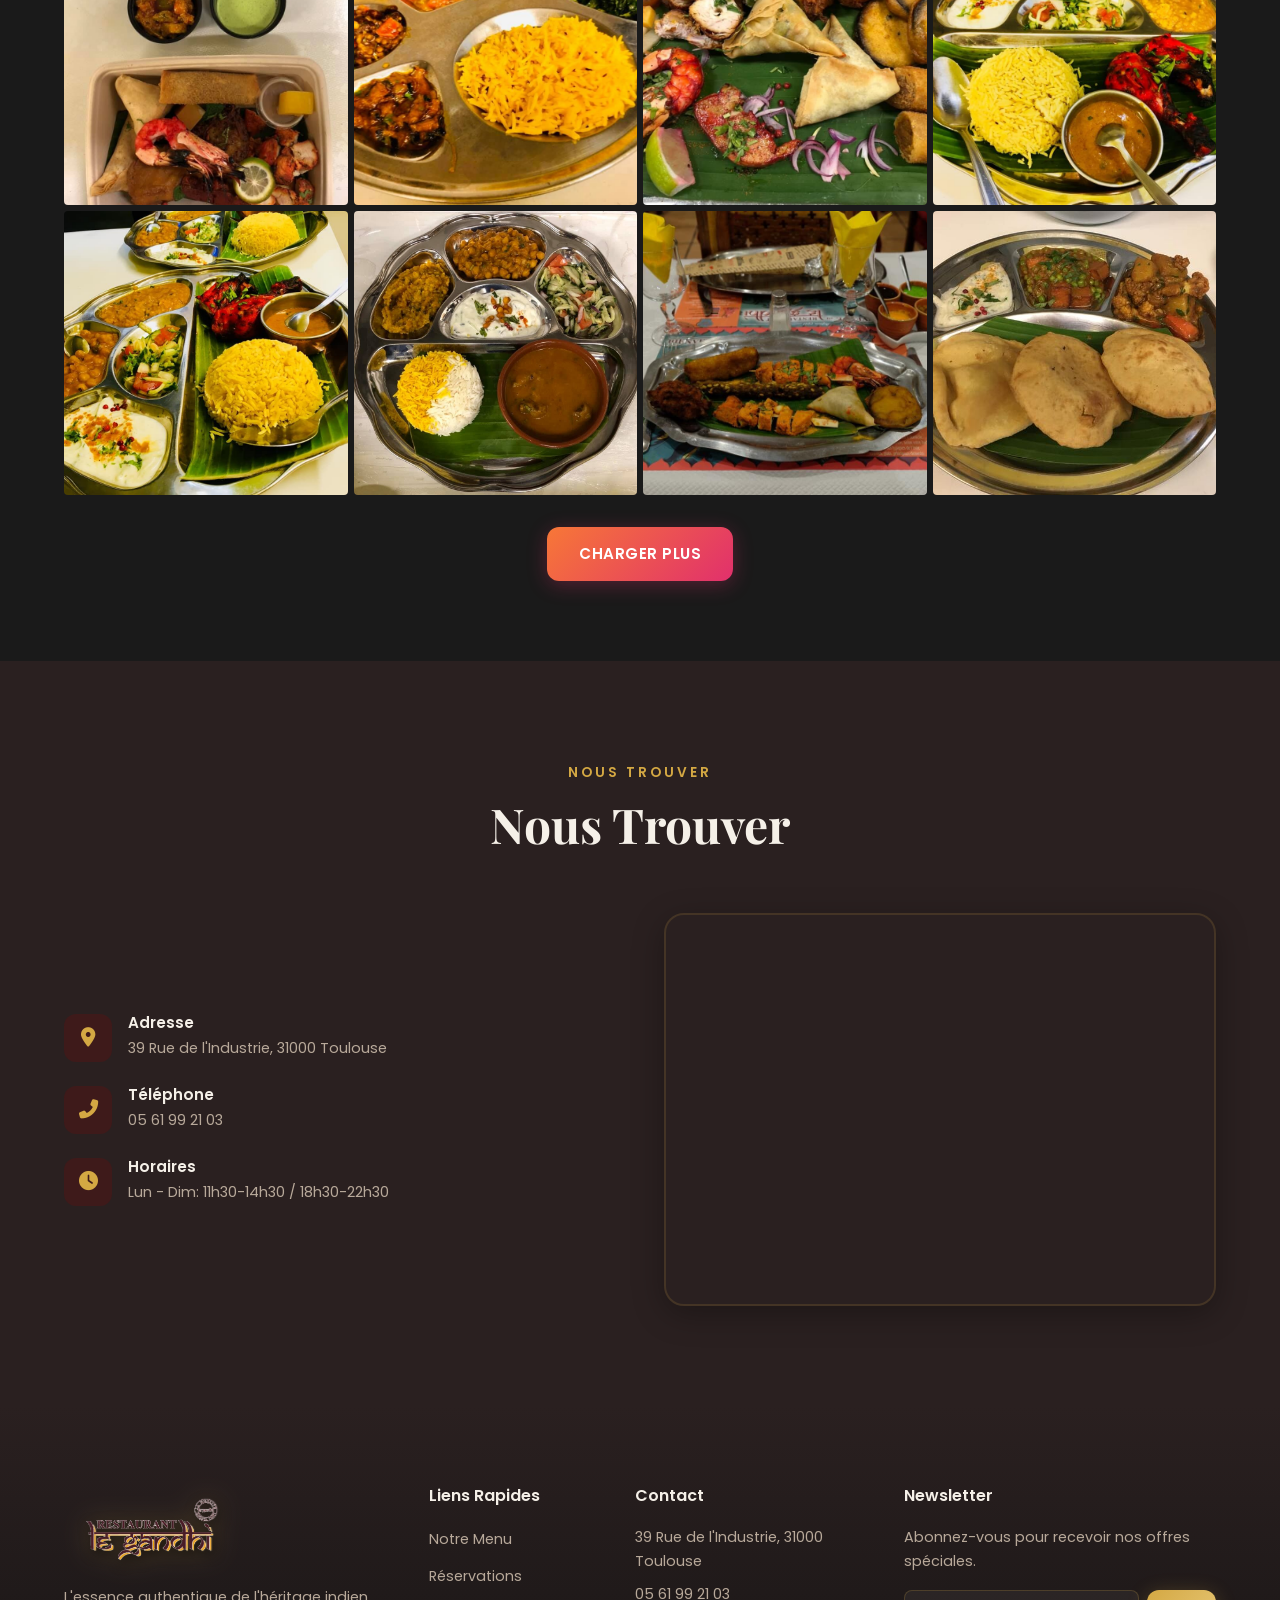
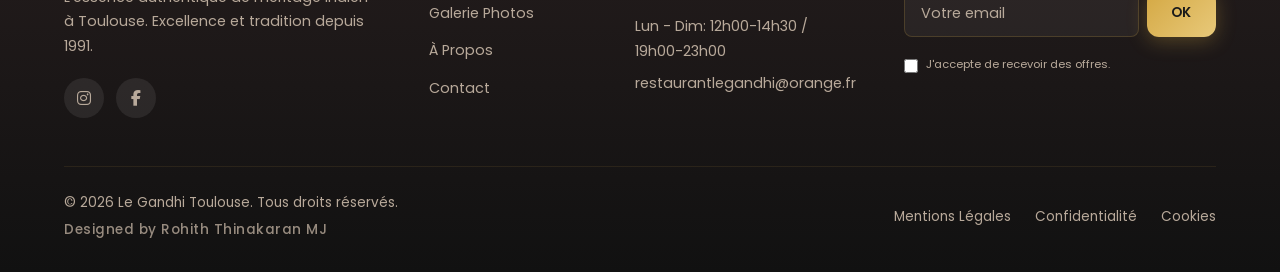
==== commit 86d07b79: "style: update delivery logo container layout and image sizing for consistent alignment" ====
--- a/index.html
+++ b/index.html
@@ -170,16 +170,16 @@
           <h2 data-i18n="deliveryTitle">Livraison à Domicile</h2>
           <p data-i18n="deliveryDesc">Retrouvez-nous sur vos plateformes préférées</p>
         </div>
-        <div class="delivery-logos">
-          <div class="delivery-logo">
+        <div class="delivery-logos" style="display:flex; align-items:center; gap:32px; flex-wrap:wrap;">
+          <div class="delivery-logo" style="display:flex; align-items:center; justify-content:center; width:180px; height:80px;">
             <img src="https://upload.wikimedia.org/wikipedia/commons/b/b3/Uber_Eats_2020_logo.svg" alt="Uber Eats"
-              style="height:54px; width:auto; display:block;">
-          </div>
-          <div class="delivery-logo">
-            <img src="Deliveroo logo.png" alt="Deliveroo" style="height:54px; width:auto; display:block;">
-          </div>
-          <div class="delivery-logo">
-            <img src="Just_Eat.png" alt="Just Eat" style="height:54px; width:auto; display:block;">
+              style="max-height:80px; max-width:180px; width:auto; height:auto; object-fit:contain;">
+          </div>
+          <div class="delivery-logo" style="display:flex; align-items:center; justify-content:center; width:180px; height:80px;">
+            <img src="Deliveroo logo.png" alt="Deliveroo" style="max-height:80px; max-width:180px; width:auto; height:auto; object-fit:contain;">
+          </div>
+          <div class="delivery-logo" style="display:flex; align-items:center; justify-content:center; width:180px; height:80px;">
+            <img src="Just_Eat.png" alt="Just Eat" style="max-height:80px; max-width:180px; width:auto; height:auto; object-fit:contain;">
           </div>
         </div>
       </div>
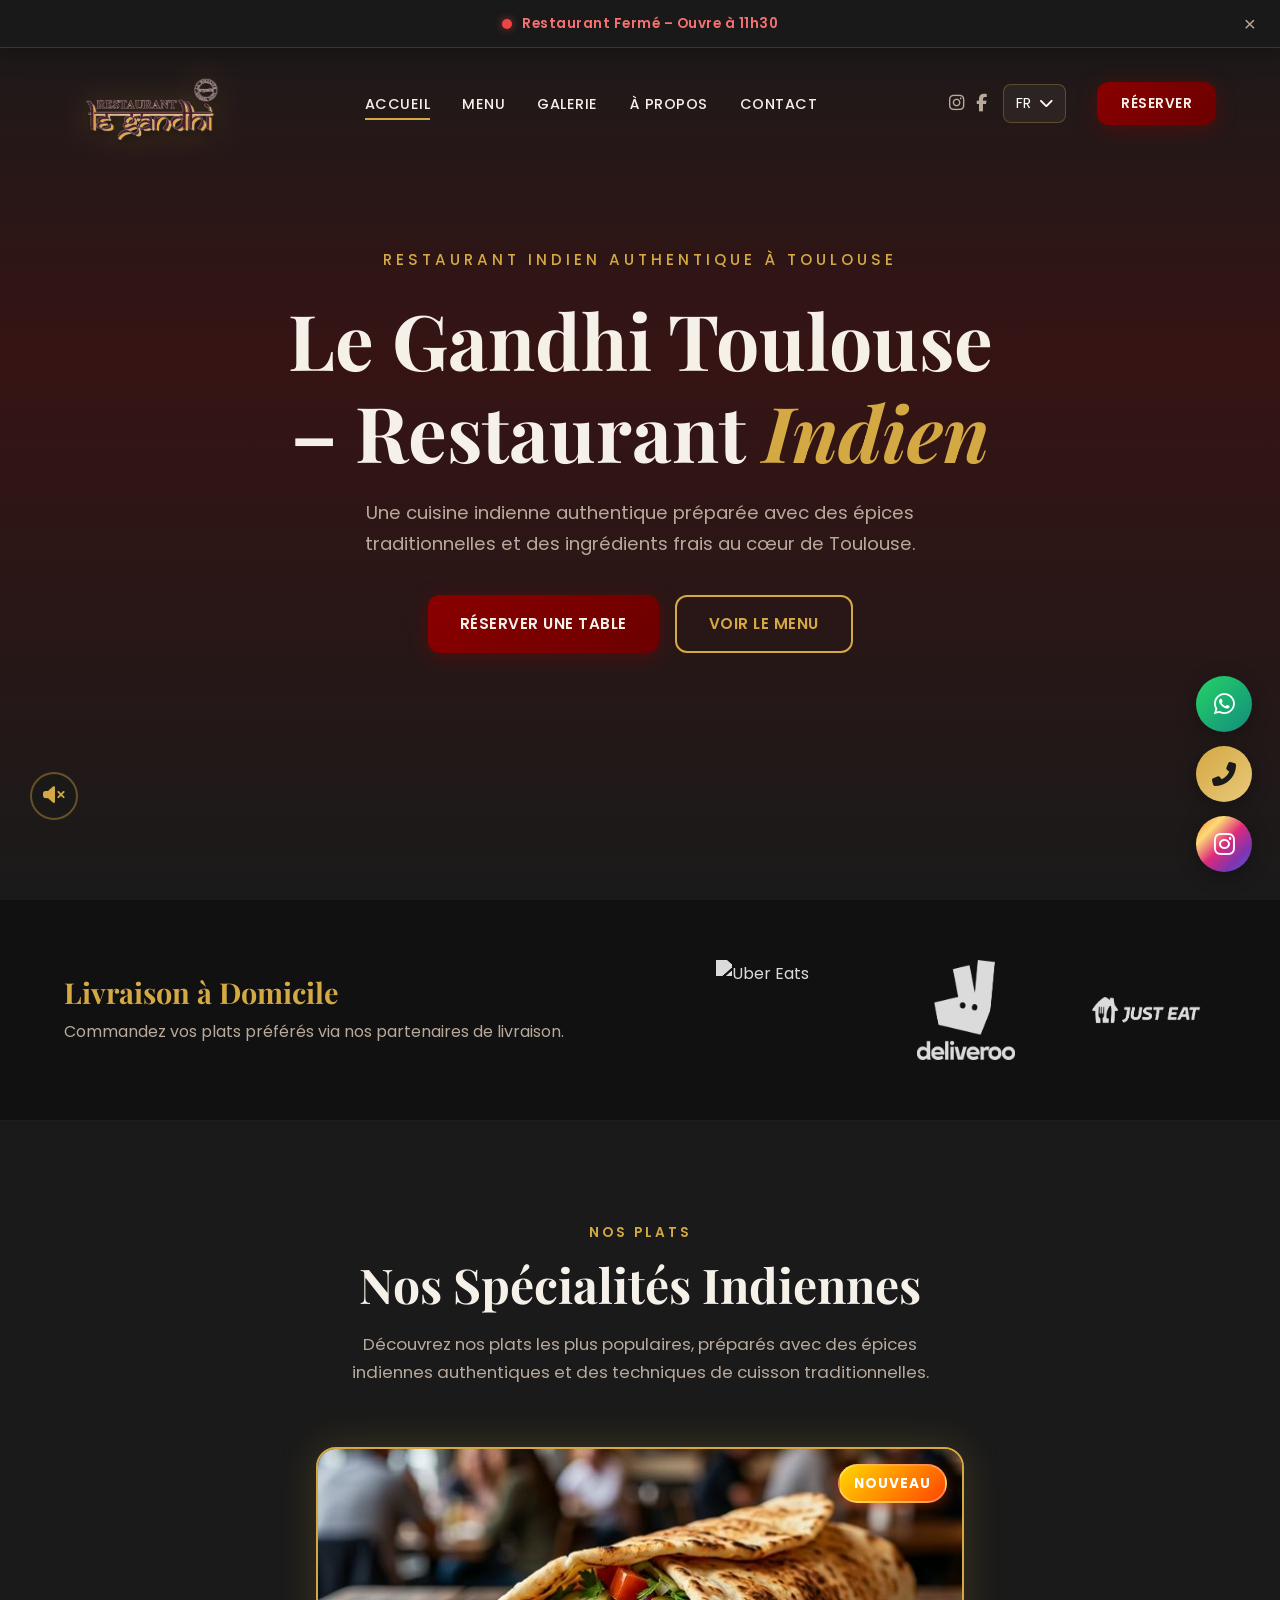
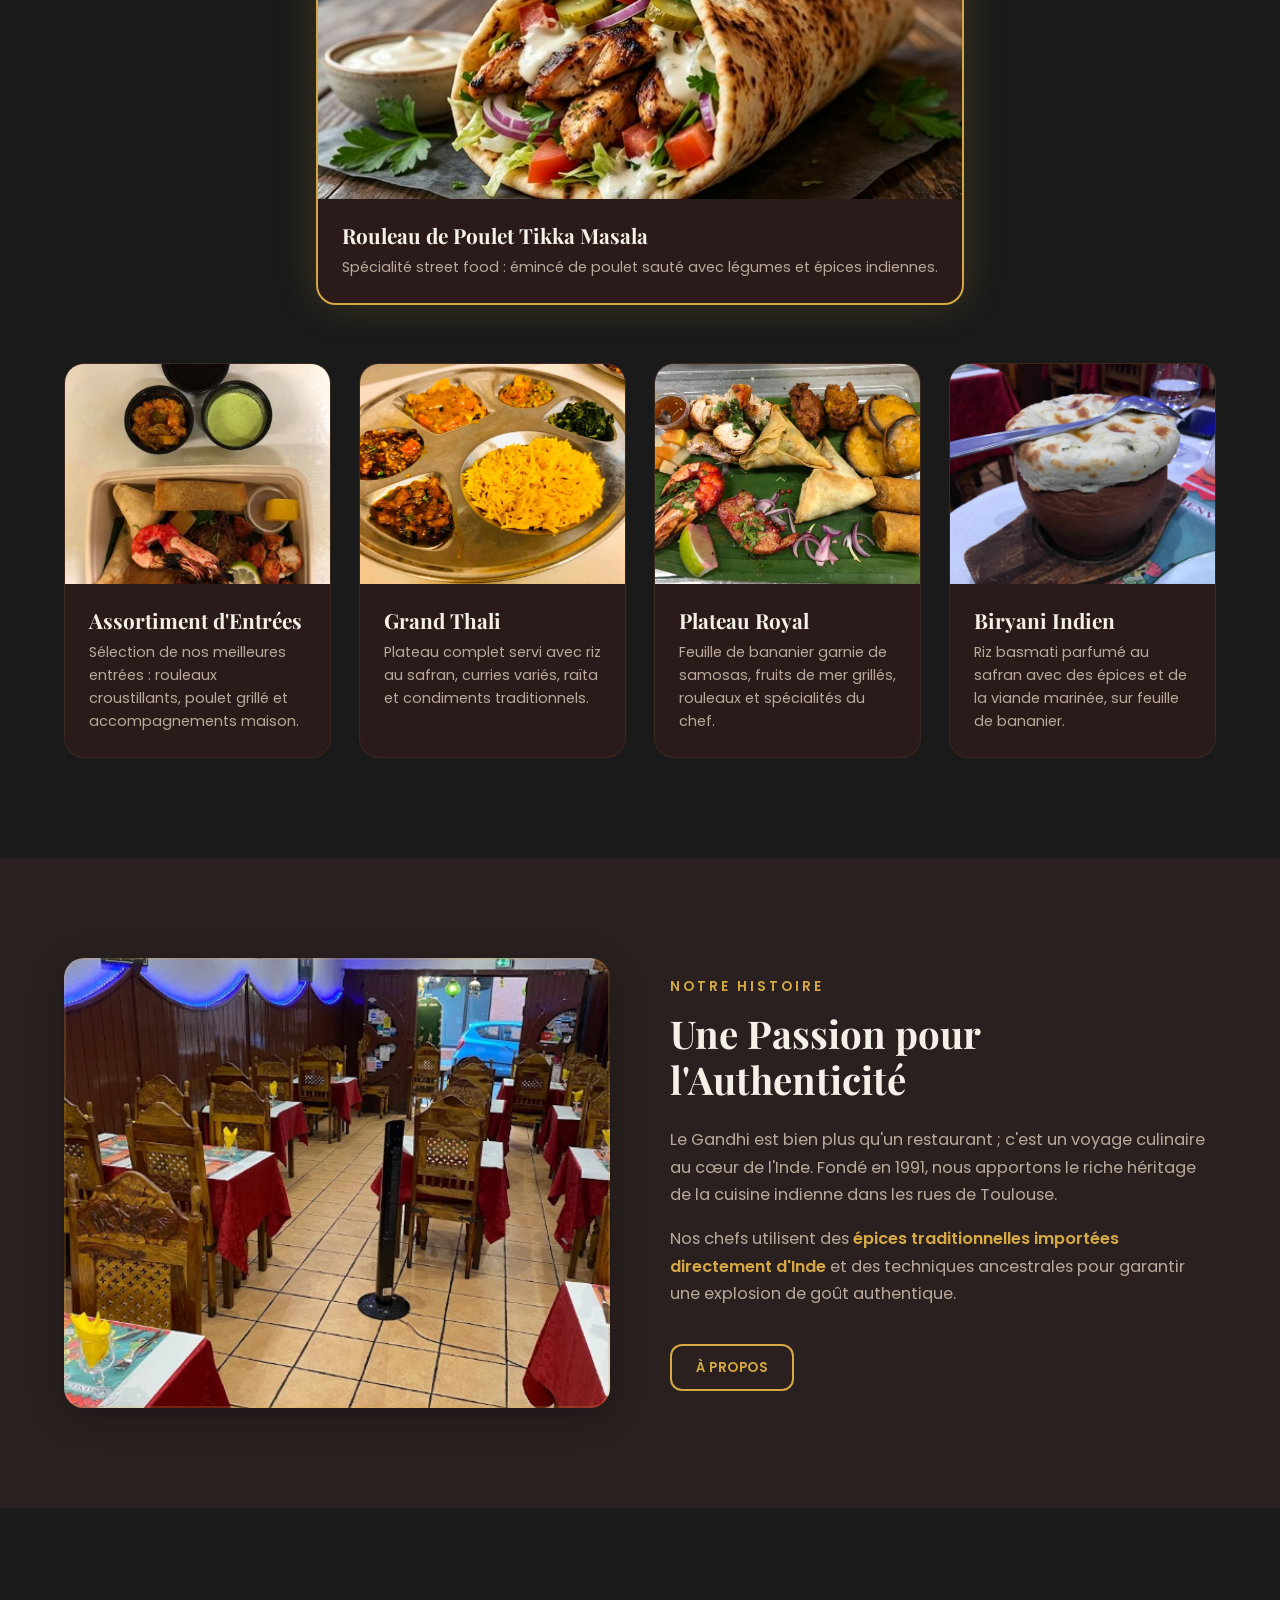
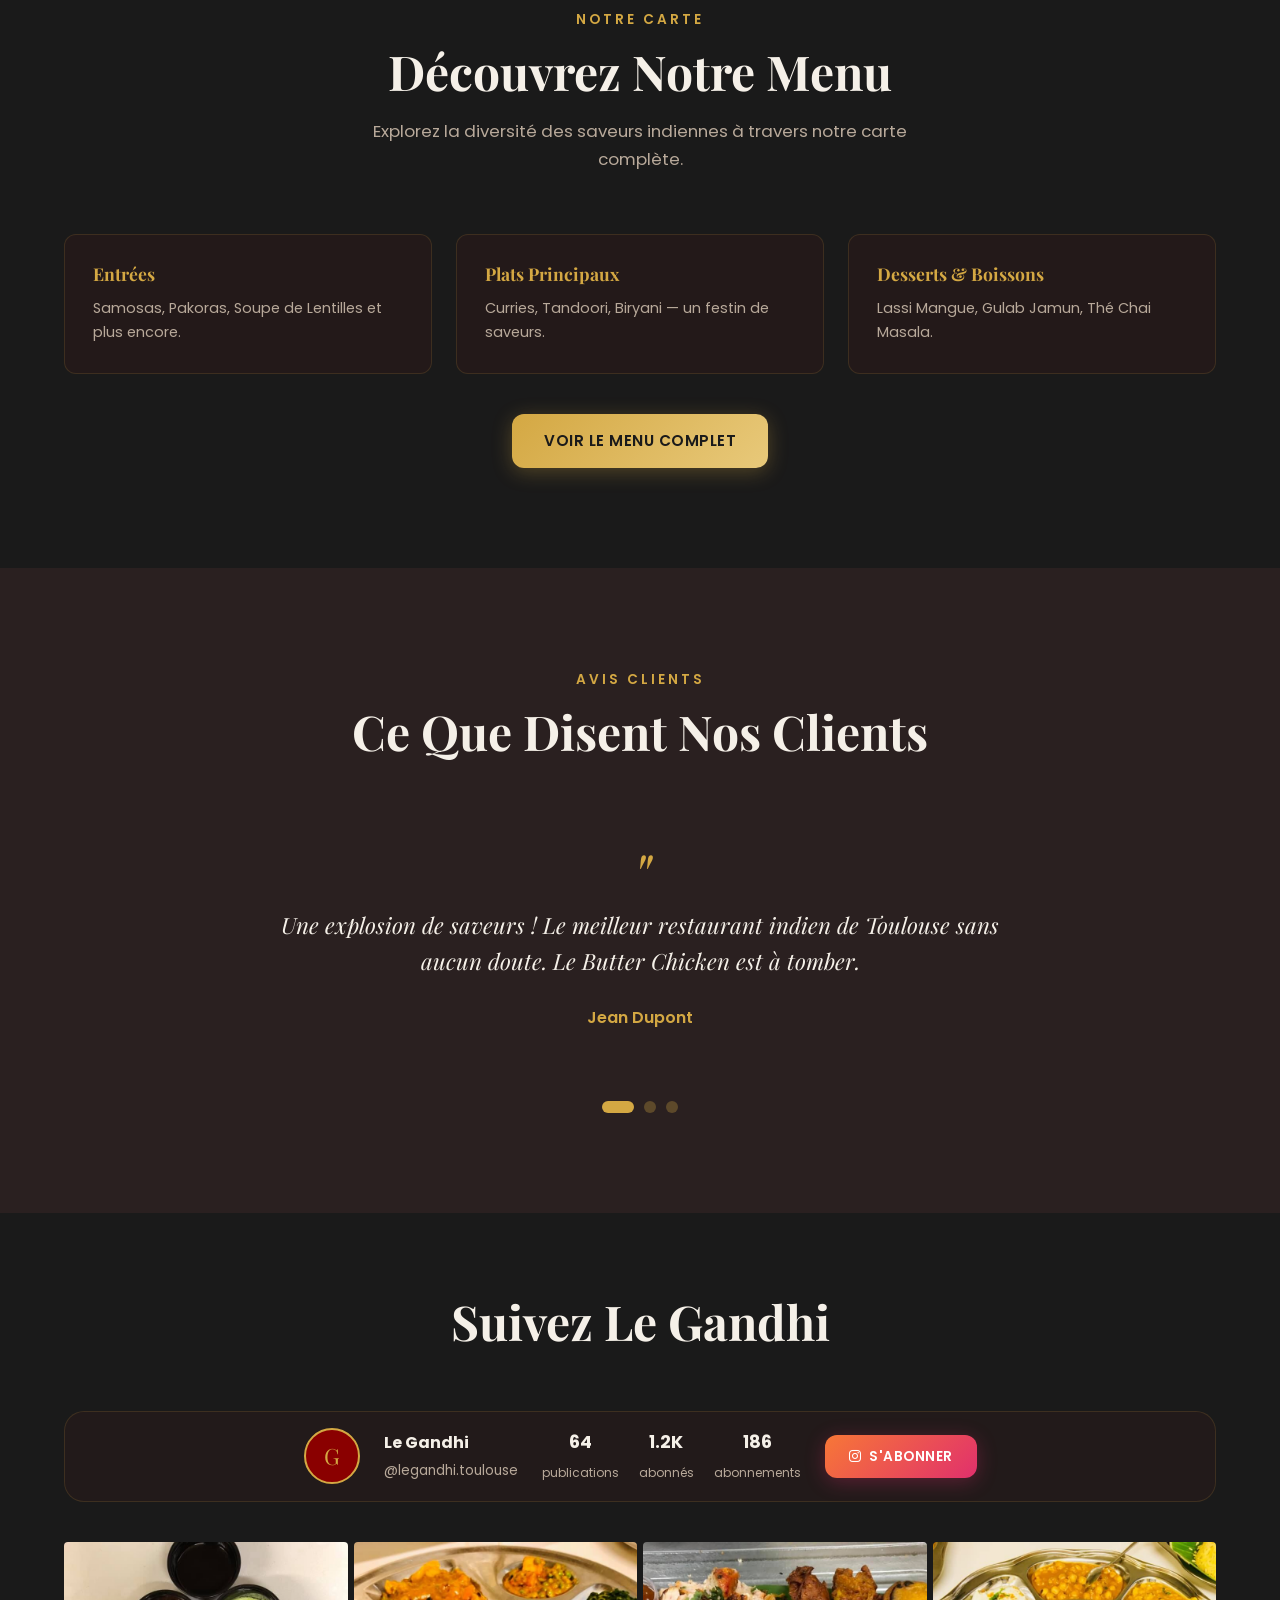
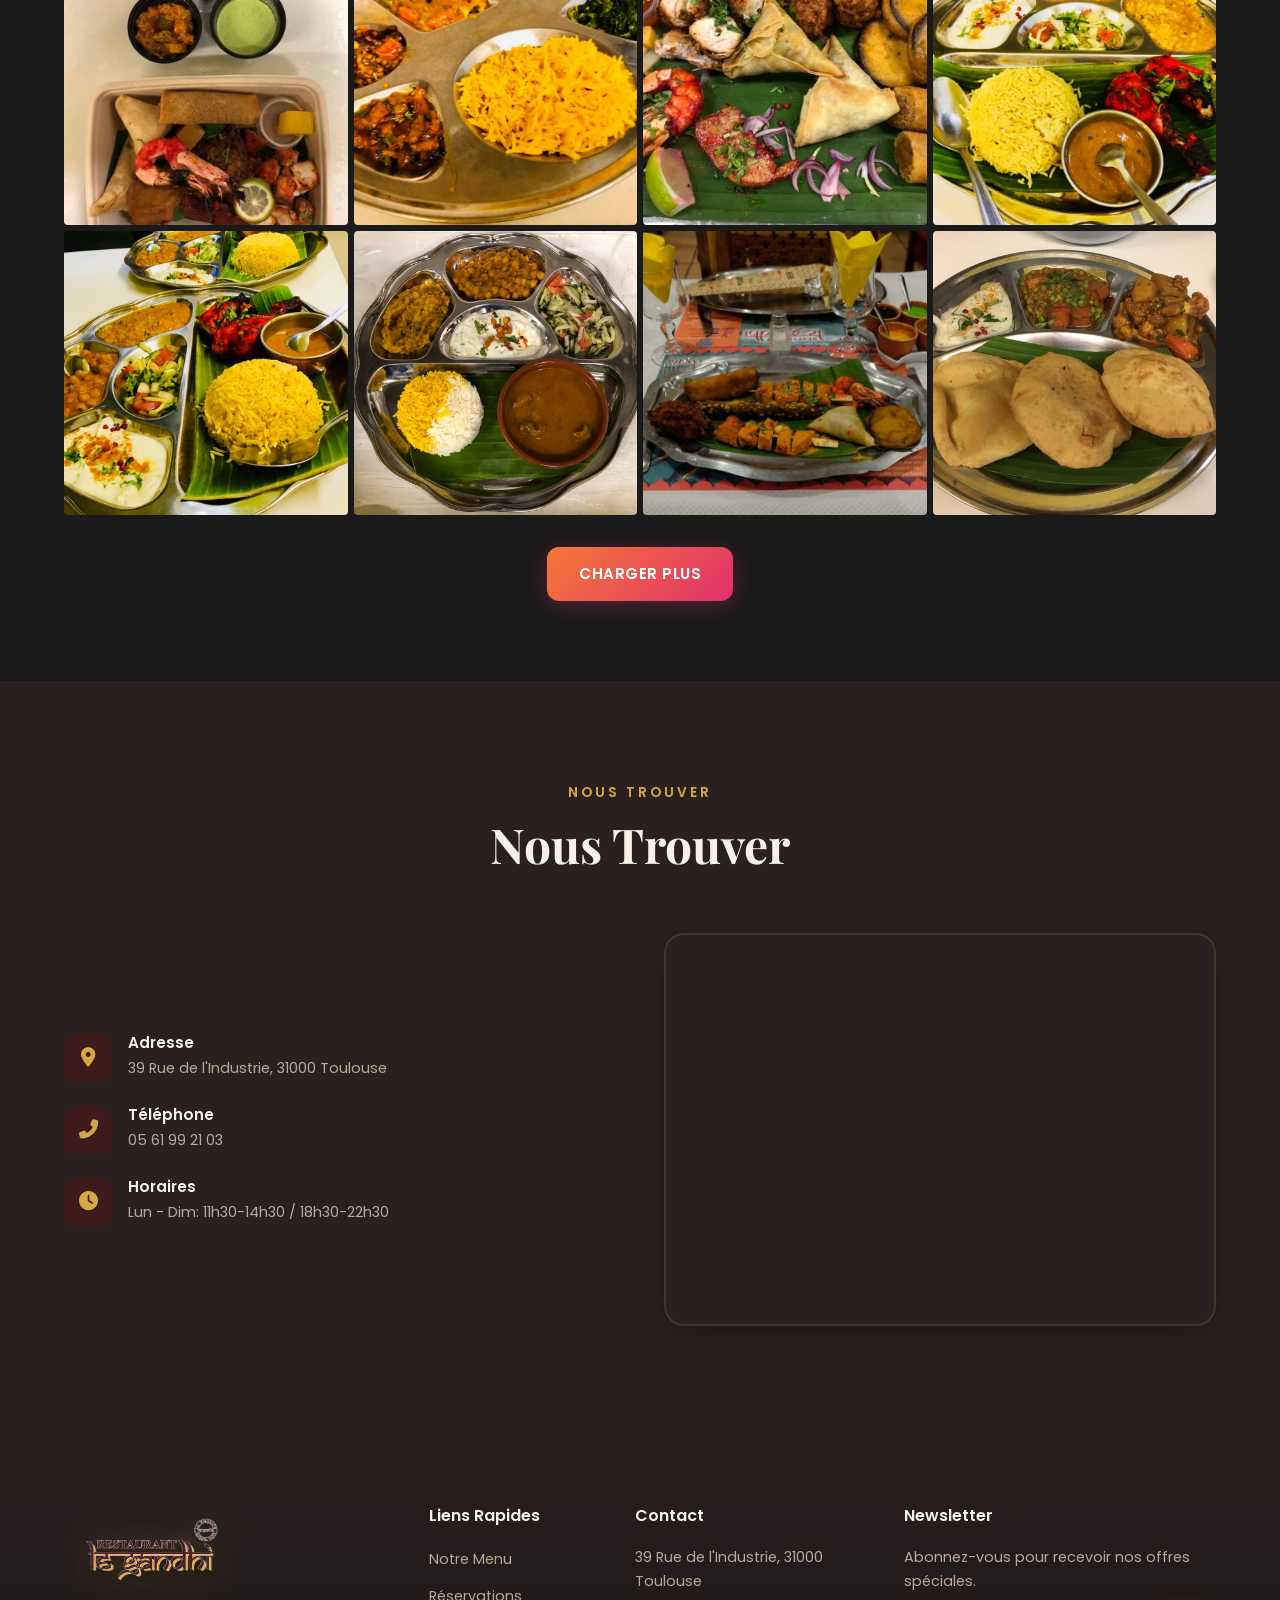
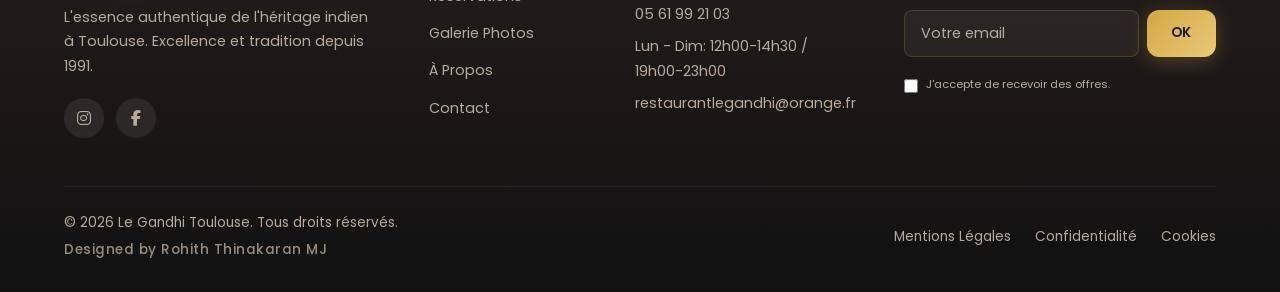
==== commit 762c619a: "feat: update delivery logo assets and standardize container styling in index.html" ====
--- a/index.html
+++ b/index.html
@@ -170,18 +170,19 @@
           <h2 data-i18n="deliveryTitle">Livraison à Domicile</h2>
           <p data-i18n="deliveryDesc">Retrouvez-nous sur vos plateformes préférées</p>
         </div>
-        <div class="delivery-logos" style="display:flex; align-items:center; gap:32px; flex-wrap:wrap;">
-          <div class="delivery-logo" style="display:flex; align-items:center; justify-content:center; width:180px; height:80px;">
+        <div class="delivery-logos" style="display:flex; align-items:center; justify-content:center; gap:40px; flex-wrap:wrap;">
+          <div class="delivery-logo" style="display:flex; align-items:center; justify-content:center; width:140px; height:100px;">
             <img src="https://upload.wikimedia.org/wikipedia/commons/b/b3/Uber_Eats_2020_logo.svg" alt="Uber Eats"
-              style="max-height:80px; max-width:180px; width:auto; height:auto; object-fit:contain;">
-          </div>
-          <div class="delivery-logo" style="display:flex; align-items:center; justify-content:center; width:180px; height:80px;">
-            <img src="Deliveroo logo.png" alt="Deliveroo" style="max-height:80px; max-width:180px; width:auto; height:auto; object-fit:contain;">
-          </div>
-          <div class="delivery-logo" style="display:flex; align-items:center; justify-content:center; width:180px; height:80px;">
-            <img src="Just_Eat.png" alt="Just Eat" style="max-height:80px; max-width:180px; width:auto; height:auto; object-fit:contain;">
-          </div>
-        </div>
+              style="width:140px; height:100px; object-fit:contain;">
+          </div>
+          <div class="delivery-logo" style="display:flex; align-items:center; justify-content:center; width:140px; height:100px;">
+            <img src="deliveroo-seeklogo.png" alt="Deliveroo" style="width:140px; height:100px; object-fit:contain;">
+          </div>
+          <div class="delivery-logo" style="display:flex; align-items:center; justify-content:center; width:140px; height:100px;">
+            <img src="Just_Eat.png" alt="Just Eat" style="width:140px; height:100px; object-fit:contain;">
+          </div>
+        </div>
+
       </div>
     </div>
   </section>
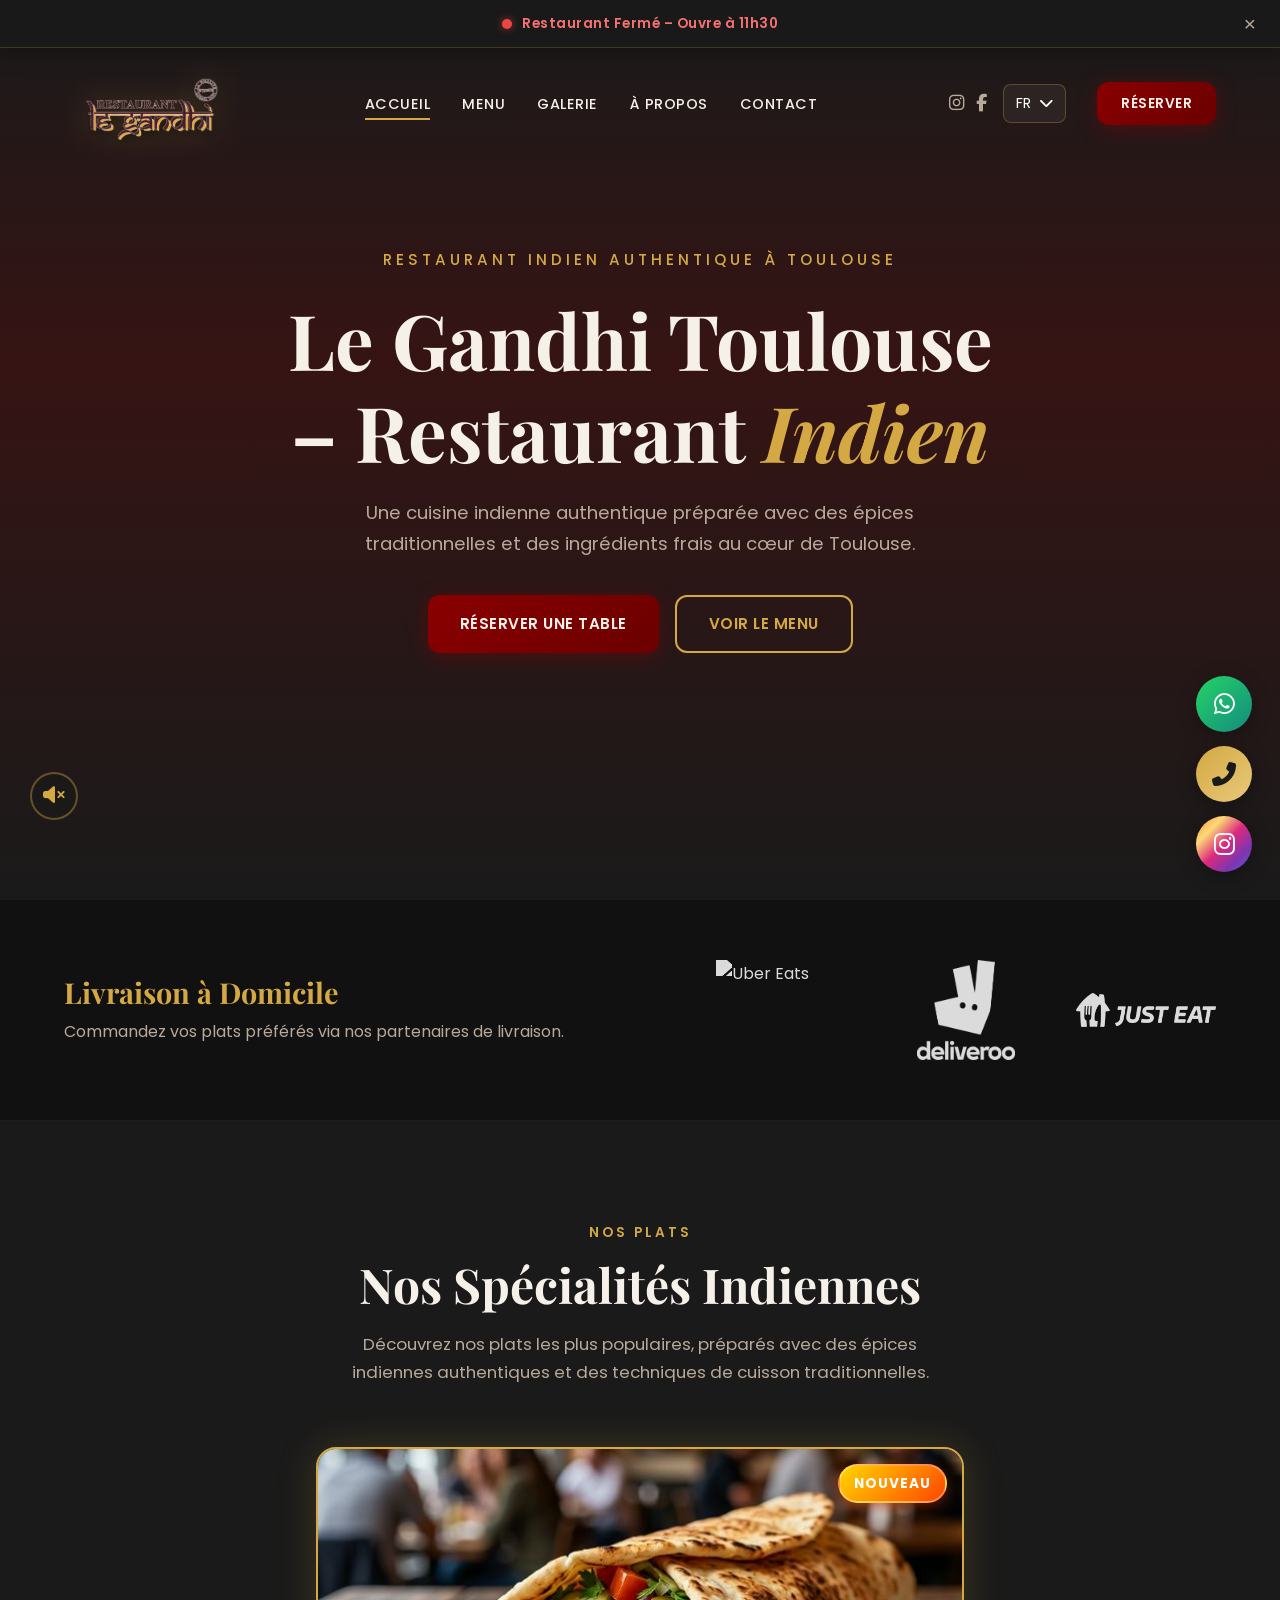
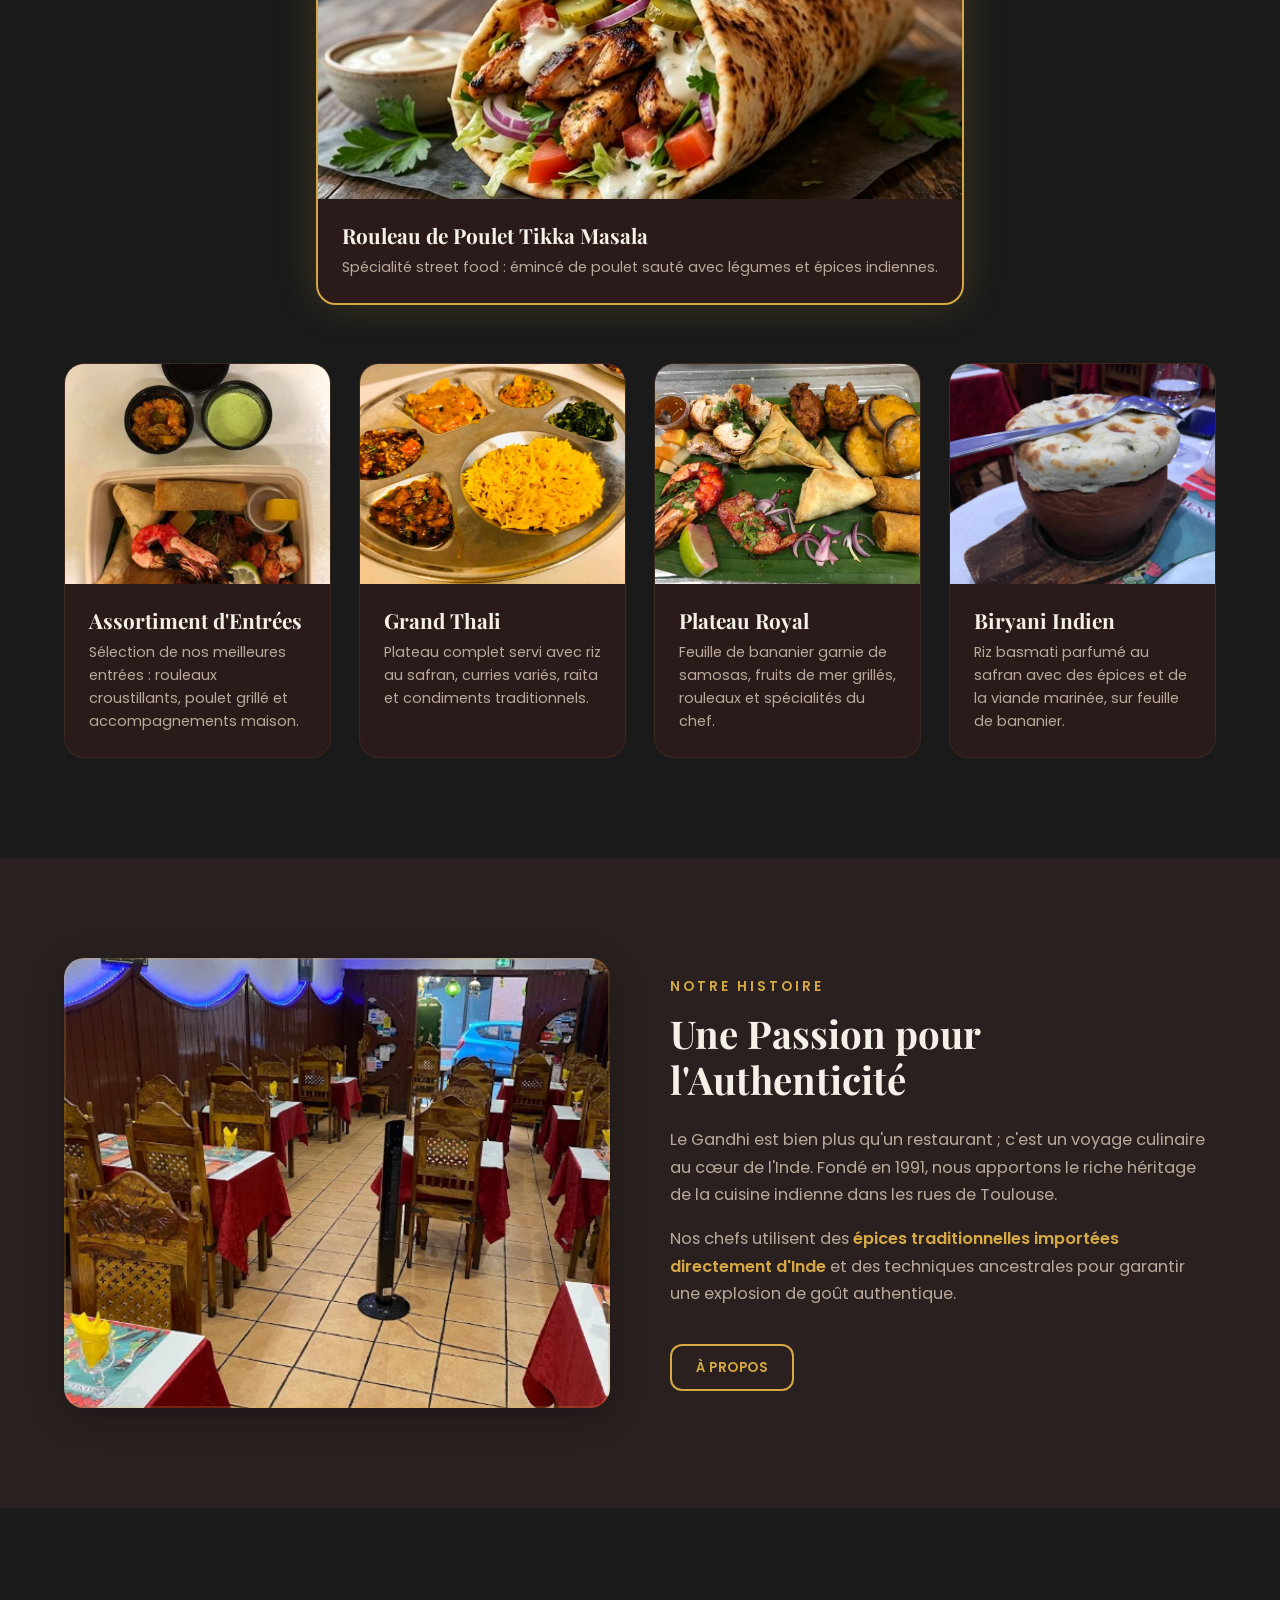
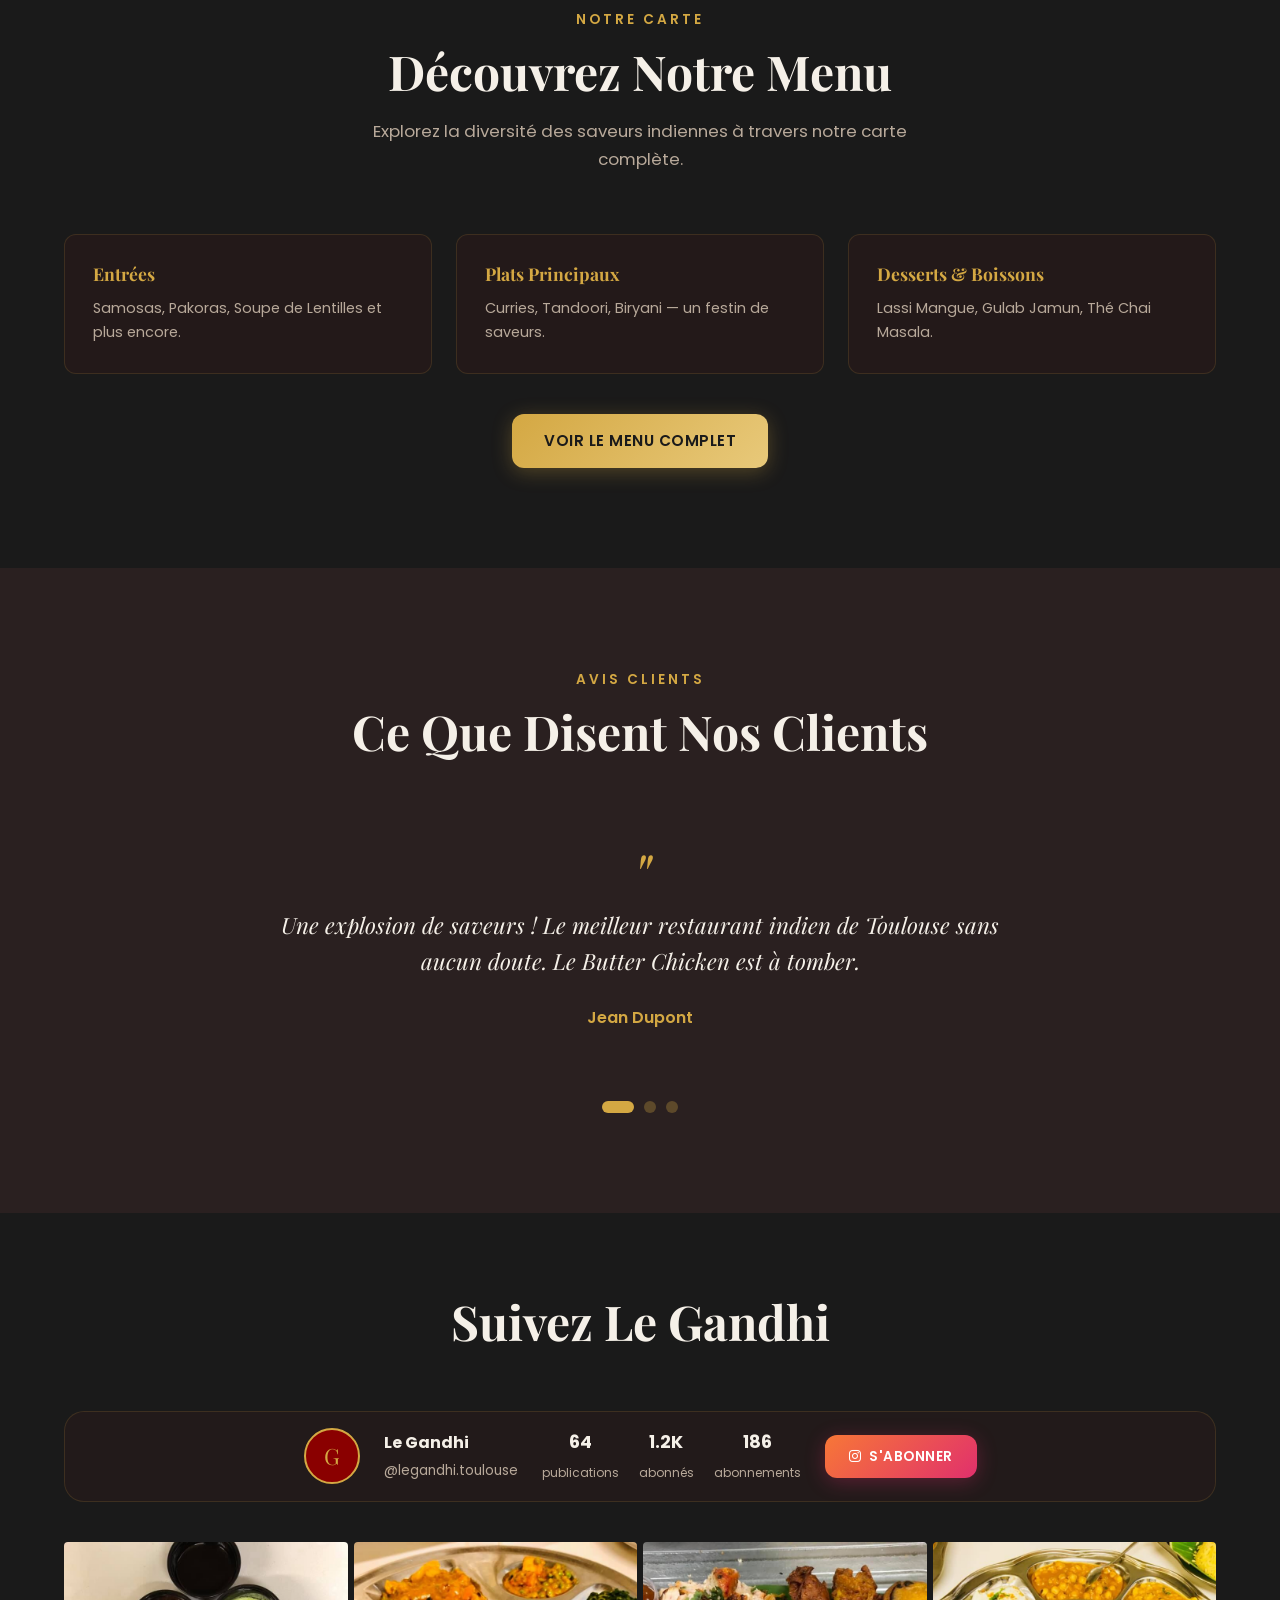
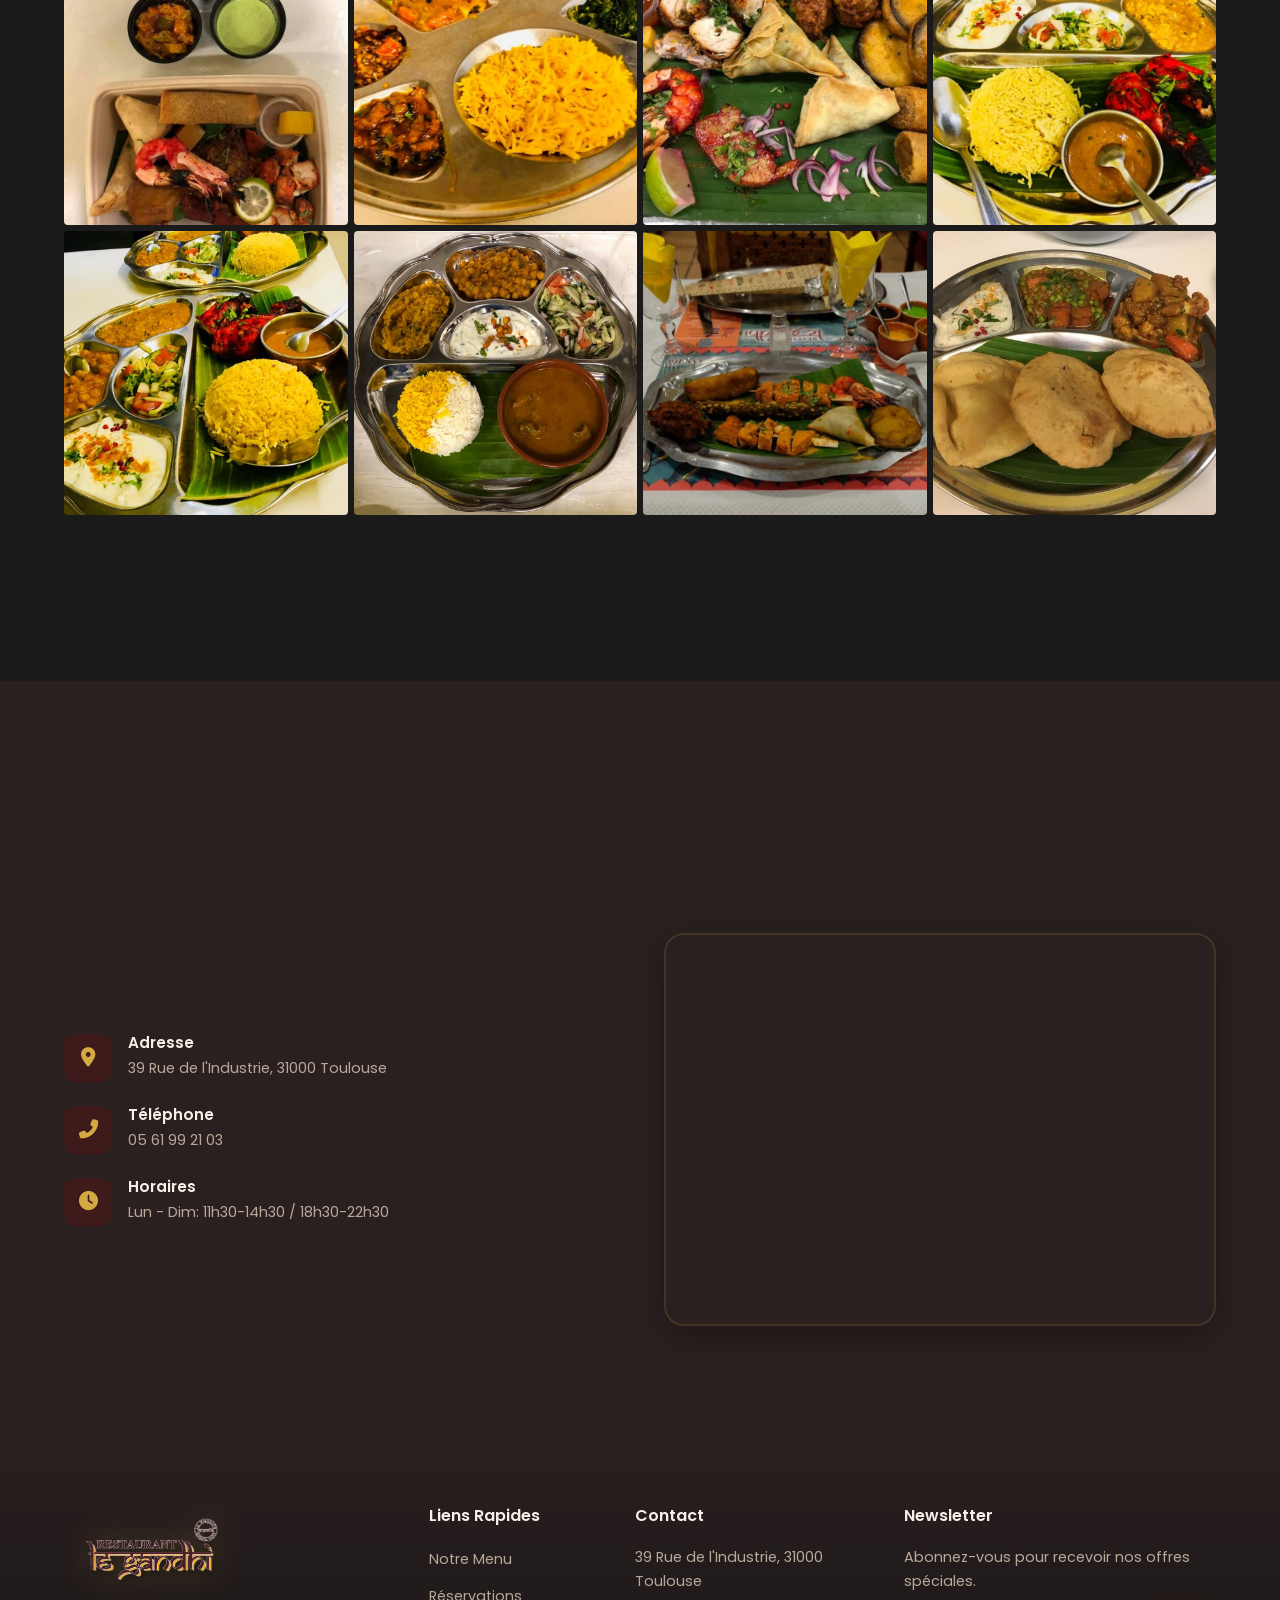
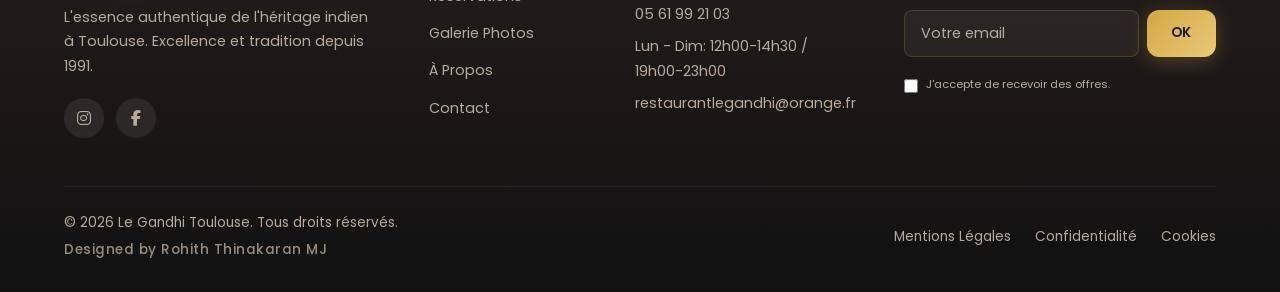
==== commit 9c21fae7: "feat: update Just Eat logo image source and add new asset file" ====
--- a/index.html
+++ b/index.html
@@ -179,7 +179,7 @@
             <img src="deliveroo-seeklogo.png" alt="Deliveroo" style="width:140px; height:100px; object-fit:contain;">
           </div>
           <div class="delivery-logo" style="display:flex; align-items:center; justify-content:center; width:140px; height:100px;">
-            <img src="Just_Eat.png" alt="Just Eat" style="width:140px; height:100px; object-fit:contain;">
+            <img src="just-eat-seeklogo.png" alt="Just Eat" style="width:140px; height:100px; object-fit:contain;">
           </div>
         </div>
 
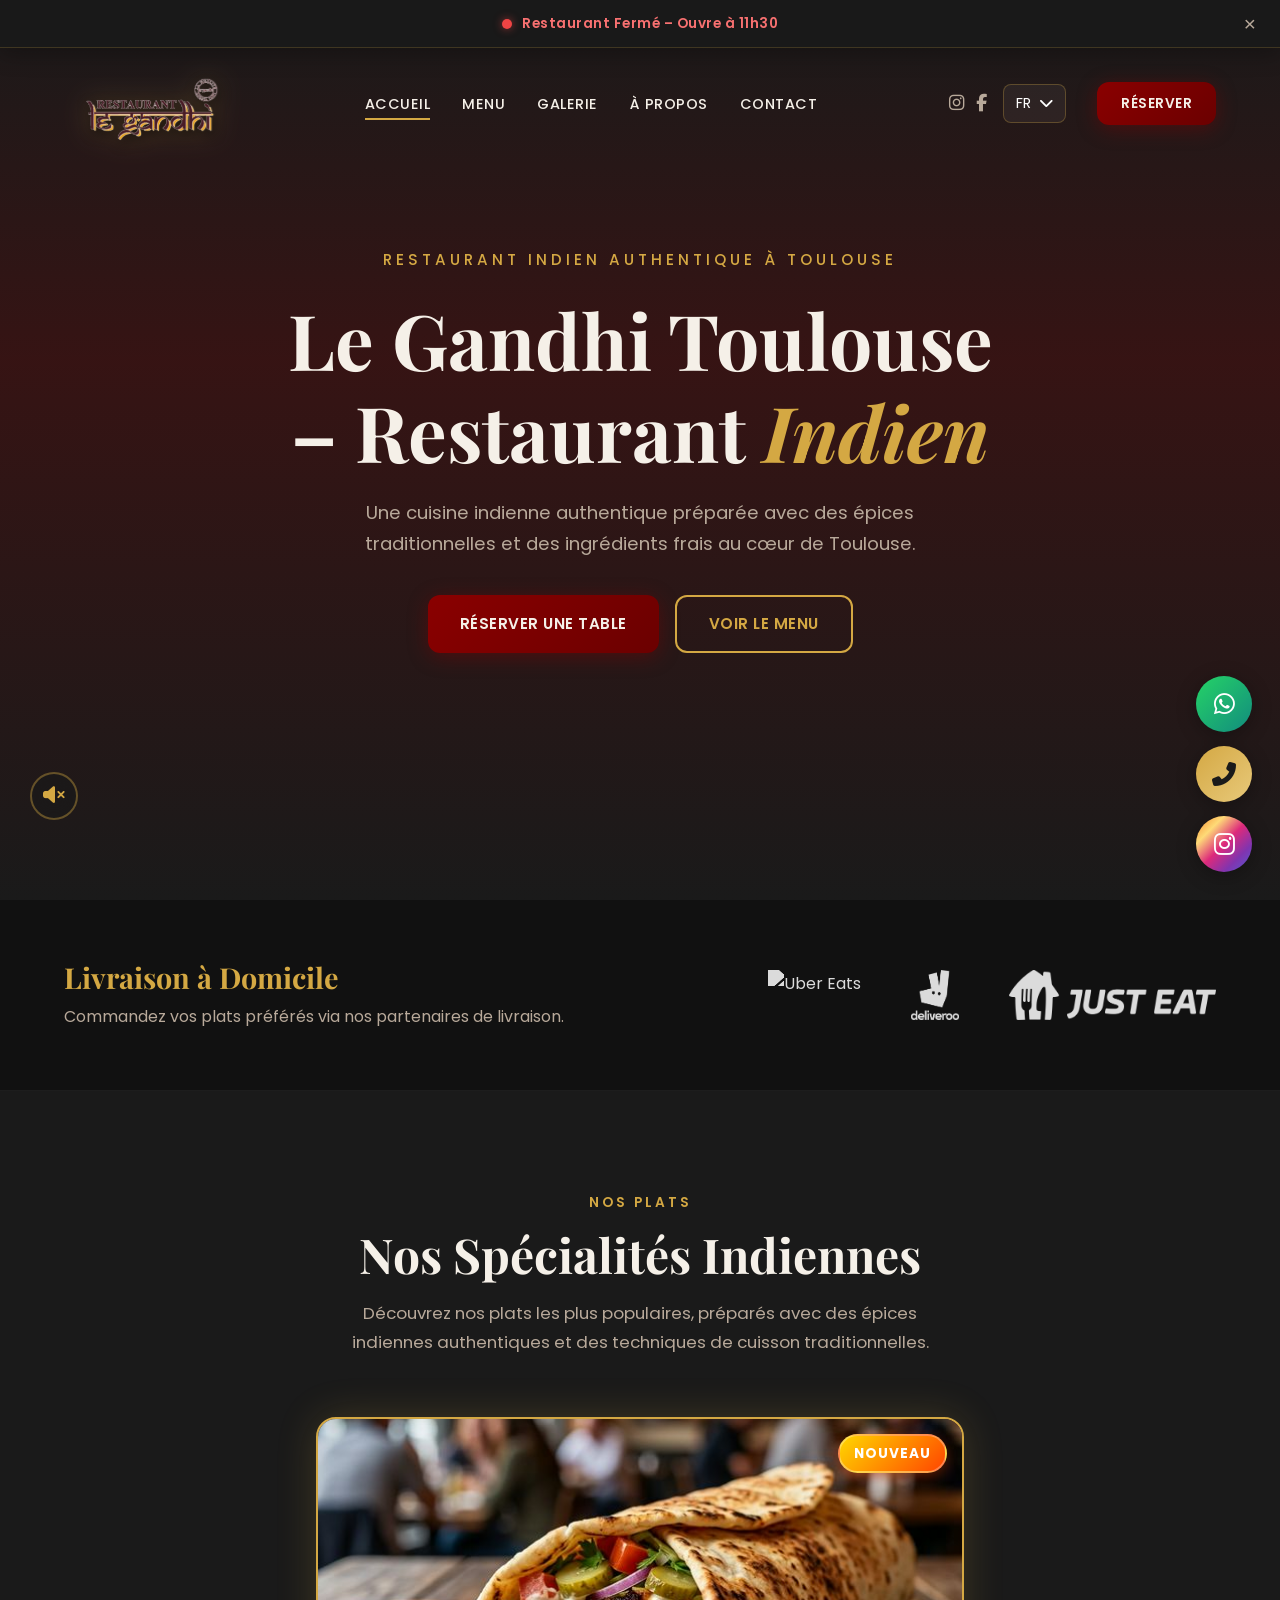
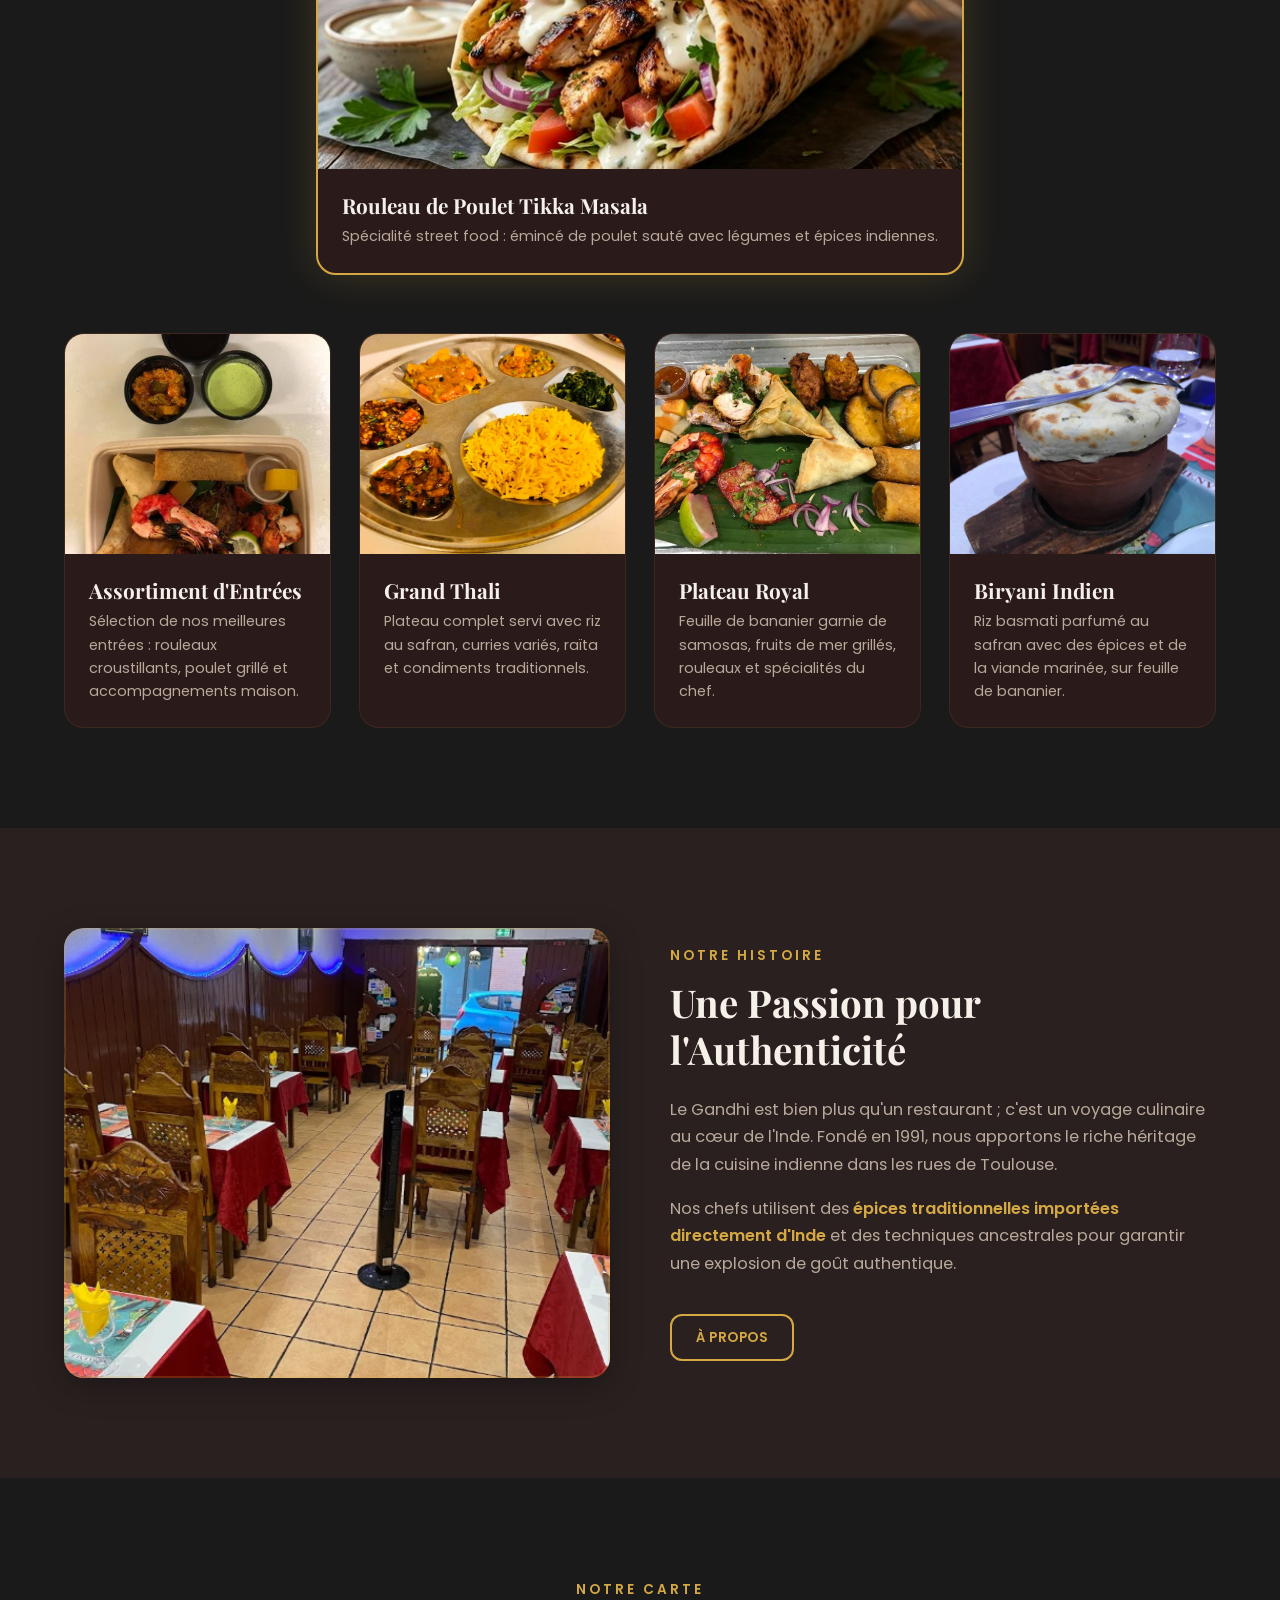
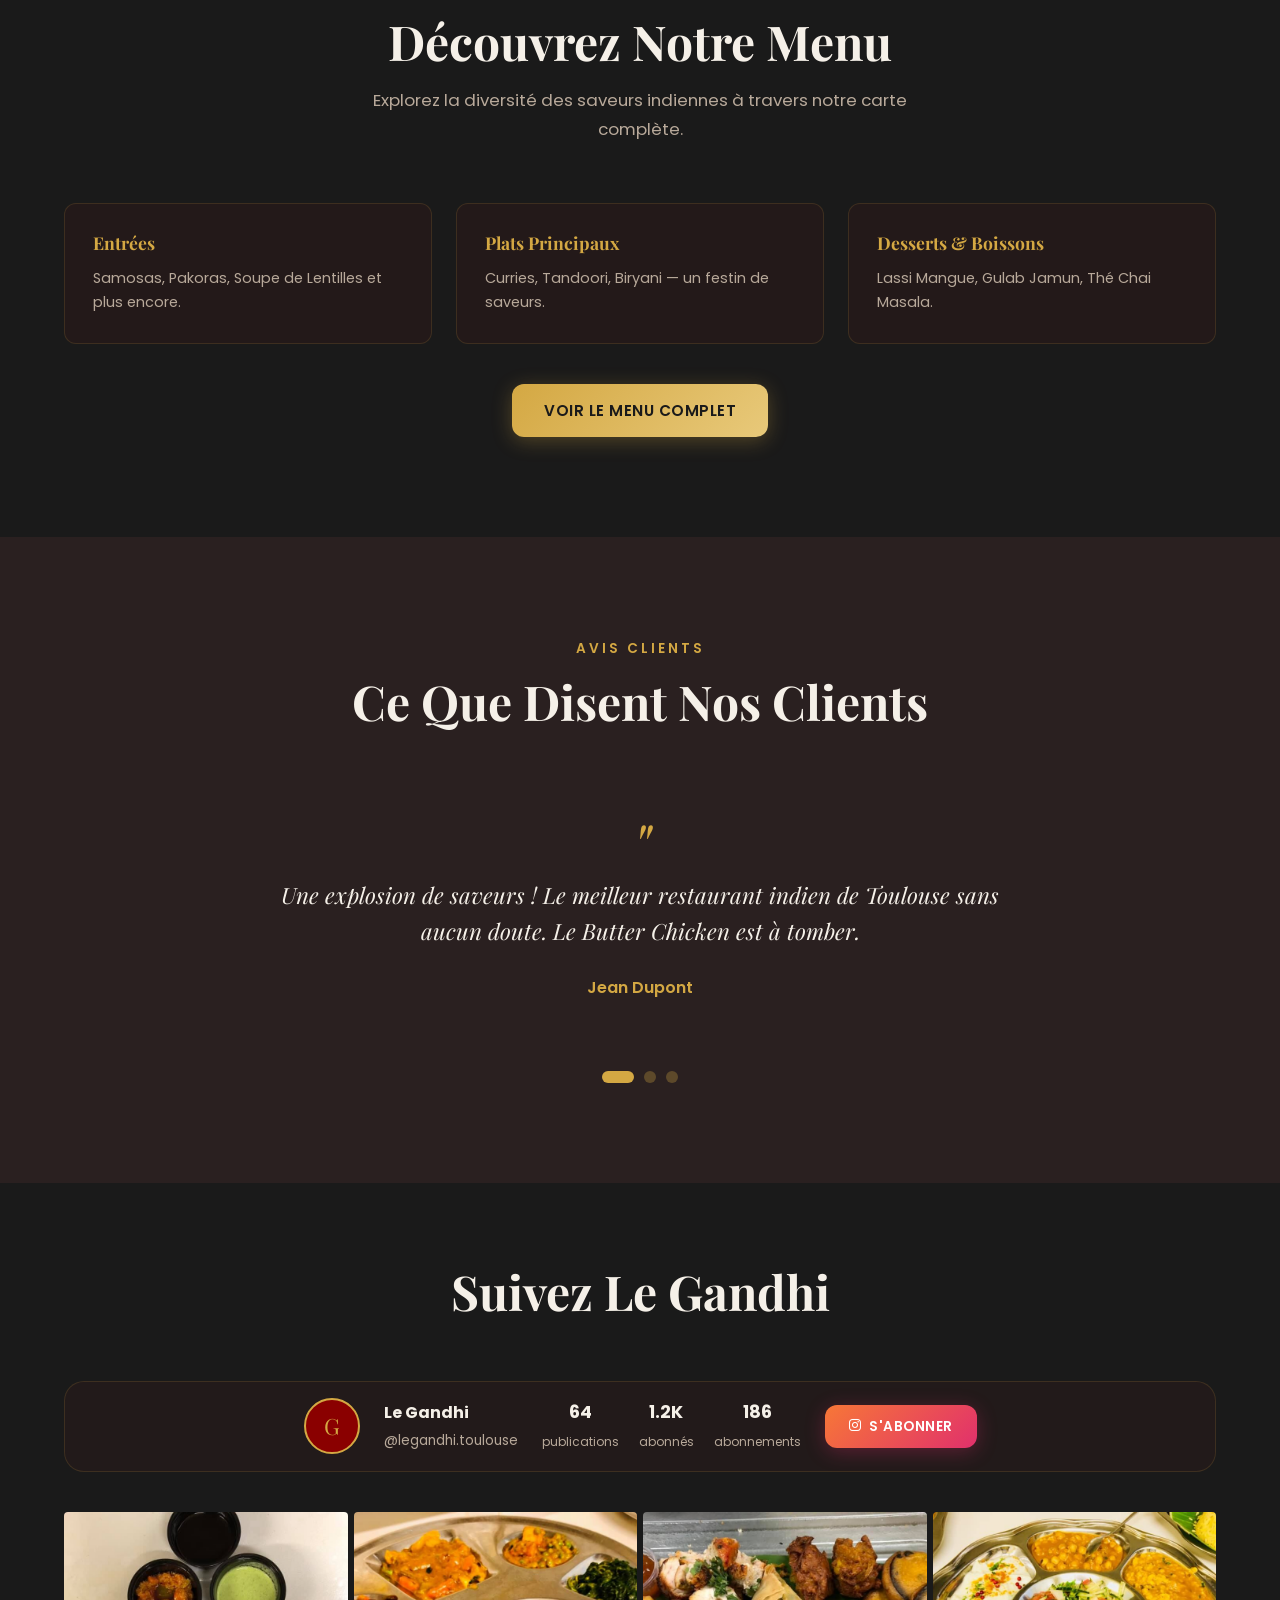
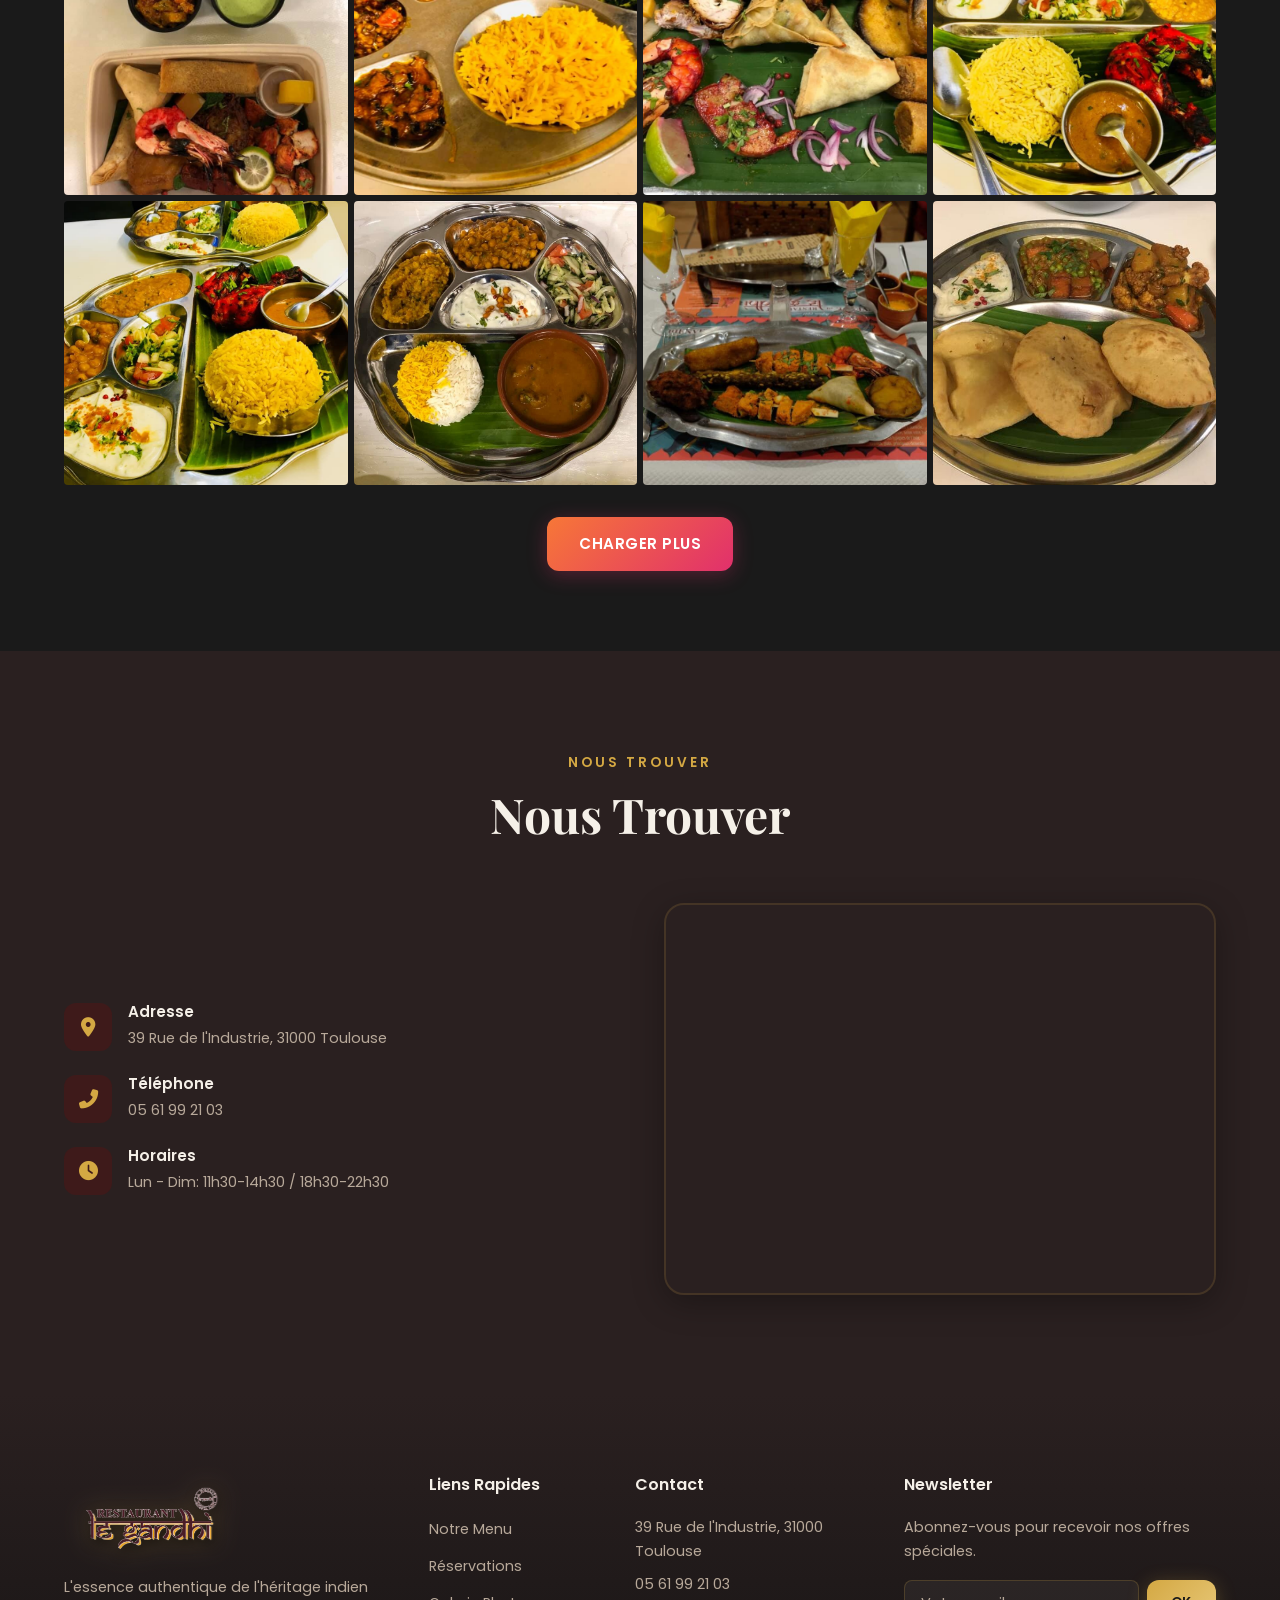
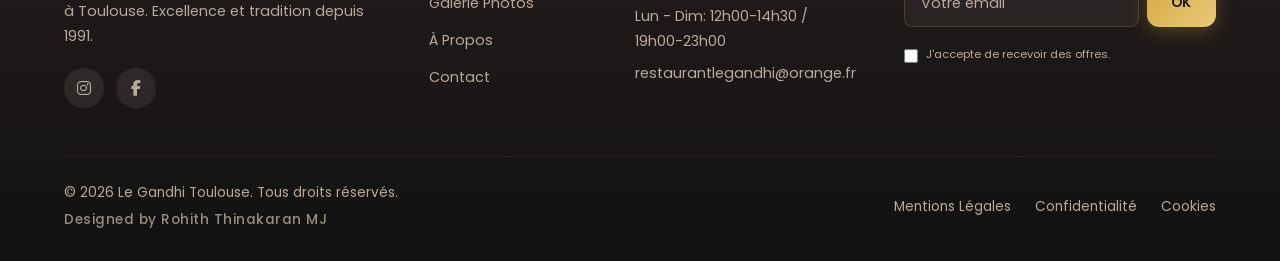
==== commit 276f3348: "style: adjust delivery logo spacing and resize images for better layout consistency" ====
--- a/index.html
+++ b/index.html
@@ -170,16 +170,16 @@
           <h2 data-i18n="deliveryTitle">Livraison à Domicile</h2>
           <p data-i18n="deliveryDesc">Retrouvez-nous sur vos plateformes préférées</p>
         </div>
-        <div class="delivery-logos" style="display:flex; align-items:center; justify-content:center; gap:40px; flex-wrap:wrap;">
-          <div class="delivery-logo" style="display:flex; align-items:center; justify-content:center; width:140px; height:100px;">
+        <div class="delivery-logos" style="display:flex; align-items:center; justify-content:center; gap:50px; flex-wrap:wrap;">
+          <div class="delivery-logo" style="display:flex; align-items:center; justify-content:center;">
             <img src="https://upload.wikimedia.org/wikipedia/commons/b/b3/Uber_Eats_2020_logo.svg" alt="Uber Eats"
-              style="width:140px; height:100px; object-fit:contain;">
-          </div>
-          <div class="delivery-logo" style="display:flex; align-items:center; justify-content:center; width:140px; height:100px;">
-            <img src="deliveroo-seeklogo.png" alt="Deliveroo" style="width:140px; height:100px; object-fit:contain;">
-          </div>
-          <div class="delivery-logo" style="display:flex; align-items:center; justify-content:center; width:140px; height:100px;">
-            <img src="just-eat-seeklogo.png" alt="Just Eat" style="width:140px; height:100px; object-fit:contain;">
+              style="height:50px; width:auto; object-fit:contain;">
+          </div>
+          <div class="delivery-logo" style="display:flex; align-items:center; justify-content:center;">
+            <img src="deliveroo-seeklogo.png" alt="Deliveroo" style="height:50px; width:auto; object-fit:contain;">
+          </div>
+          <div class="delivery-logo" style="display:flex; align-items:center; justify-content:center;">
+            <img src="just-eat-seeklogo.png" alt="Just Eat" style="height:50px; width:auto; object-fit:contain;">
           </div>
         </div>
 
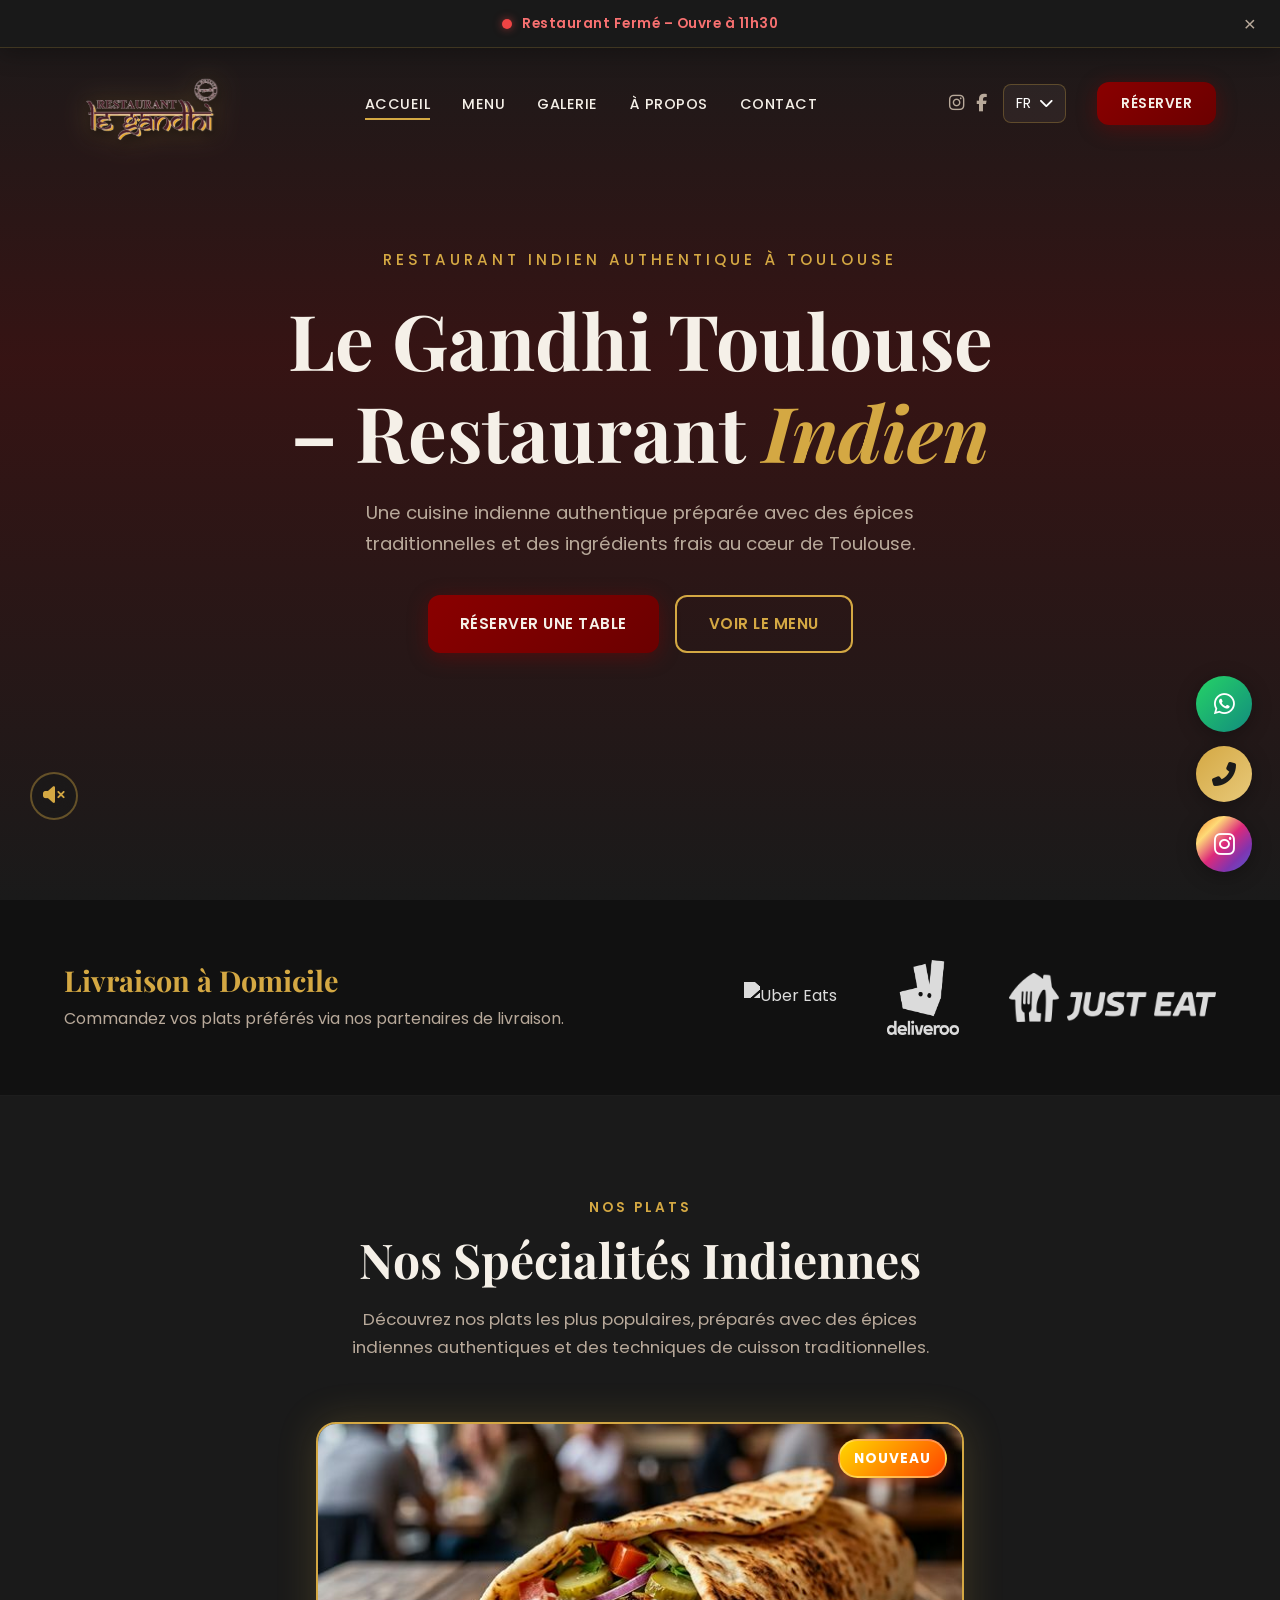
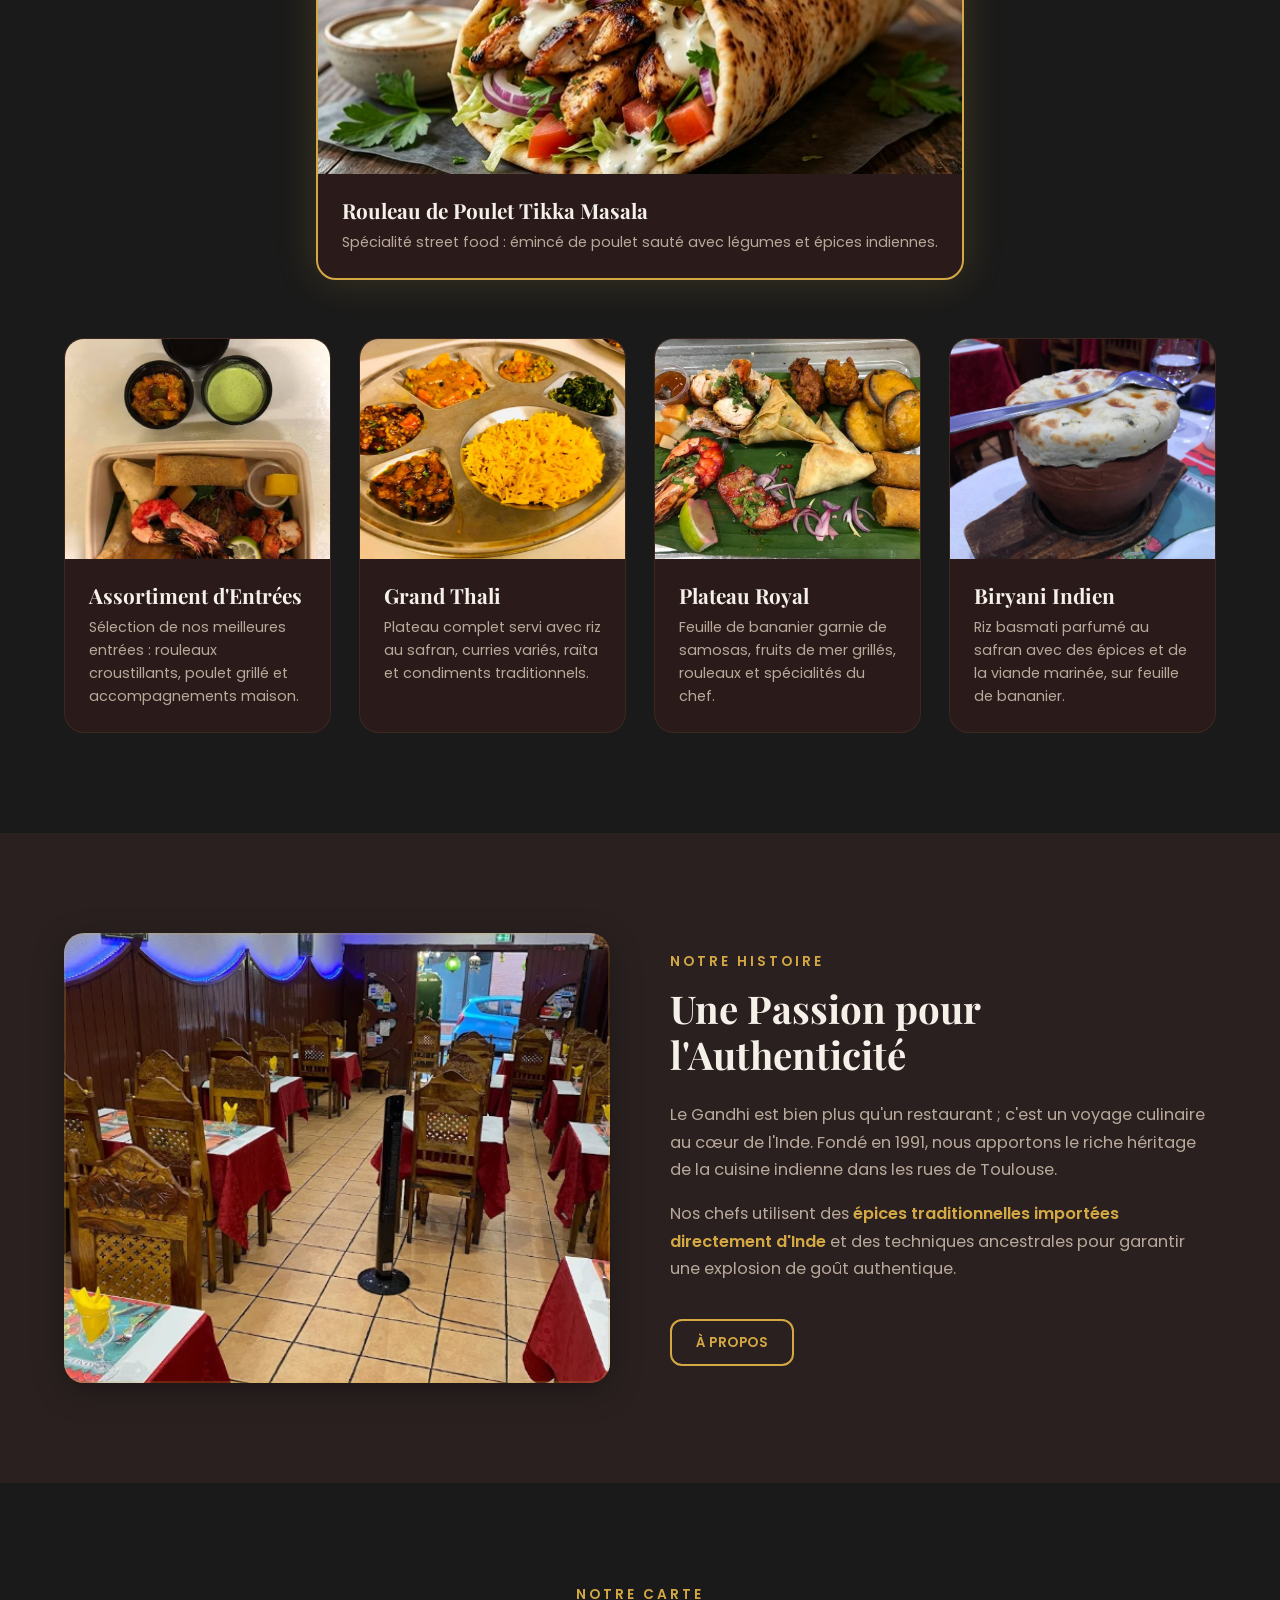
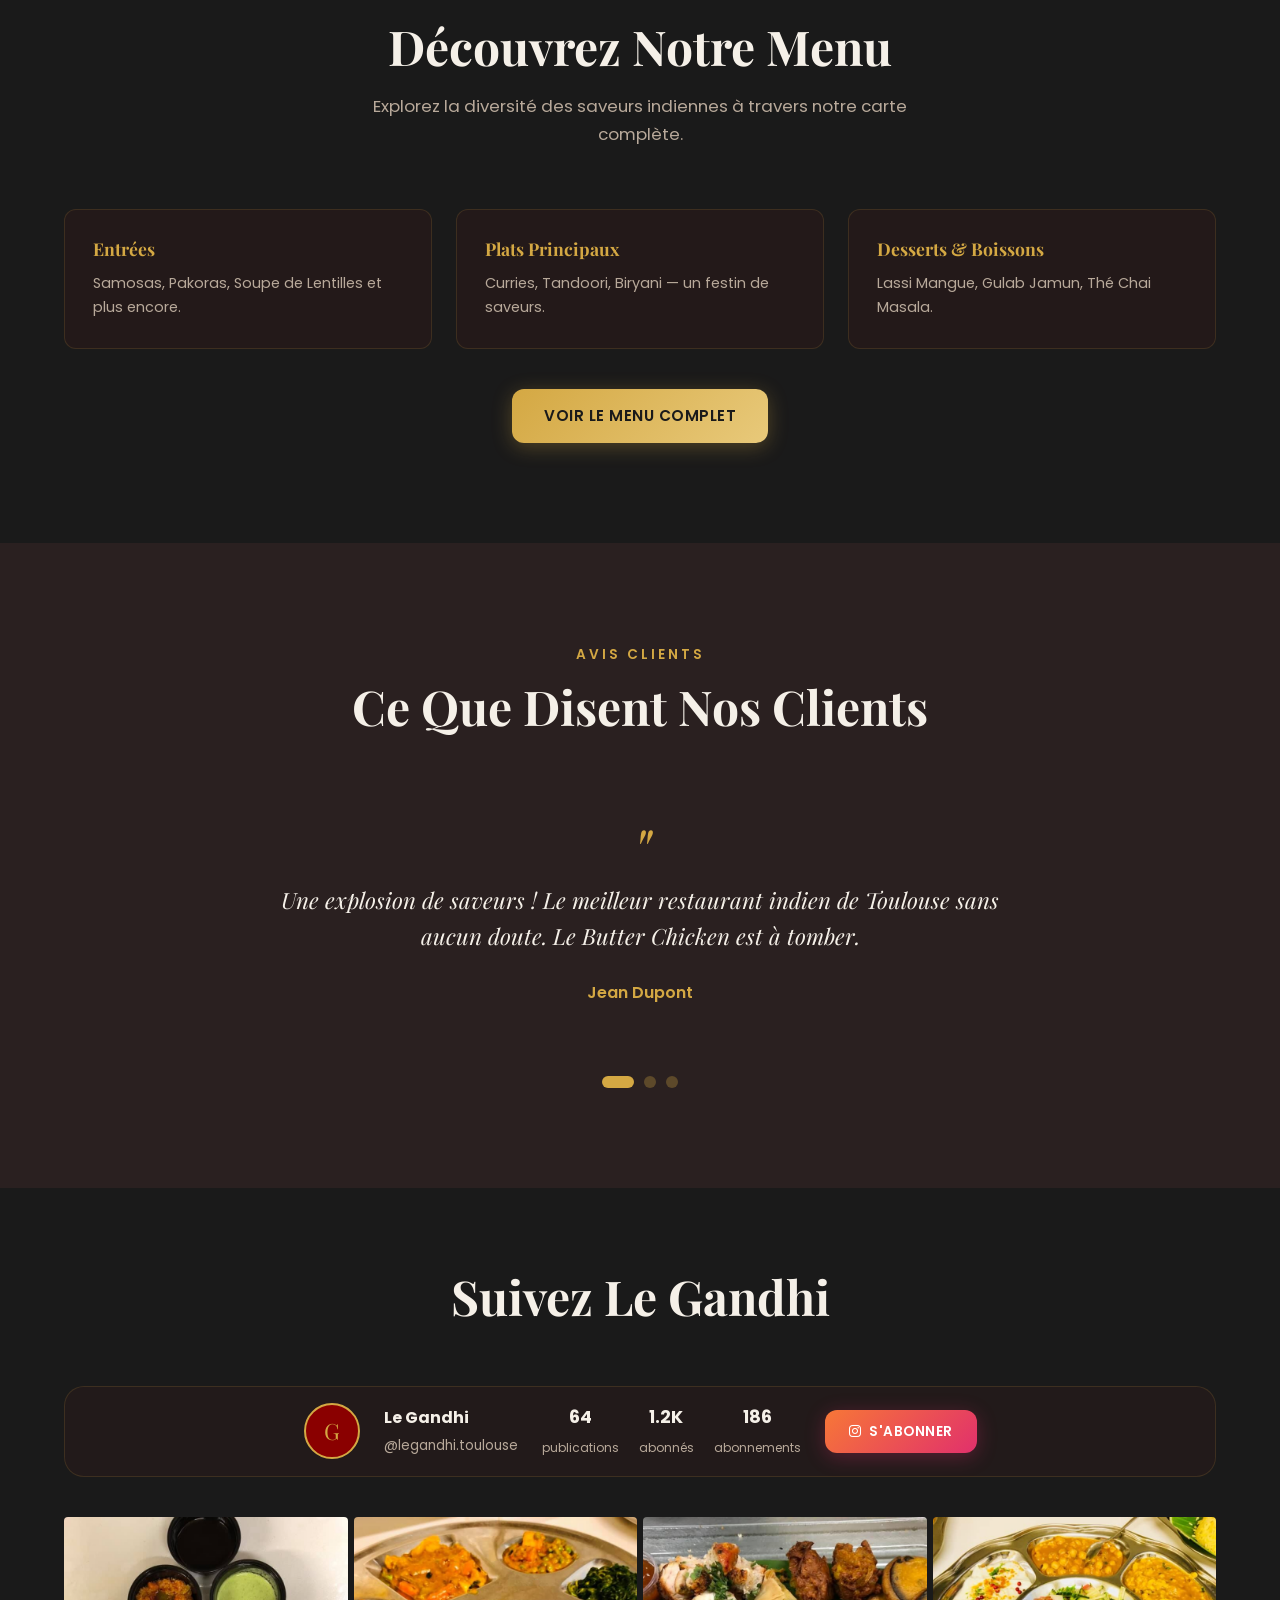
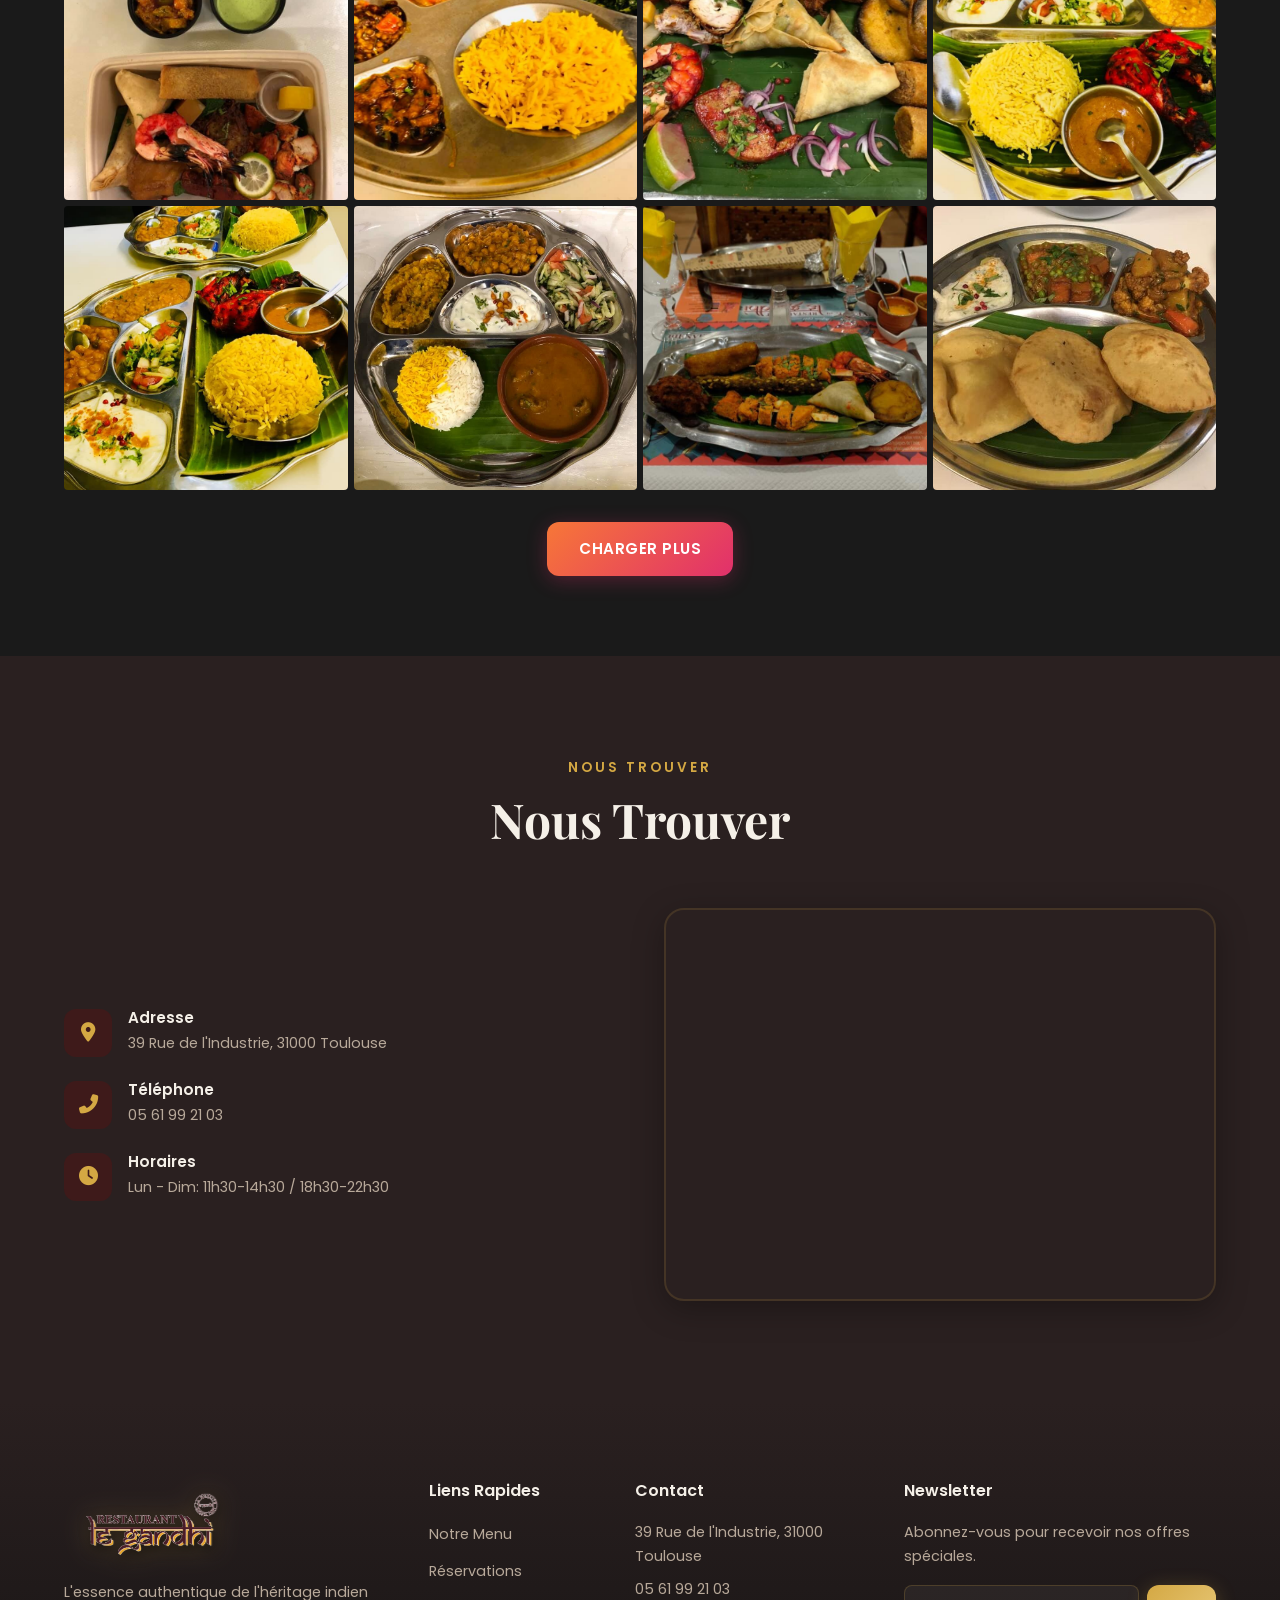
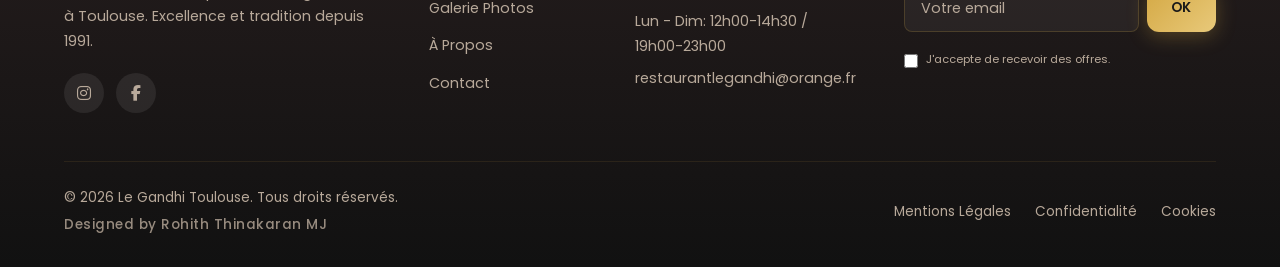
==== commit 5fe7039d: "style: adjust height of Uber Eats and Deliveroo delivery logos" ====
--- a/index.html
+++ b/index.html
@@ -173,10 +173,10 @@
         <div class="delivery-logos" style="display:flex; align-items:center; justify-content:center; gap:50px; flex-wrap:wrap;">
           <div class="delivery-logo" style="display:flex; align-items:center; justify-content:center;">
             <img src="https://upload.wikimedia.org/wikipedia/commons/b/b3/Uber_Eats_2020_logo.svg" alt="Uber Eats"
-              style="height:50px; width:auto; object-fit:contain;">
+              style="height:32px; width:auto; object-fit:contain;">
           </div>
           <div class="delivery-logo" style="display:flex; align-items:center; justify-content:center;">
-            <img src="deliveroo-seeklogo.png" alt="Deliveroo" style="height:50px; width:auto; object-fit:contain;">
+            <img src="deliveroo-seeklogo.png" alt="Deliveroo" style="height:75px; width:auto; object-fit:contain;">
           </div>
           <div class="delivery-logo" style="display:flex; align-items:center; justify-content:center;">
             <img src="just-eat-seeklogo.png" alt="Just Eat" style="height:50px; width:auto; object-fit:contain;">
